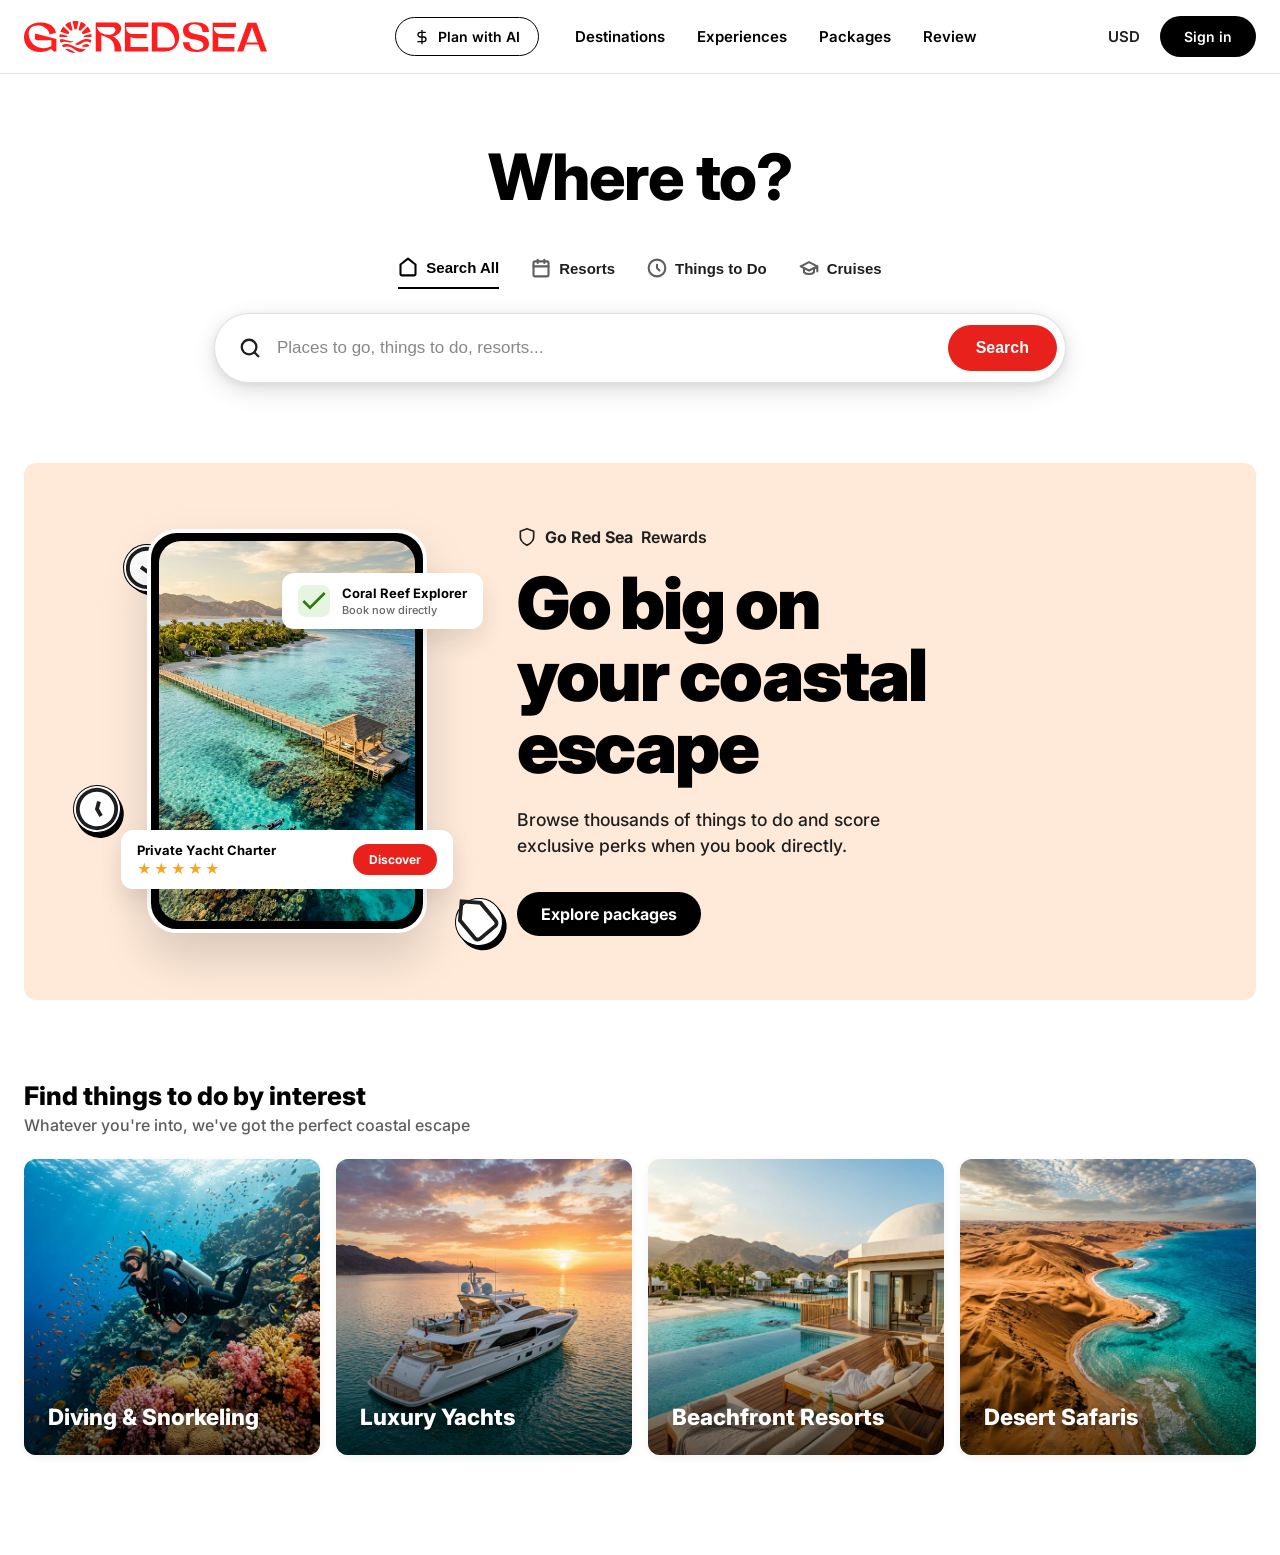
==== index-v2.html @ 3c22408e "✨ Add V2: TripAdvisor-style layout - Created index-v2.html / style-v2.css - Maintains Go Red Sea ide" ====
<!DOCTYPE html>
<html lang="en">
<head>
  <meta charset="UTF-8">
  <meta name="viewport" content="width=device-width, initial-scale=1.0">
  <title>Go Red Sea — Where to?</title>
  <link rel="preconnect" href="https://fonts.googleapis.com">
  <link rel="preconnect" href="https://fonts.gstatic.com" crossorigin>
  <link href="https://fonts.googleapis.com/css2?family=Inter:wght@400;500;600;700;800;900&display=swap" rel="stylesheet">
  <link rel="stylesheet" href="style-v2.css">
</head>
<body>

  <!-- ════════════ HEADER ════════════ -->
  <header class="header">
    <div class="header-container">
      
      <div class="header-left">
        <!-- Logo in one color (Red) -->
        <a href="index-v2.html" class="logo">
          <img src="assets/logos/logo-red.svg" alt="Go Red Sea">
        </a>
      </div>
      
      <div class="header-center">
        <!-- AI Plan Button (TripAdvisor style) -->
        <a href="#" class="btn-outline-pill feature-btn">
          <svg viewBox="0 0 24 24" fill="none" stroke="currentColor" stroke-width="2" stroke-linecap="round" stroke-linejoin="round"><path d="M12 2v20M17 5H9.5a3.5 3.5 0 0 0 0 7h5a3.5 3.5 0 0 1 0 7H6"/></svg>
          Plan with AI
        </a>
        <nav class="nav-links">
          <a href="#">Destinations</a>
          <a href="#">Experiences</a>
          <a href="#">Packages</a>
          <a href="#">Review</a>
        </nav>
      </div>

      <div class="header-right">
        <span class="currency">USD</span>
        <a href="#" class="btn-dark-pill">Sign in</a>
      </div>

    </div>
  </header>

  <!-- ════════════ MAIN SEARCH HERO ════════════ -->
  <main>
    <section class="hero-search">
      <h1 class="hero-title">Where to?</h1>

      <div class="search-tabs">
        <button class="tab-btn active">
          <svg viewBox="0 0 24 24" fill="none" stroke="currentColor" stroke-width="2.5" stroke-linecap="round" stroke-linejoin="round"><path d="M3 9l9-7 9 7v11a2 2 0 0 1-2 2H5a2 2 0 0 1-2-2z"/></svg>
          Search All
        </button>
        <button class="tab-btn">
          <svg viewBox="0 0 24 24" fill="none" stroke="currentColor" stroke-width="2.5" stroke-linecap="round" stroke-linejoin="round"><rect x="3" y="4" width="18" height="18" rx="2" ry="2"/><line x1="16" y1="2" x2="16" y2="6"/><line x1="8" y1="2" x2="8" y2="6"/><line x1="3" y1="10" x2="21" y2="10"/></svg>
          Resorts
        </button>
        <button class="tab-btn">
          <svg viewBox="0 0 24 24" fill="none" stroke="currentColor" stroke-width="2.5" stroke-linecap="round" stroke-linejoin="round"><circle cx="12" cy="12" r="10"/><path d="M12 8v4l3 3"/></svg>
          Things to Do
        </button>
        <button class="tab-btn">
          <svg viewBox="0 0 24 24" fill="none" stroke="currentColor" stroke-width="2.5" stroke-linecap="round" stroke-linejoin="round"><path d="M22 10v6M2 10l10-5 10 5-10 5z"/><path d="M6 12v5c3 3 9 3 12 0v-5"/></svg>
          Cruises
        </button>
      </div>

      <div class="search-bar-wrap">
        <div class="search-bar">
          <div class="search-icon">
            <svg viewBox="0 0 24 24" fill="none" stroke="currentColor" stroke-width="2.5" stroke-linecap="round" stroke-linejoin="round"><circle cx="11" cy="11" r="8"/><line x1="21" y1="21" x2="16.65" y2="16.65"/></svg>
          </div>
          <input type="text" placeholder="Places to go, things to do, resorts...">
          <!-- Red button to match our identity instead of green -->
          <button class="btn-primary-pill search-submit">Search</button>
        </div>
      </div>
    </section>

    <!-- ════════════ PROMO BANNER ════════════ -->
    <section class="container">
      <div class="promo-banner">
        
        <!-- Background Elements matching the TA style but with Red Sea theme -->
        <div class="promo-bg-patterns">
          <div class="floating-badge badge-1">
            <svg viewBox="0 0 24 24" fill="none" stroke="currentColor" stroke-width="2"><path d="M22 11.08V12a10 10 0 1 1-5.93-9.14"/><polyline points="22 4 12 14.01 9 11.01"/></svg>
          </div>
          <div class="floating-badge badge-2">
            <svg viewBox="0 0 24 24" fill="none" stroke="currentColor" stroke-width="2"><circle cx="12" cy="12" r="10"/><path d="M12 8v4l3 3"/></svg>
          </div>
          <div class="floating-badge badge-3">
            <svg viewBox="0 0 24 24" fill="none" stroke="currentColor" stroke-width="2"><path d="M20.59 13.41l-7.17 7.17a2 2 0 0 1-2.83 0L2 12V2h10l8.59 8.59a2 2 0 0 1 0 2.82z"/><line x1="7" y1="7" x2="7.01" y2="7"/></svg>
          </div>
        </div>

        <div class="promo-content">
          <div class="promo-branding">
            <svg width="24" height="24" viewBox="0 0 24 24" fill="none" stroke="currentColor" stroke-width="2" stroke-linecap="round" stroke-linejoin="round"><path d="M12 22s8-4 8-10V5l-8-3-8 3v7c0 6 8 10 8 10z"/></svg>
            <strong>Go Red Sea</strong> Rewards
          </div>
          
          <h2 class="promo-heading">Go big on<br>your coastal<br>escape</h2>
          
          <p class="promo-text">Browse thousands of things to do and score exclusive perks when you book directly.</p>
          
          <a href="#" class="btn-dark-pill promo-cta">Explore packages</a>
        </div>

        <div class="promo-visual">
          <div class="visual-card">
            <img src="assets/images/pkg_snorkeling.png" alt="Snorkeling Application" class="visual-img">
            <div class="visual-popup">
              <div class="popup-icon"><svg viewBox="0 0 24 24" fill="none" stroke="currentColor" stroke-width="2"><polyline points="20 6 9 17 4 12"/></svg></div>
              <div class="popup-text">
                <strong>Coral Reef Explorer</strong>
                <span>Book now directly</span>
              </div>
            </div>
            <div class="visual-popup popup-bottom">
              <div class="popup-text">
                <strong>Private Yacht Charter</strong>
                <div class="stars">★★★★★</div>
              </div>
              <div class="btn-green-sm">Discover</div>
            </div>
          </div>
        </div>

      </div>
    </section>

    <!-- ════════════ INTEREST GRID ════════════ -->
    <section class="container mt-section">
      <h3 class="section-title">Find things to do by interest</h3>
      <p class="section-subtitle">Whatever you're into, we've got the perfect coastal escape</p>

      <div class="interest-grid">
        <a href="#" class="interest-card">
          <img src="assets/images/exp_diving.png" alt="Diving & Snorkeling">
          <div class="interest-overlay">
            <span>Diving & Snorkeling</span>
          </div>
        </a>
        <a href="#" class="interest-card">
          <img src="assets/images/exp_yacht.png" alt="Luxury Yachts">
          <div class="interest-overlay">
            <span>Luxury Yachts</span>
          </div>
        </a>
        <a href="#" class="interest-card">
          <img src="assets/images/exp_resort.png" alt="Beachfront Resorts">
          <div class="interest-overlay">
            <span>Beachfront Resorts</span>
          </div>
        </a>
        <a href="#" class="interest-card">
          <img src="assets/images/pkg_desert.png" alt="Desert Safaris">
          <div class="interest-overlay">
            <span>Desert Safaris</span>
          </div>
        </a>
      </div>
    </section>

  </main>

</body>
</html>
---- style-v2.css ----
@import url('https://fonts.googleapis.com/css2?family=Inter:wght@400;500;600;700;800;900&display=swap');

:root {
  --red: #E8211D;
  --red-hover: #D01D19;
  --black: #000000;
  --text-dark: #1F1F1F;
  --text-body: #333333;
  --text-muted: #5e5e5e;
  --bg-color: #ffffff;
  --gray-border: #e0e0e0;
  
  --promo-bg: #FFEAD9; /* Soft warm peach to replace TA's lime, fits Red Sea identity */
  
  --shadow-sm: 0 2px 8px rgba(0,0,0,0.06);
  --shadow-md: 0 8px 16px rgba(0,0,0,0.1);
  --shadow-hero: 0 8px 24px rgba(0,0,0,0.12), 0 2px 8px rgba(0,0,0,0.08);
}

* { box-sizing: border-box; margin: 0; padding: 0; }
body {
  font-family: 'Inter', sans-serif;
  color: var(--text-dark);
  background: var(--bg-color);
  -webkit-font-smoothing: antialiased;
}

a { text-decoration: none; color: inherit; }

/* ════════════ BUTTONS ════════════ */
.btn-outline-pill {
  display: inline-flex;
  align-items: center;
  gap: 8px;
  border: 1.5px solid var(--black);
  border-radius: 40px;
  padding: 10px 18px;
  font-weight: 600;
  font-size: 14px;
  color: var(--black);
  background: transparent;
  transition: all 0.2s;
}
.btn-outline-pill:hover { background: #f2f2f2; }
.btn-outline-pill svg { width: 16px; height: 16px; }

.btn-dark-pill {
  display: inline-flex;
  align-items: center;
  justify-content: center;
  background: var(--black);
  color: #fff;
  border-radius: 40px;
  padding: 12px 24px;
  font-weight: 600;
  font-size: 14px;
  border: none;
  cursor: pointer;
  transition: all 0.2s;
}
.btn-dark-pill:hover { background: #333; }

.btn-primary-pill {
  display: inline-flex;
  align-items: center;
  justify-content: center;
  background: var(--red);
  color: #fff;
  border-radius: 40px;
  padding: 14px 28px;
  font-weight: 700;
  font-size: 16px;
  border: none;
  cursor: pointer;
  transition: all 0.2s;
}
.btn-primary-pill:hover { background: var(--red-hover); transform: translateY(-1px); }

/* ════════════ HEADER ════════════ */
.header {
  border-bottom: 1px solid var(--gray-border);
  position: relative;
  z-index: 100;
  background: #fff;
}
.header-container {
  display: flex;
  align-items: center;
  justify-content: space-between;
  padding: 16px 24px;
  max-width: 1400px;
  margin: 0 auto;
}
.logo img {
  height: 32px;
  display: block;
}
.header-center {
  display: flex;
  align-items: center;
  gap: 32px;
}
.nav-links {
  display: flex;
  gap: 24px;
}
.nav-links a {
  font-weight: 600;
  font-size: 15px;
  color: var(--black);
  padding: 8px 4px;
  transition: color 0.2s;
}
.nav-links a:hover { color: var(--red); }
.header-right {
  display: flex;
  align-items: center;
  gap: 20px;
  font-weight: 600;
  font-size: 15px;
}

/* ════════════ HERO SEARCH ════════════ */
.hero-search {
  text-align: center;
  max-width: 900px;
  margin: 64px auto 80px;
  padding: 0 24px;
}
.hero-title {
  font-size: clamp(2.5rem, 5vw, 4rem);
  font-weight: 800; /* Extra bold like TA */
  color: var(--black);
  margin-bottom: 32px;
  letter-spacing: -0.02em;
}

.search-tabs {
  display: flex;
  align-items: center;
  justify-content: center;
  gap: 32px;
  margin-bottom: 24px;
}
.tab-btn {
  display: flex;
  align-items: center;
  gap: 8px;
  background: transparent;
  border: none;
  font-size: 15px;
  font-weight: 600;
  color: var(--text-dark);
  cursor: pointer;
  padding: 10px 0;
  position: relative;
}
.tab-btn svg {
  width: 20px; height: 20px;
  color: var(--text-muted);
}
.tab-btn.active {
  color: var(--black);
  border-bottom: 2px solid var(--black);
}
.tab-btn.active svg { color: var(--black); }
.tab-btn:hover { color: var(--black); }
.tab-btn:hover svg { color: var(--black); }

.search-bar-wrap {
  width: 100%;
}
.search-bar {
  display: flex;
  align-items: center;
  background: #fff;
  border-radius: 60px;
  border: 1px solid var(--gray-border);
  box-shadow: var(--shadow-hero);
  padding: 8px 8px 8px 24px;
  transition: box-shadow 0.3s;
}
.search-bar:focus-within {
  box-shadow: 0 12px 32px rgba(0,0,0,0.18);
  border-color: #cdcdcd;
}
.search-icon {
  display: flex;
  align-items: center;
  color: var(--text-dark);
}
.search-icon svg { width: 22px; height: 22px; }
.search-bar input {
  flex: 1;
  border: none;
  background: transparent;
  padding: 16px;
  font-size: 17px;
  font-weight: 500;
  color: var(--black);
  outline: none;
}
.search-bar input::placeholder { color: #888; font-weight: 400; }
.search-submit { /* Uses .btn-primary-pill styles */ }

/* ════════════ PROMO BANNER ════════════ */
.container {
  max-width: 1300px;
  margin: 0 auto;
  padding: 0 24px;
}

.promo-banner {
  background-color: var(--promo-bg);
  border-radius: 12px;
  display: flex;
  align-items: stretch;
  justify-content: space-between;
  overflow: hidden;
  position: relative;
  min-height: 400px;
  margin-bottom: 64px;
}

.promo-bg-patterns {
  position: absolute;
  inset: 0;
  pointer-events: none;
  z-index: 1;
}
.floating-badge {
  position: absolute;
  background: #fff;
  border: 1.5px solid var(--black);
  border-radius: 50%;
  width: 48px; height: 48px;
  display: flex; align-items: center; justify-content: center;
  box-shadow: 4px 4px 0px rgba(0,0,0,1);
}
.floating-badge.badge-1 { top: 15%; left: 8%; transform: rotate(-10deg); }
.floating-badge.badge-2 { top: 60%; left: 4%; transform: rotate(15deg); }
.floating-badge.badge-3 { bottom: 10%; left: 35%; transform: rotate(5deg); }

.promo-content {
  position: relative;
  z-index: 2;
  flex: 1;
  padding: 64px 48px 64px 40%;
  display: flex;
  flex-direction: column;
  justify-content: center;
  align-items: flex-start;
}

.promo-branding {
  display: flex;
  align-items: center;
  gap: 8px;
  font-size: 16px;
  font-weight: 600;
  margin-bottom: 20px;
}
.promo-branding svg { width: 20px; height: 20px; }

.promo-heading {
  font-size: clamp(3rem, 6vw, 4.5rem);
  font-weight: 900;
  line-height: 1;
  color: var(--black);
  margin-bottom: 24px;
  letter-spacing: -0.03em;
}

.promo-text {
  font-size: 1.1rem;
  font-weight: 500;
  line-height: 1.5;
  color: var(--text-dark);
  margin-bottom: 32px;
  max-width: 400px;
}

.promo-cta {
  font-size: 16px;
  font-weight: 700;
}

.promo-visual {
  position: absolute;
  left: 10%;
  top: 50%;
  transform: translateY(-50%);
  z-index: 5;
  width: 280px;
}
.visual-card {
  position: relative;
  background: #000;
  border-radius: 30px;
  padding: 8px;
  box-shadow: 0 24px 48px rgba(0,0,0,0.15);
  border: 4px solid #fff;
}
.visual-img {
  width: 100%;
  height: 380px;
  object-fit: cover;
  border-radius: 22px;
  display: block;
}
.visual-popup {
  position: absolute;
  top: 40px;
  right: -60px;
  background: #fff;
  border-radius: 12px;
  padding: 12px 16px;
  display: flex;
  align-items: center;
  gap: 12px;
  box-shadow: 0 12px 24px rgba(0,0,0,0.1);
}
.visual-popup.popup-bottom {
  top: auto;
  bottom: 40px;
  right: -30px;
  left: -30px;
  justify-content: space-between;
}
.popup-icon {
  background: #e5f5df;
  color: #2b7a0b;
  width: 32px; height: 32px;
  border-radius: 8px;
  display: flex; align-items: center; justify-content: center;
}
.popup-text strong { display: block; font-size: 13px; font-weight: 700; color: #000; margin-bottom: 2px; }
.popup-text span { display: block; font-size: 11px; color: #666; font-weight: 500; }
.popup-text .stars { color: #f5a623; font-size: 14px; letter-spacing: 2px; }
.btn-green-sm {
  background: var(--red); /* Using red instead of green for identity */
  color: #fff;
  font-size: 12px; font-weight: 700;
  padding: 8px 16px;
  border-radius: 20px;
}


/* ════════════ INTEREST GRID ════════════ */
.mt-section { margin-top: 80px; margin-bottom: 100px; }

.section-title {
  font-size: 1.6rem;
  font-weight: 800;
  color: var(--black);
  margin-bottom: 4px;
}
.section-subtitle {
  font-size: 1rem;
  color: var(--text-muted);
  font-weight: 500;
  margin-bottom: 24px;
}

.interest-grid {
  display: grid;
  grid-template-columns: repeat(4, 1fr);
  gap: 16px;
}
.interest-card {
  position: relative;
  aspect-ratio: 1;
  border-radius: 12px;
  overflow: hidden;
  display: block;
  box-shadow: var(--shadow-sm);
  transition: box-shadow 0.2s, opacity 0.2s;
}
.interest-card:hover {
  box-shadow: var(--shadow-md);
  opacity: 0.95;
}
.interest-card img {
  width: 100%;
  height: 100%;
  object-fit: cover;
  transition: transform 0.5s ease;
}
.interest-card:hover img { transform: scale(1.03); }
.interest-overlay {
  position: absolute;
  inset: 0;
  background: linear-gradient(to top, rgba(0,0,0,0.6) 0%, transparent 50%);
  display: flex;
  align-items: flex-end;
  padding: 24px;
}
.interest-overlay span {
  color: #fff;
  font-size: 1.4rem;
  font-weight: 800;
  line-height: 1.2;
  text-shadow: 0 2px 8px rgba(0,0,0,0.4);
}


/* ════════════ RESPONSIVE ════════════ */
@media (max-width: 1024px) {
  .header-center { display: none; }
  .promo-content { padding-left: 35%; }
  .interest-grid { grid-template-columns: repeat(2, 1fr); }
  .interest-card { aspect-ratio: 4/3; }
}

@media (max-width: 768px) {
  .hero-search { margin: 40px auto; }
  .search-tabs { flex-wrap: wrap; gap: 16px; justify-content: center; }
  .promo-banner { flex-direction: column; min-height: auto; padding-bottom: 0; }
  .promo-visual { position: static; transform: none; width: 100%; padding: 0 40px; margin-top: 32px; margin-bottom: -40px; }
  .promo-content { padding: 40px 24px; align-items: center; text-align: center; }
  .promo-heading { font-size: 2.5rem; }
  .promo-text { margin-bottom: 24px; }
  .floating-badge { display: none; } /* Hide badges on mobile for cleaner look */
  .visual-popup { right: 0; transform: scale(0.8); }
}

@media (max-width: 480px) {
  .hero-title { font-size: 2rem; }
  .search-bar { flex-direction: column; padding: 12px; border-radius: 20px; }
  .search-icon { display: none; }
  .search-bar input { width: 100%; padding: 12px; text-align: center; }
  .search-submit { width: 100%; padding: 16px; }
  .interest-grid { grid-template-columns: 1fr; }
  .interest-card { aspect-ratio: 16/9; }
}
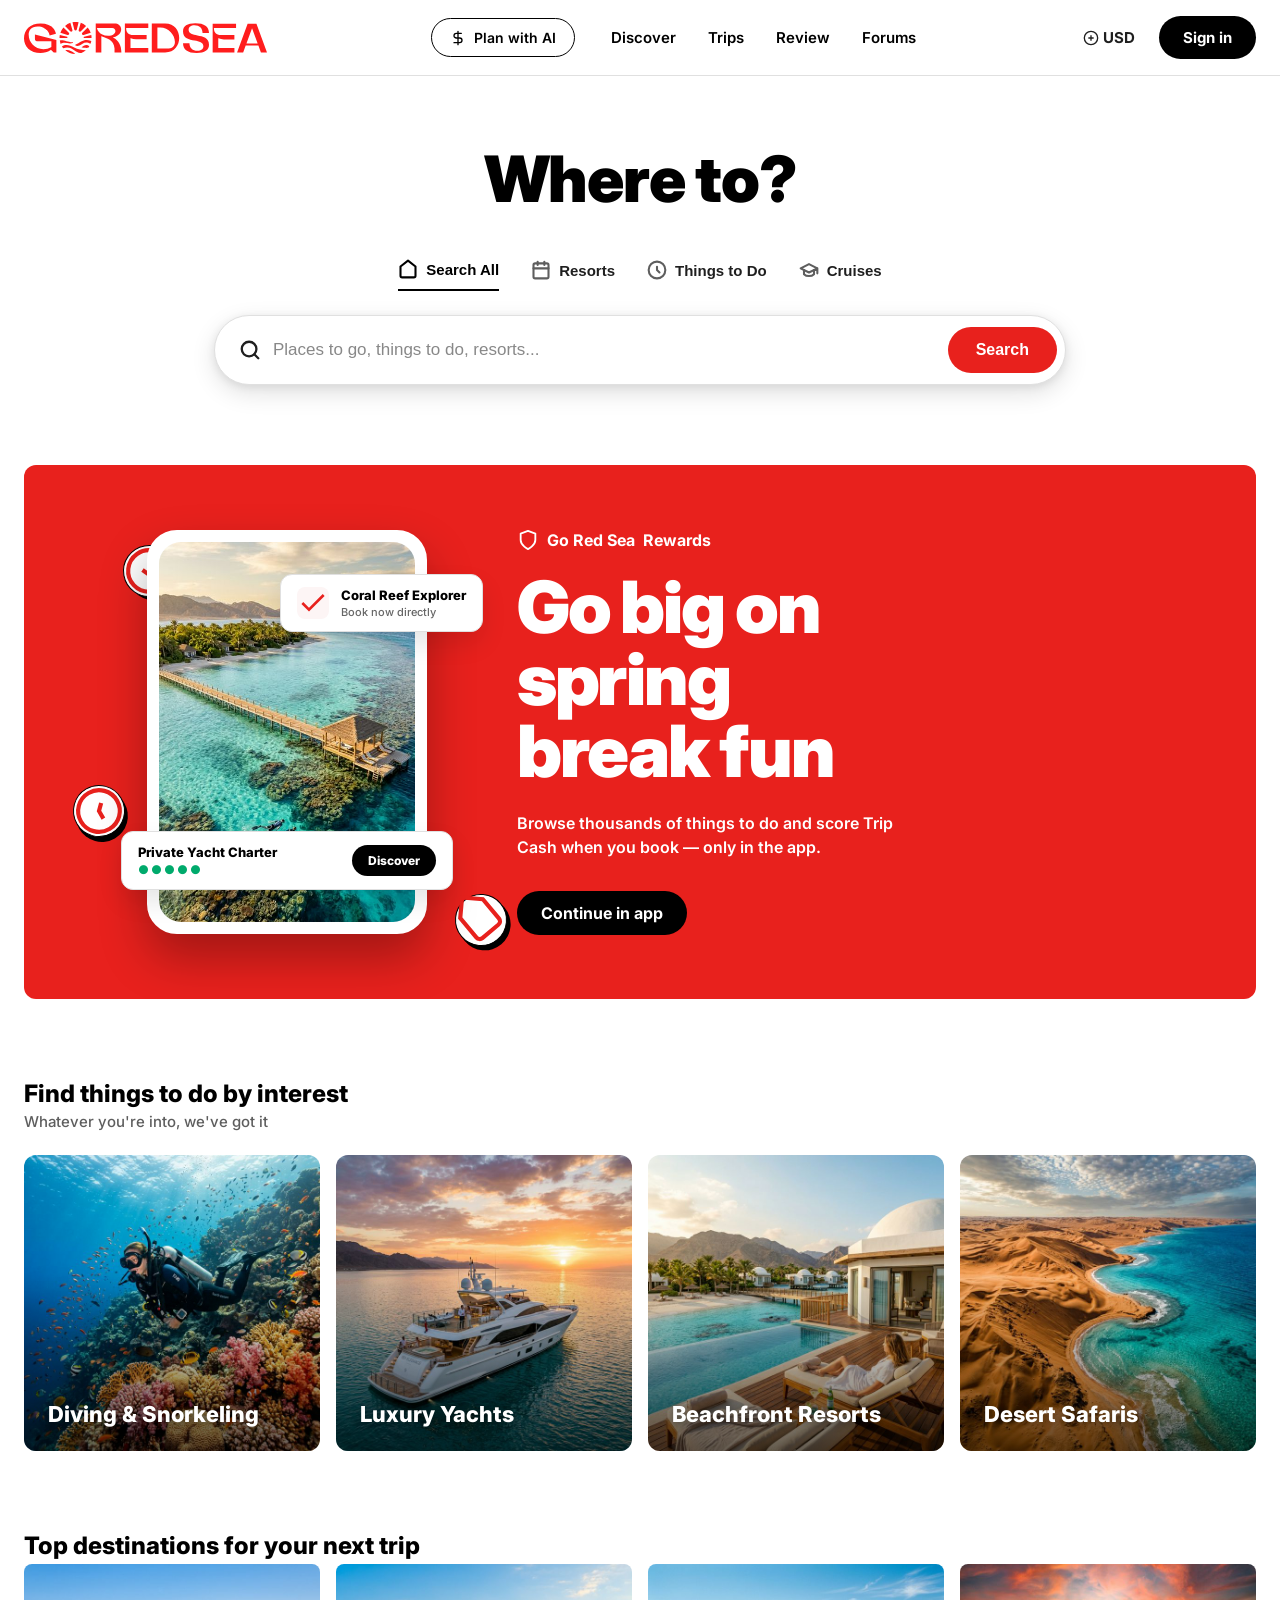
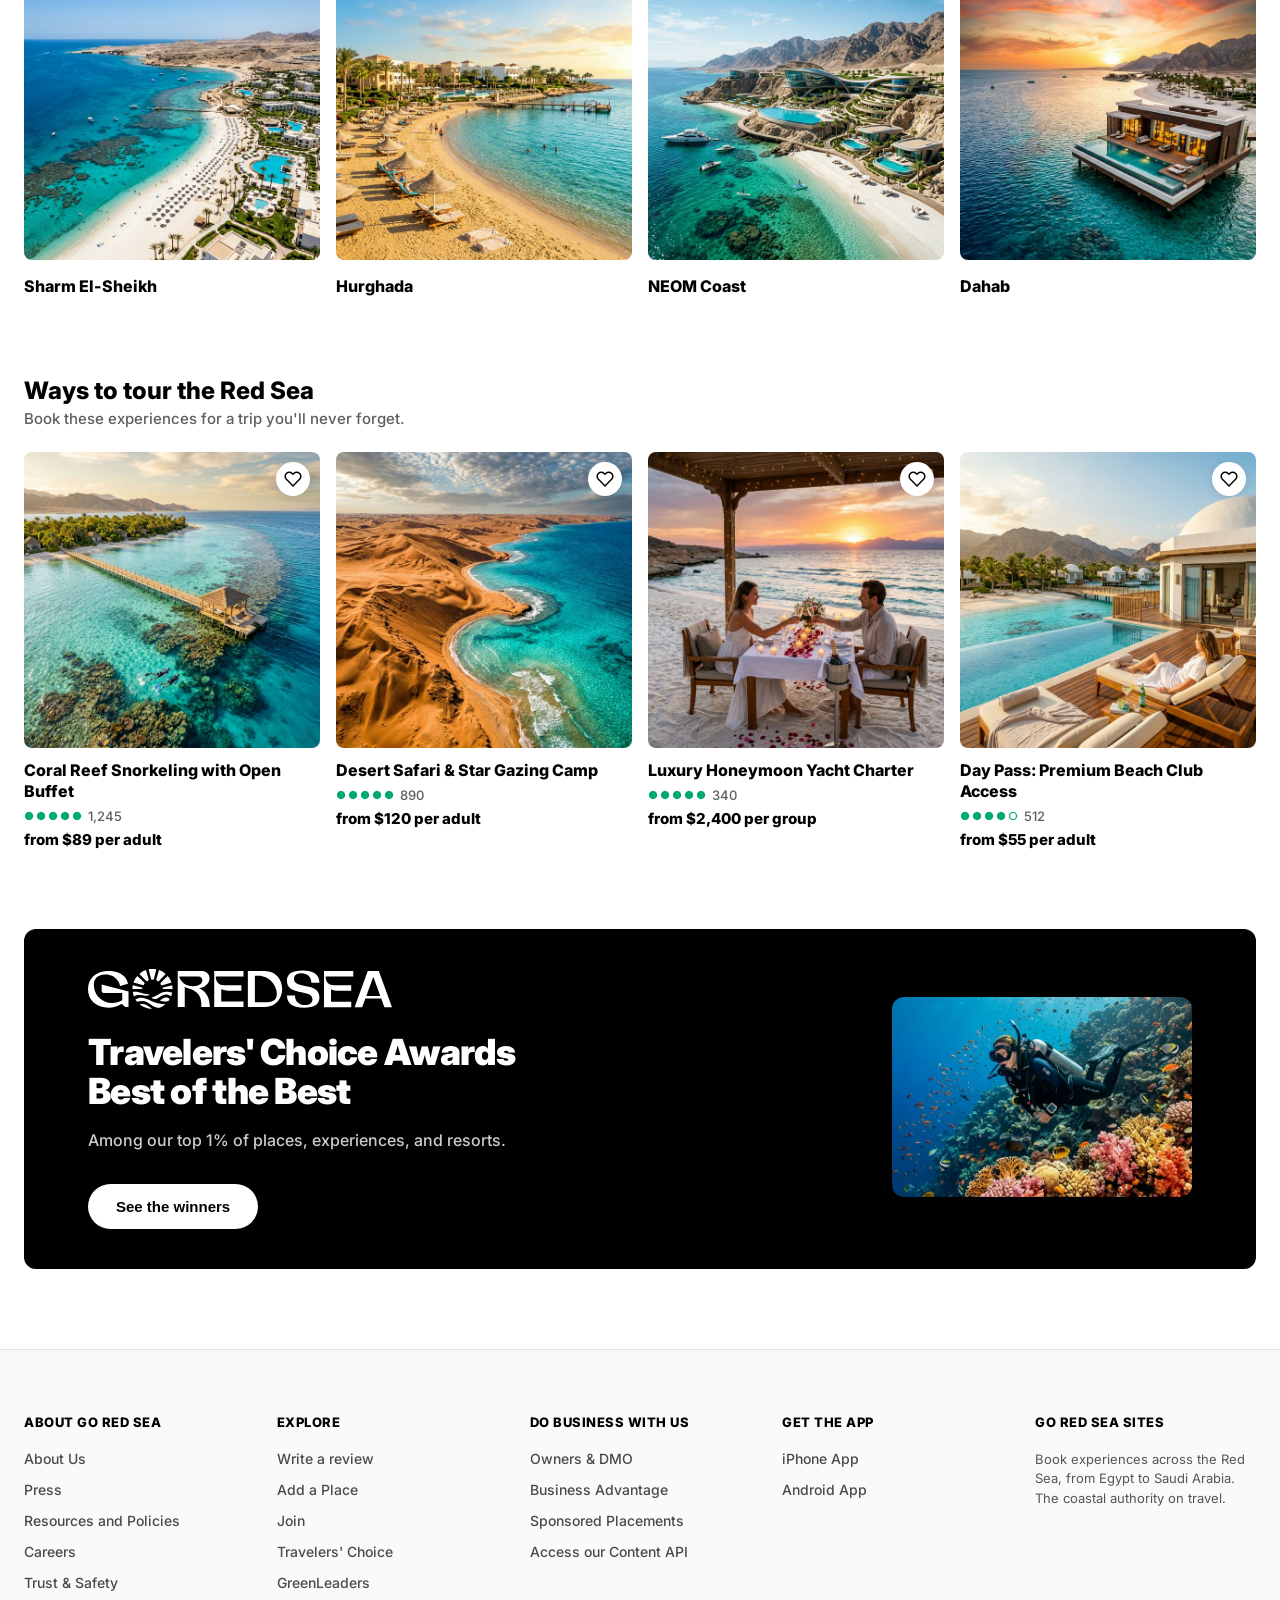
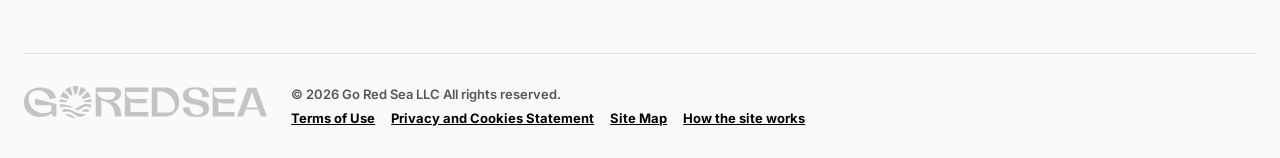
==== commit 4a116d7e: "🎨 Update V2: Saturated banner and complete TA sections - Changed promo banner background to extremel" ====
--- a/index-v2.html
+++ b/index-v2.html
@@ -16,28 +16,29 @@
     <div class="header-container">
       
       <div class="header-left">
-        <!-- Logo in one color (Red) -->
         <a href="index-v2.html" class="logo">
           <img src="assets/logos/logo-red.svg" alt="Go Red Sea">
         </a>
       </div>
       
       <div class="header-center">
-        <!-- AI Plan Button (TripAdvisor style) -->
         <a href="#" class="btn-outline-pill feature-btn">
           <svg viewBox="0 0 24 24" fill="none" stroke="currentColor" stroke-width="2" stroke-linecap="round" stroke-linejoin="round"><path d="M12 2v20M17 5H9.5a3.5 3.5 0 0 0 0 7h5a3.5 3.5 0 0 1 0 7H6"/></svg>
           Plan with AI
         </a>
         <nav class="nav-links">
-          <a href="#">Destinations</a>
-          <a href="#">Experiences</a>
-          <a href="#">Packages</a>
+          <a href="#">Discover</a>
+          <a href="#">Trips</a>
           <a href="#">Review</a>
+          <a href="#">Forums</a>
         </nav>
       </div>
 
       <div class="header-right">
-        <span class="currency">USD</span>
+        <span class="currency">
+          <svg viewBox="0 0 24 24" width="16" height="16" fill="none" stroke="currentColor" stroke-width="2"><circle cx="12" cy="12" r="10"/><path d="M12 8v8M8 12h8"/></svg> 
+          USD
+        </span>
         <a href="#" class="btn-dark-pill">Sign in</a>
       </div>
 
@@ -74,17 +75,16 @@
             <svg viewBox="0 0 24 24" fill="none" stroke="currentColor" stroke-width="2.5" stroke-linecap="round" stroke-linejoin="round"><circle cx="11" cy="11" r="8"/><line x1="21" y1="21" x2="16.65" y2="16.65"/></svg>
           </div>
           <input type="text" placeholder="Places to go, things to do, resorts...">
-          <!-- Red button to match our identity instead of green -->
+          <!-- Red button to match our identity -->
           <button class="btn-primary-pill search-submit">Search</button>
         </div>
       </div>
     </section>
 
-    <!-- ════════════ PROMO BANNER ════════════ -->
-    <section class="container">
-      <div class="promo-banner">
+    <!-- ════════════ PROMO BANNER (SATURATED RED) ════════════ -->
+    <section class="container mt-section">
+      <div class="promo-banner saturated-promo">
         
-        <!-- Background Elements matching the TA style but with Red Sea theme -->
         <div class="promo-bg-patterns">
           <div class="floating-badge badge-1">
             <svg viewBox="0 0 24 24" fill="none" stroke="currentColor" stroke-width="2"><path d="M22 11.08V12a10 10 0 1 1-5.93-9.14"/><polyline points="22 4 12 14.01 9 11.01"/></svg>
@@ -103,11 +103,12 @@
             <strong>Go Red Sea</strong> Rewards
           </div>
           
-          <h2 class="promo-heading">Go big on<br>your coastal<br>escape</h2>
+          <h2 class="promo-heading">Go big on<br>spring<br>break fun</h2>
           
-          <p class="promo-text">Browse thousands of things to do and score exclusive perks when you book directly.</p>
+          <p class="promo-text">Browse thousands of things to do and score Trip Cash when you book — only in the app.</p>
           
-          <a href="#" class="btn-dark-pill promo-cta">Explore packages</a>
+          <!-- TripAdvisor uses a dark button on the bright banner -->
+          <a href="#" class="btn-dark-pill promo-cta">Continue in app</a>
         </div>
 
         <div class="promo-visual">
@@ -123,9 +124,9 @@
             <div class="visual-popup popup-bottom">
               <div class="popup-text">
                 <strong>Private Yacht Charter</strong>
-                <div class="stars">★★★★★</div>
+                <div class="stars">●●●●●</div>
               </div>
-              <div class="btn-green-sm">Discover</div>
+              <div class="btn-green-sm" style="background:var(--black);">Discover</div>
             </div>
           </div>
         </div>
@@ -136,7 +137,7 @@
     <!-- ════════════ INTEREST GRID ════════════ -->
     <section class="container mt-section">
       <h3 class="section-title">Find things to do by interest</h3>
-      <p class="section-subtitle">Whatever you're into, we've got the perfect coastal escape</p>
+      <p class="section-subtitle">Whatever you're into, we've got it</p>
 
       <div class="interest-grid">
         <a href="#" class="interest-card">
@@ -166,7 +167,173 @@
       </div>
     </section>
 
+    <!-- ════════════ TOP DESTINATIONS ════════════ -->
+    <section class="container mt-section">
+      <h3 class="section-title">Top destinations for your next trip</h3>
+      <div class="dest-grid-ta">
+        <a href="#" class="dest-card-ta">
+          <img src="assets/images/dest_sharm.png" alt="Sharm El-Sheikh">
+          <h4>Sharm El-Sheikh</h4>
+        </a>
+        <a href="#" class="dest-card-ta">
+          <img src="assets/images/dest_hurghada.png" alt="Hurghada">
+          <h4>Hurghada</h4>
+        </a>
+        <a href="#" class="dest-card-ta">
+          <img src="assets/images/dest_neom.png" alt="NEOM Coast">
+          <h4>NEOM Coast</h4>
+        </a>
+        <a href="#" class="dest-card-ta">
+          <img src="assets/images/hero.png" alt="Dahab">
+          <h4>Dahab</h4>
+        </a>
+      </div>
+    </section>
+
+    <!-- ════════════ WAYS TO TOUR ════════════ -->
+    <section class="container mt-section">
+      <h3 class="section-title">Ways to tour the Red Sea</h3>
+      <p class="section-subtitle">Book these experiences for a trip you'll never forget.</p>
+      <div class="tour-grid-ta">
+        
+        <div class="tour-card-ta">
+          <div class="tour-img-wrap">
+            <img src="assets/images/pkg_snorkeling.png" alt="Tour">
+            <button class="heart-btn" aria-label="Save"><svg viewBox="0 0 24 24" fill="none" stroke="currentColor" stroke-width="2"><path d="M20.84 4.61a5.5 5.5 0 0 0-7.78 0L12 5.67l-1.06-1.06a5.5 5.5 0 0 0-7.78 7.78l1.06 1.06L12 21.23l7.78-7.78 1.06-1.06a5.5 5.5 0 0 0 0-7.78z"/></svg></button>
+          </div>
+          <div class="tour-info">
+            <h4>Coral Reef Snorkeling with Open Buffet</h4>
+            <div class="tour-rating">
+              <span class="circles">●●●●●</span> <span>1,245</span>
+            </div>
+            <div class="tour-price">from $89 per adult</div>
+          </div>
+        </div>
+
+        <div class="tour-card-ta">
+          <div class="tour-img-wrap">
+            <img src="assets/images/pkg_desert.png" alt="Tour">
+            <button class="heart-btn" aria-label="Save"><svg viewBox="0 0 24 24" fill="none" stroke="currentColor" stroke-width="2"><path d="M20.84 4.61a5.5 5.5 0 0 0-7.78 0L12 5.67l-1.06-1.06a5.5 5.5 0 0 0-7.78 7.78l1.06 1.06L12 21.23l7.78-7.78 1.06-1.06a5.5 5.5 0 0 0 0-7.78z"/></svg></button>
+          </div>
+          <div class="tour-info">
+            <h4>Desert Safari & Star Gazing Camp</h4>
+            <div class="tour-rating">
+              <span class="circles">●●●●●</span> <span>890</span>
+            </div>
+            <div class="tour-price">from $120 per adult</div>
+          </div>
+        </div>
+
+        <div class="tour-card-ta">
+          <div class="tour-img-wrap">
+            <img src="assets/images/pkg_honeymoon.png" alt="Tour">
+            <button class="heart-btn" aria-label="Save"><svg viewBox="0 0 24 24" fill="none" stroke="currentColor" stroke-width="2"><path d="M20.84 4.61a5.5 5.5 0 0 0-7.78 0L12 5.67l-1.06-1.06a5.5 5.5 0 0 0-7.78 7.78l1.06 1.06L12 21.23l7.78-7.78 1.06-1.06a5.5 5.5 0 0 0 0-7.78z"/></svg></button>
+          </div>
+          <div class="tour-info">
+            <h4>Luxury Honeymoon Yacht Charter</h4>
+            <div class="tour-rating">
+              <span class="circles">●●●●●</span> <span>340</span>
+            </div>
+            <div class="tour-price">from $2,400 per group</div>
+          </div>
+        </div>
+
+        <div class="tour-card-ta">
+          <div class="tour-img-wrap">
+            <img src="assets/images/exp_resort.png" alt="Tour">
+            <button class="heart-btn" aria-label="Save"><svg viewBox="0 0 24 24" fill="none" stroke="currentColor" stroke-width="2"><path d="M20.84 4.61a5.5 5.5 0 0 0-7.78 0L12 5.67l-1.06-1.06a5.5 5.5 0 0 0-7.78 7.78l1.06 1.06L12 21.23l7.78-7.78 1.06-1.06a5.5 5.5 0 0 0 0-7.78z"/></svg></button>
+          </div>
+          <div class="tour-info">
+            <h4>Day Pass: Premium Beach Club Access</h4>
+            <div class="tour-rating">
+              <span class="circles half">●●●●○</span> <span>512</span>
+            </div>
+            <div class="tour-price">from $55 per adult</div>
+          </div>
+        </div>
+
+      </div>
+    </section>
+
+    <!-- ════════════ SECONDARY PROMO AWARDS ════════════ -->
+    <section class="secondary-promo-bg mt-section">
+      <div class="container">
+        <div class="secondary-promo">
+          <div class="sp-content">
+            <img src="assets/logos/logo-red.svg" alt="Go Red Sea">
+            <h2>Travelers' Choice Awards Best of the Best</h2>
+            <p>Among our top 1% of places, experiences, and resorts.</p>
+            <button class="btn-dark-pill">See the winners</button>
+          </div>
+          <div class="sp-graphics">
+             <img src="assets/images/exp_diving.png" alt="Awards">
+          </div>
+        </div>
+      </div>
+    </section>
+
   </main>
+
+  <!-- ════════════ FOOTER TA STYLE ════════════ -->
+  <footer class="footer-ta">
+    <div class="footer-ta-inner">
+      
+      <div class="f-col">
+        <h5>About Go Red Sea</h5>
+        <a href="#">About Us</a>
+        <a href="#">Press</a>
+        <a href="#">Resources and Policies</a>
+        <a href="#">Careers</a>
+        <a href="#">Trust & Safety</a>
+      </div>
+
+      <div class="f-col">
+        <h5>Explore</h5>
+        <a href="#">Write a review</a>
+        <a href="#">Add a Place</a>
+        <a href="#">Join</a>
+        <a href="#">Travelers' Choice</a>
+        <a href="#">GreenLeaders</a>
+      </div>
+
+      <div class="f-col">
+        <h5>Do Business With Us</h5>
+        <a href="#">Owners & DMO</a>
+        <a href="#">Business Advantage</a>
+        <a href="#">Sponsored Placements</a>
+        <a href="#">Access our Content API</a>
+      </div>
+
+      <div class="f-col">
+        <h5>Get The App</h5>
+        <a href="#">iPhone App</a>
+        <a href="#">Android App</a>
+      </div>
+
+      <div class="f-col">
+        <h5>Go Red Sea Sites</h5>
+        <p style="font-size: 13px; color: #555; line-height: 1.5;">
+          Book experiences across the Red Sea, from Egypt to Saudi Arabia. The coastal authority on travel.
+        </p>
+      </div>
+
+    </div>
+    
+    <div class="footer-ta-bottom">
+      <div class="ft-logo">
+        <img src="assets/logos/logo-grey.svg" alt="Go Red Sea">
+      </div>
+      <div class="ft-legal">
+        <p>&copy; 2026 Go Red Sea LLC All rights reserved.</p>
+        <div class="ft-links">
+          <a href="#">Terms of Use</a>
+          <a href="#">Privacy and Cookies Statement</a>
+          <a href="#">Site Map</a>
+          <a href="#">How the site works</a>
+        </div>
+      </div>
+    </div>
+  </footer>
 
 </body>
 </html>
--- a/style-v2.css
+++ b/style-v2.css
@@ -10,11 +10,12 @@
   --bg-color: #ffffff;
   --gray-border: #e0e0e0;
   
-  --promo-bg: #FFEAD9; /* Soft warm peach to replace TA's lime, fits Red Sea identity */
-  
   --shadow-sm: 0 2px 8px rgba(0,0,0,0.06);
   --shadow-md: 0 8px 16px rgba(0,0,0,0.1);
   --shadow-hero: 0 8px 24px rgba(0,0,0,0.12), 0 2px 8px rgba(0,0,0,0.08);
+
+  /* Replaced soft peach with completely saturated Red to match TA lime intensity but with GRS identity */
+  --promo-bg: #E8211D; 
 }
 
 * { box-sizing: border-box; margin: 0; padding: 0; }
@@ -52,8 +53,8 @@
   color: #fff;
   border-radius: 40px;
   padding: 12px 24px;
-  font-weight: 600;
-  font-size: 14px;
+  font-weight: 700;
+  font-size: 15px;
   border: none;
   cursor: pointer;
   transition: all 0.2s;
@@ -115,10 +116,11 @@
 .header-right {
   display: flex;
   align-items: center;
-  gap: 20px;
+  gap: 24px;
   font-weight: 600;
   font-size: 15px;
 }
+.currency { display: flex; align-items: center; gap: 4px; font-weight: 700; }
 
 /* ════════════ HERO SEARCH ════════════ */
 .hero-search {
@@ -129,7 +131,7 @@
 }
 .hero-title {
   font-size: clamp(2.5rem, 5vw, 4rem);
-  font-weight: 800; /* Extra bold like TA */
+  font-weight: 900;
   color: var(--black);
   margin-bottom: 32px;
   letter-spacing: -0.02em;
@@ -149,7 +151,7 @@
   background: transparent;
   border: none;
   font-size: 15px;
-  font-weight: 600;
+  font-weight: 700;
   color: var(--text-dark);
   cursor: pointer;
   padding: 10px 0;
@@ -194,16 +196,15 @@
   flex: 1;
   border: none;
   background: transparent;
-  padding: 16px;
+  padding: 16px 16px 16px 12px;
   font-size: 17px;
   font-weight: 500;
   color: var(--black);
   outline: none;
 }
 .search-bar input::placeholder { color: #888; font-weight: 400; }
-.search-submit { /* Uses .btn-primary-pill styles */ }
-
-/* ════════════ PROMO BANNER ════════════ */
+
+/* ════════════ SATURATED PROMO BANNER ════════════ */
 .container {
   max-width: 1300px;
   margin: 0 auto;
@@ -212,6 +213,7 @@
 
 .promo-banner {
   background-color: var(--promo-bg);
+  color: #fff; /* High contrast white text on saturated red */
   border-radius: 12px;
   display: flex;
   align-items: stretch;
@@ -219,7 +221,6 @@
   overflow: hidden;
   position: relative;
   min-height: 400px;
-  margin-bottom: 64px;
 }
 
 .promo-bg-patterns {
@@ -231,11 +232,12 @@
 .floating-badge {
   position: absolute;
   background: #fff;
+  color: var(--red); /* Red icons inside white floating badges */
   border: 1.5px solid var(--black);
   border-radius: 50%;
-  width: 48px; height: 48px;
+  width: 52px; height: 52px;
   display: flex; align-items: center; justify-content: center;
-  box-shadow: 4px 4px 0px rgba(0,0,0,1);
+  box-shadow: 4px 4px 0px rgba(0,0,0,1); /* Hard shadow matching TA */
 }
 .floating-badge.badge-1 { top: 15%; left: 8%; transform: rotate(-10deg); }
 .floating-badge.badge-2 { top: 60%; left: 4%; transform: rotate(15deg); }
@@ -257,33 +259,33 @@
   align-items: center;
   gap: 8px;
   font-size: 16px;
-  font-weight: 600;
+  font-weight: 700;
   margin-bottom: 20px;
 }
-.promo-branding svg { width: 20px; height: 20px; }
+.promo-branding svg { width: 22px; height: 22px; }
 
 .promo-heading {
   font-size: clamp(3rem, 6vw, 4.5rem);
   font-weight: 900;
   line-height: 1;
-  color: var(--black);
   margin-bottom: 24px;
   letter-spacing: -0.03em;
 }
 
 .promo-text {
-  font-size: 1.1rem;
-  font-weight: 500;
+  font-size: 16px;
+  font-weight: 600;
   line-height: 1.5;
-  color: var(--text-dark);
   margin-bottom: 32px;
   max-width: 400px;
 }
 
 .promo-cta {
   font-size: 16px;
-  font-weight: 700;
-}
+  background: #000;
+  color: #fff;
+}
+.promo-cta:hover { background: #222; }
 
 .promo-visual {
   position: absolute;
@@ -295,10 +297,10 @@
 }
 .visual-card {
   position: relative;
-  background: #000;
+  background: var(--bg-color);
   border-radius: 30px;
   padding: 8px;
-  box-shadow: 0 24px 48px rgba(0,0,0,0.15);
+  box-shadow: 0 24px 48px rgba(0,0,0,0.3);
   border: 4px solid #fff;
 }
 .visual-img {
@@ -313,12 +315,14 @@
   top: 40px;
   right: -60px;
   background: #fff;
+  color: var(--black);
   border-radius: 12px;
   padding: 12px 16px;
   display: flex;
   align-items: center;
   gap: 12px;
   box-shadow: 0 12px 24px rgba(0,0,0,0.1);
+  border: 1px solid var(--gray-border);
 }
 .visual-popup.popup-bottom {
   top: auto;
@@ -328,40 +332,40 @@
   justify-content: space-between;
 }
 .popup-icon {
-  background: #e5f5df;
-  color: #2b7a0b;
+  background: #fdf5f5; /* Light red */
+  color: var(--red);
   width: 32px; height: 32px;
   border-radius: 8px;
   display: flex; align-items: center; justify-content: center;
 }
-.popup-text strong { display: block; font-size: 13px; font-weight: 700; color: #000; margin-bottom: 2px; }
+.popup-text strong { display: block; font-size: 13px; font-weight: 800; color: #000; margin-bottom: 2px; }
 .popup-text span { display: block; font-size: 11px; color: #666; font-weight: 500; }
-.popup-text .stars { color: #f5a623; font-size: 14px; letter-spacing: 2px; }
+.popup-text .stars { color: #00aa6c; font-size: 12px; letter-spacing: 2px; }
 .btn-green-sm {
-  background: var(--red); /* Using red instead of green for identity */
+  background: #000;
   color: #fff;
-  font-size: 12px; font-weight: 700;
+  font-size: 12px; font-weight: 800;
   padding: 8px 16px;
   border-radius: 20px;
 }
 
-
-/* ════════════ INTEREST GRID ════════════ */
-.mt-section { margin-top: 80px; margin-bottom: 100px; }
+/* ════════════ GRIDS & OTHERS ════════════ */
+.mt-section { margin-top: 80px; margin-bottom: 80px; }
 
 .section-title {
-  font-size: 1.6rem;
+  font-size: 24px;
   font-weight: 800;
   color: var(--black);
   margin-bottom: 4px;
 }
 .section-subtitle {
-  font-size: 1rem;
+  font-size: 15px;
   color: var(--text-muted);
   font-weight: 500;
   margin-bottom: 24px;
 }
 
+/* Interest Grid */
 .interest-grid {
   display: grid;
   grid-template-columns: repeat(4, 1fr);
@@ -373,55 +377,182 @@
   border-radius: 12px;
   overflow: hidden;
   display: block;
-  box-shadow: var(--shadow-sm);
-  transition: box-shadow 0.2s, opacity 0.2s;
-}
-.interest-card:hover {
-  box-shadow: var(--shadow-md);
-  opacity: 0.95;
 }
 .interest-card img {
-  width: 100%;
-  height: 100%;
-  object-fit: cover;
+  width: 100%; height: 100%; object-fit: cover;
   transition: transform 0.5s ease;
 }
-.interest-card:hover img { transform: scale(1.03); }
+.interest-card:hover img { transform: scale(1.05); }
 .interest-overlay {
   position: absolute;
   inset: 0;
-  background: linear-gradient(to top, rgba(0,0,0,0.6) 0%, transparent 50%);
+  background: linear-gradient(to top, rgba(0,0,0,0.6) 0%, transparent 60%);
   display: flex;
   align-items: flex-end;
   padding: 24px;
 }
 .interest-overlay span {
   color: #fff;
-  font-size: 1.4rem;
+  font-size: 22px;
   font-weight: 800;
   line-height: 1.2;
   text-shadow: 0 2px 8px rgba(0,0,0,0.4);
 }
 
+/* Destinations Square Grid */
+.dest-grid-ta {
+  display: grid;
+  grid-template-columns: repeat(4, 1fr);
+  gap: 16px;
+}
+.dest-card-ta {
+  position: relative;
+  display: block;
+}
+.dest-card-ta img {
+  width: 100%;
+  aspect-ratio: 1;
+  object-fit: cover;
+  border-radius: 8px; /* TA uses slightly rounded corners */
+}
+.dest-card-ta h4 {
+  font-size: 16px;
+  font-weight: 800;
+  color: var(--black);
+  margin-top: 12px;
+}
+.dest-card-ta:hover h4 { text-decoration: underline; }
+
+/* Ways to Tour Grid */
+.tour-grid-ta {
+  display: grid;
+  grid-template-columns: repeat(4, 1fr);
+  gap: 16px;
+}
+.tour-card-ta {
+  display: flex;
+  flex-direction: column;
+  cursor: pointer;
+}
+.tour-img-wrap {
+  position: relative;
+  width: 100%;
+  aspect-ratio: 1;
+  border-radius: 8px;
+  overflow: hidden;
+  margin-bottom: 12px;
+}
+.tour-img-wrap img { width: 100%; height: 100%; object-fit: cover; }
+.heart-btn {
+  position: absolute;
+  top: 10px; right: 10px;
+  background: #fff; border: none;
+  width: 34px; height: 34px; border-radius: 50%;
+  display: flex; align-items: center; justify-content: center;
+  box-shadow: 0 2px 8px rgba(0,0,0,0.1);
+  cursor: pointer;
+}
+.heart-btn:hover { background: #f2f2f2; }
+.heart-btn svg { width: 18px; height: 18px; color: var(--black); }
+.tour-info h4 {
+  font-size: 16px; font-weight: 800; color: var(--black);
+  line-height: 1.3; margin-bottom: 6px;
+}
+.tour-card-ta:hover h4 { text-decoration: underline; }
+.tour-rating {
+  display: flex; align-items: center; gap: 4px; font-size: 13px; color: var(--text-muted); font-weight: 500;
+  margin-bottom: 6px;
+}
+/* TA circles green */
+.tour-rating .circles { color: #00aa6c; font-size: 11px; letter-spacing: 2px; } 
+.tour-rating .circles.half { color: #00aa6c; } /* Simple mockup style */
+.tour-price {
+  font-size: 15px; font-weight: 800; color: var(--black);
+}
+
+/* Secondary Promo (Awards) */
+.secondary-promo-bg {
+  background: #fff; /* White bg wrapper */
+}
+.secondary-promo {
+  display: flex;
+  background: #000; /* Rich black for Awards */
+  color: #fff;
+  border-radius: 12px;
+  justify-content: space-between;
+  padding: 40px 64px;
+  align-items: center;
+}
+.sp-content {
+  flex: 1; max-width: 450px;
+  display: flex; flex-direction: column; align-items: flex-start;
+}
+.sp-content img { height: 40px; margin-bottom: 24px; filter: brightness(0) invert(1); }
+.sp-content h2 { font-size: 36px; font-weight: 900; margin-bottom: 16px; letter-spacing: -0.02em; line-height: 1.1; }
+.sp-content p { font-size: 16px; margin-bottom: 32px; color: #ccc; font-weight: 500; line-height: 1.5; }
+.sp-content .btn-dark-pill { background: #fff; color: #000; padding: 14px 28px; }
+.sp-content .btn-dark-pill:hover { background: #eee; }
+.sp-graphics { margin-left: 24px; }
+.sp-graphics img { width: 300px; height: 200px; border-radius: 12px; object-fit: cover; }
+
+
+/* ════════════ FOOTER TA STYLE ════════════ */
+.footer-ta {
+  background: #fafafa;
+  border-top: 1px solid var(--gray-border);
+  padding: 64px 24px 32px;
+  margin-top: 64px;
+}
+.footer-ta-inner {
+  max-width: 1300px; margin: 0 auto 48px;
+  display: grid; grid-template-columns: repeat(5, 1fr); gap: 32px;
+}
+.f-col h5 { font-size: 13px; font-weight: 800; margin-bottom: 20px; color: var(--black); text-transform: uppercase; letter-spacing: 0.5px; }
+.f-col a { display: block; font-size: 14px; font-weight: 500; color: #4a4a4a; margin-bottom: 14px; transition: 0.2s; }
+.f-col a:hover { text-decoration: underline; color: var(--black); }
+
+.footer-ta-bottom {
+  max-width: 1300px; margin: 0 auto;
+  border-top: 1px solid var(--gray-border);
+  padding-top: 32px;
+  display: flex;
+  gap: 24px;
+  align-items: flex-start;
+}
+.ft-logo img { height: 32px; }
+.ft-legal p { font-size: 13px; font-weight: 600; color: #555; margin-bottom: 8px; }
+.ft-links { display: flex; gap: 16px; flex-wrap: wrap; }
+.ft-links a { font-size: 13px; font-weight: 700; color: var(--black); text-decoration: underline; }
+.ft-links a:hover { color: var(--text-muted); }
 
 /* ════════════ RESPONSIVE ════════════ */
 @media (max-width: 1024px) {
   .header-center { display: none; }
   .promo-content { padding-left: 35%; }
-  .interest-grid { grid-template-columns: repeat(2, 1fr); }
-  .interest-card { aspect-ratio: 4/3; }
+  .interest-grid, .dest-grid-ta, .tour-grid-ta { grid-template-columns: repeat(2, 1fr); }
+  .footer-ta-inner { grid-template-columns: repeat(3, 1fr); }
 }
 
 @media (max-width: 768px) {
   .hero-search { margin: 40px auto; }
   .search-tabs { flex-wrap: wrap; gap: 16px; justify-content: center; }
+  
   .promo-banner { flex-direction: column; min-height: auto; padding-bottom: 0; }
   .promo-visual { position: static; transform: none; width: 100%; padding: 0 40px; margin-top: 32px; margin-bottom: -40px; }
   .promo-content { padding: 40px 24px; align-items: center; text-align: center; }
   .promo-heading { font-size: 2.5rem; }
   .promo-text { margin-bottom: 24px; }
-  .floating-badge { display: none; } /* Hide badges on mobile for cleaner look */
+  
+  .floating-badge { display: none; } 
   .visual-popup { right: 0; transform: scale(0.8); }
+
+  .secondary-promo { flex-direction: column; padding: 32px 24px; text-align: center; gap: 32px; }
+  .sp-content { align-items: center; }
+  .sp-graphics { margin-left: 0; }
+  .sp-graphics img { width: 100%; height: auto; }
+
+  .footer-ta-bottom { flex-direction: column; align-items: center; text-align: center; }
+  .ft-links { justify-content: center; }
 }
 
 @media (max-width: 480px) {
@@ -430,6 +561,10 @@
   .search-icon { display: none; }
   .search-bar input { width: 100%; padding: 12px; text-align: center; }
   .search-submit { width: 100%; padding: 16px; }
+  
   .interest-grid { grid-template-columns: 1fr; }
-  .interest-card { aspect-ratio: 16/9; }
-}
+  .dest-grid-ta { grid-template-columns: 1fr; }
+  .tour-grid-ta { grid-template-columns: 1fr; }
+  
+  .footer-ta-inner { grid-template-columns: 1fr; }
+}
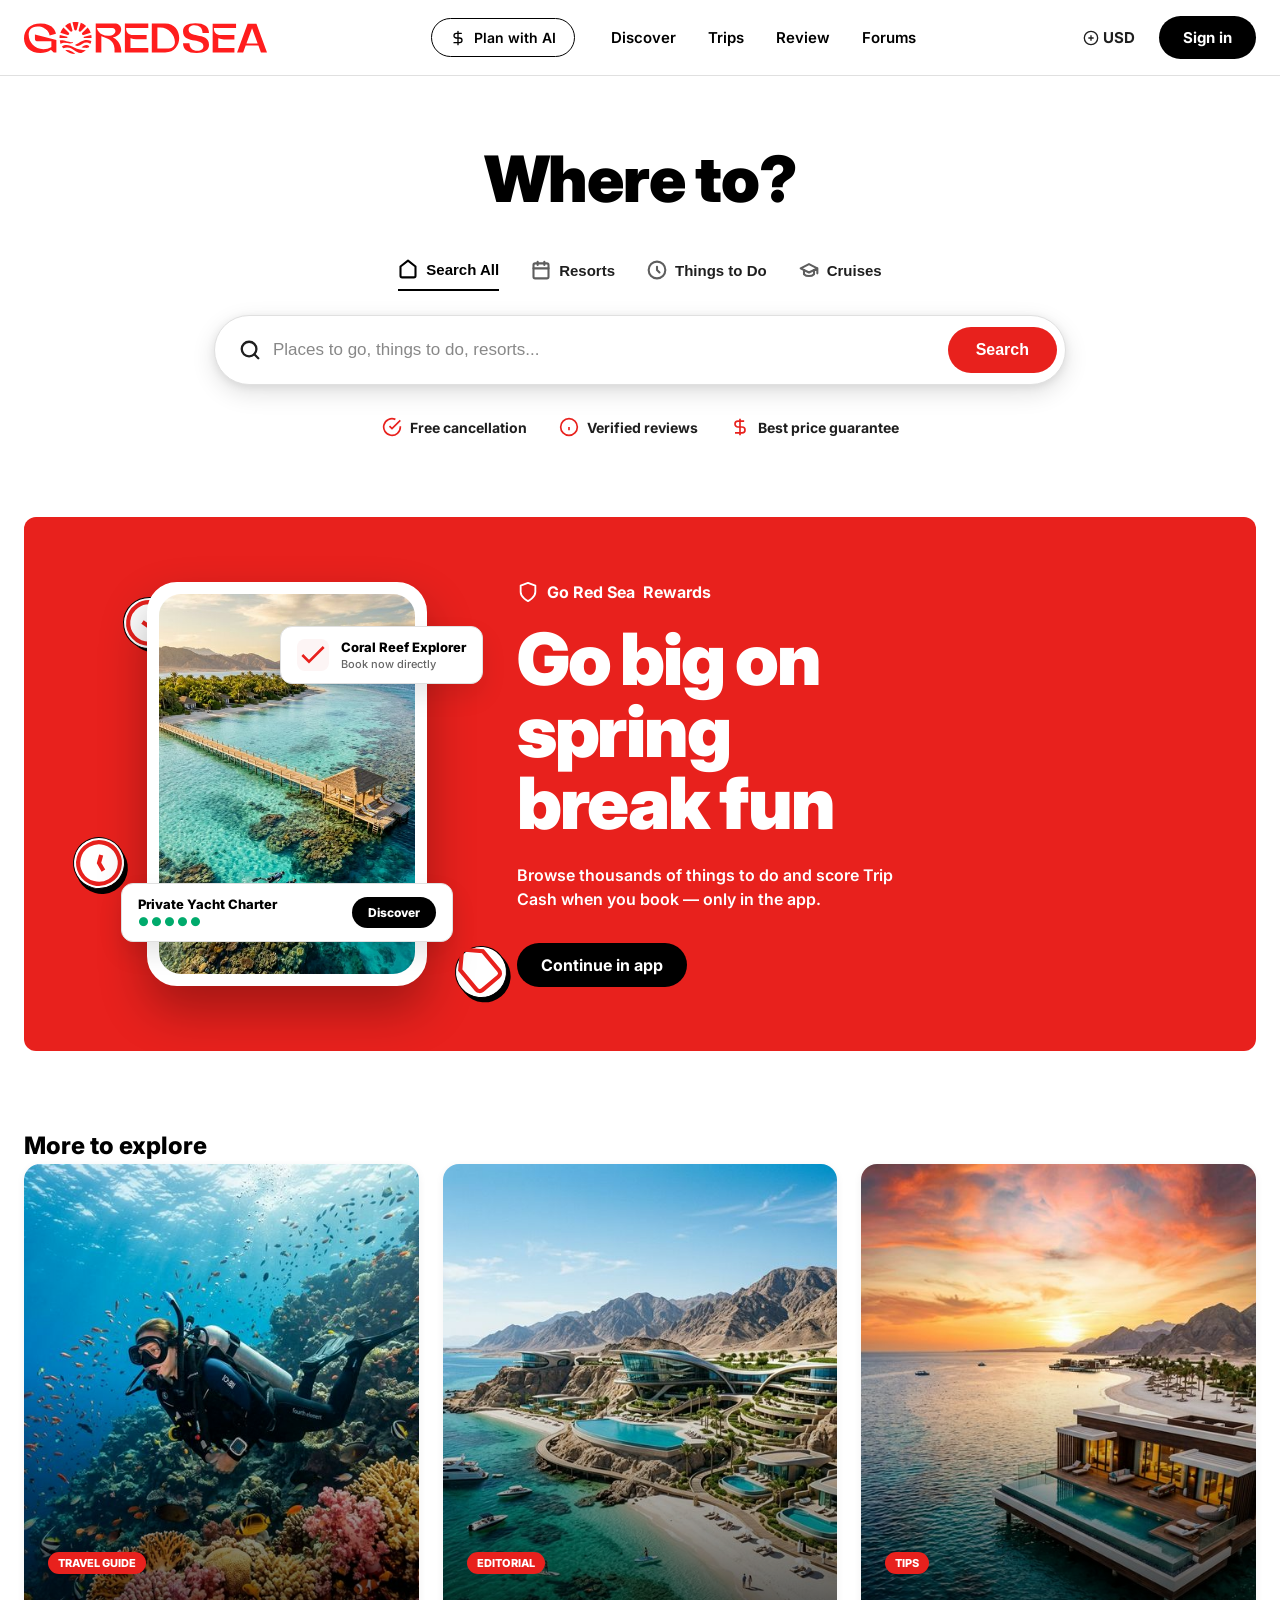
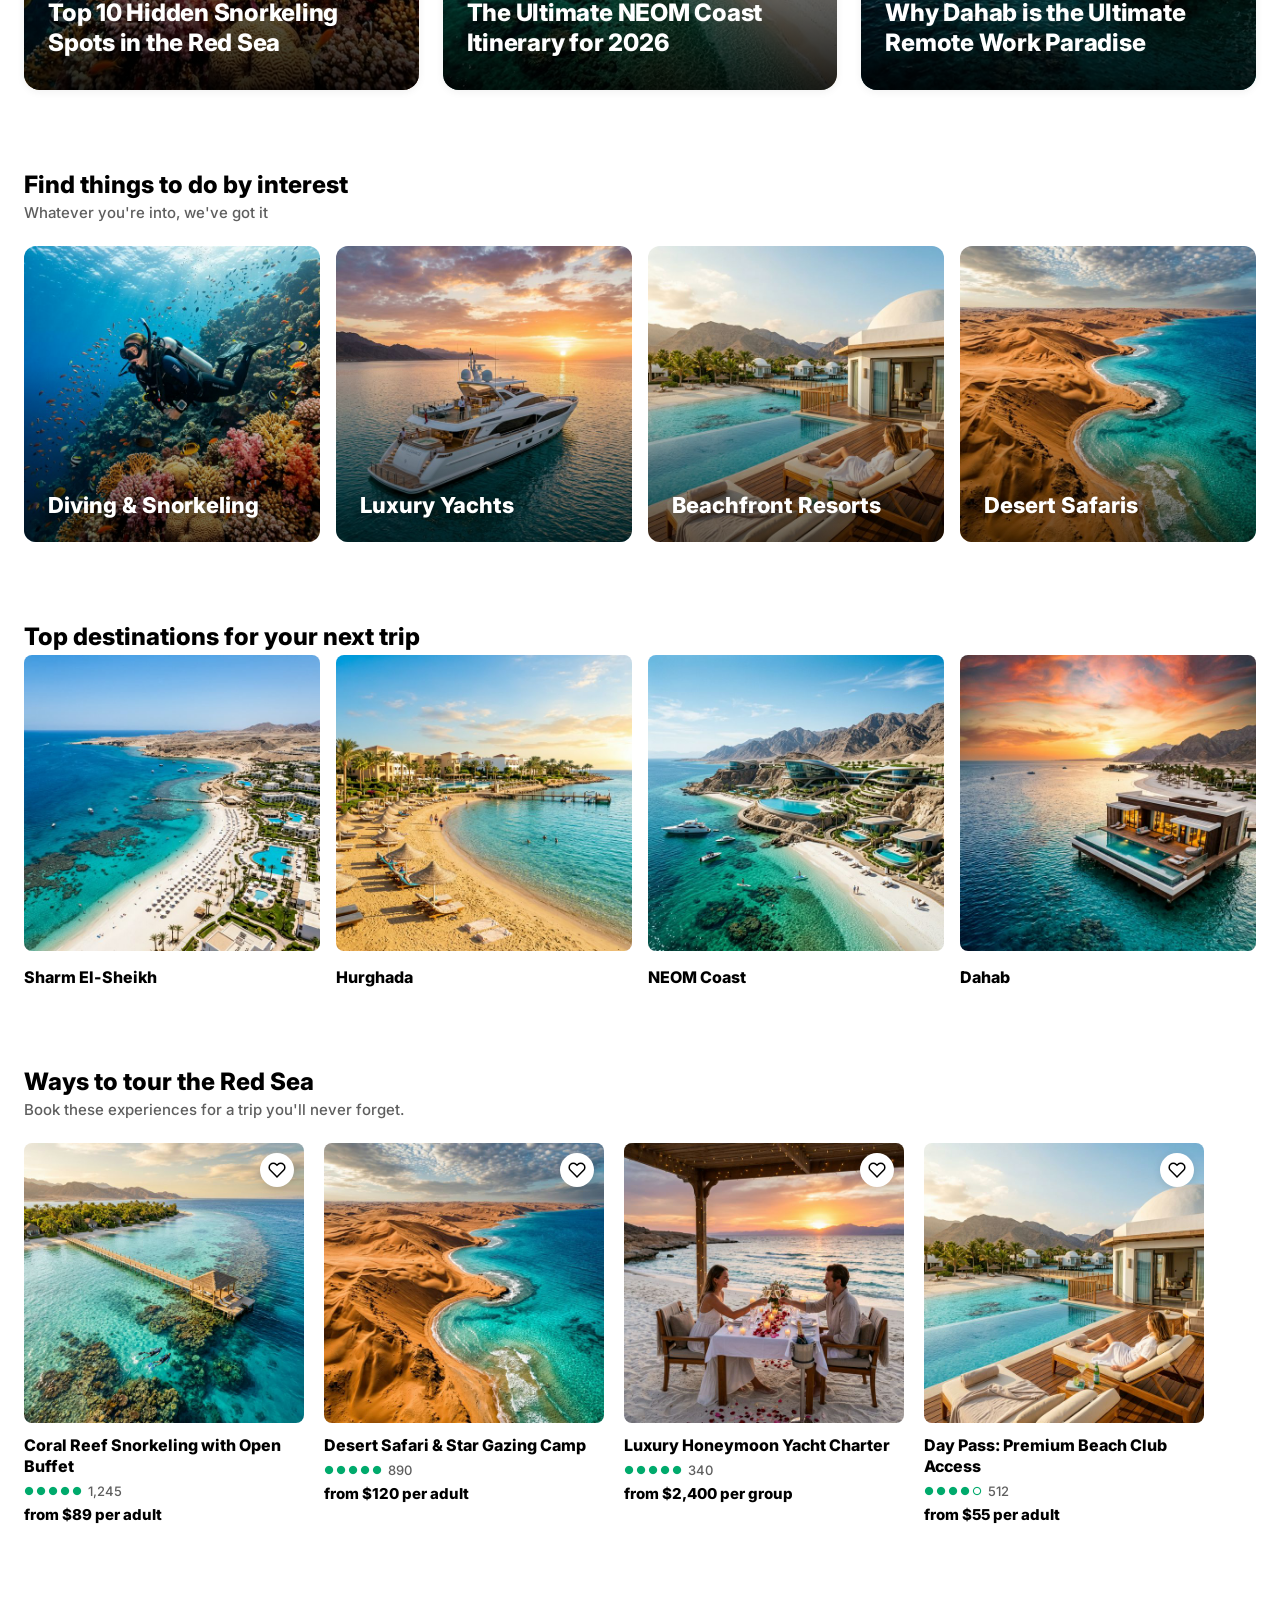
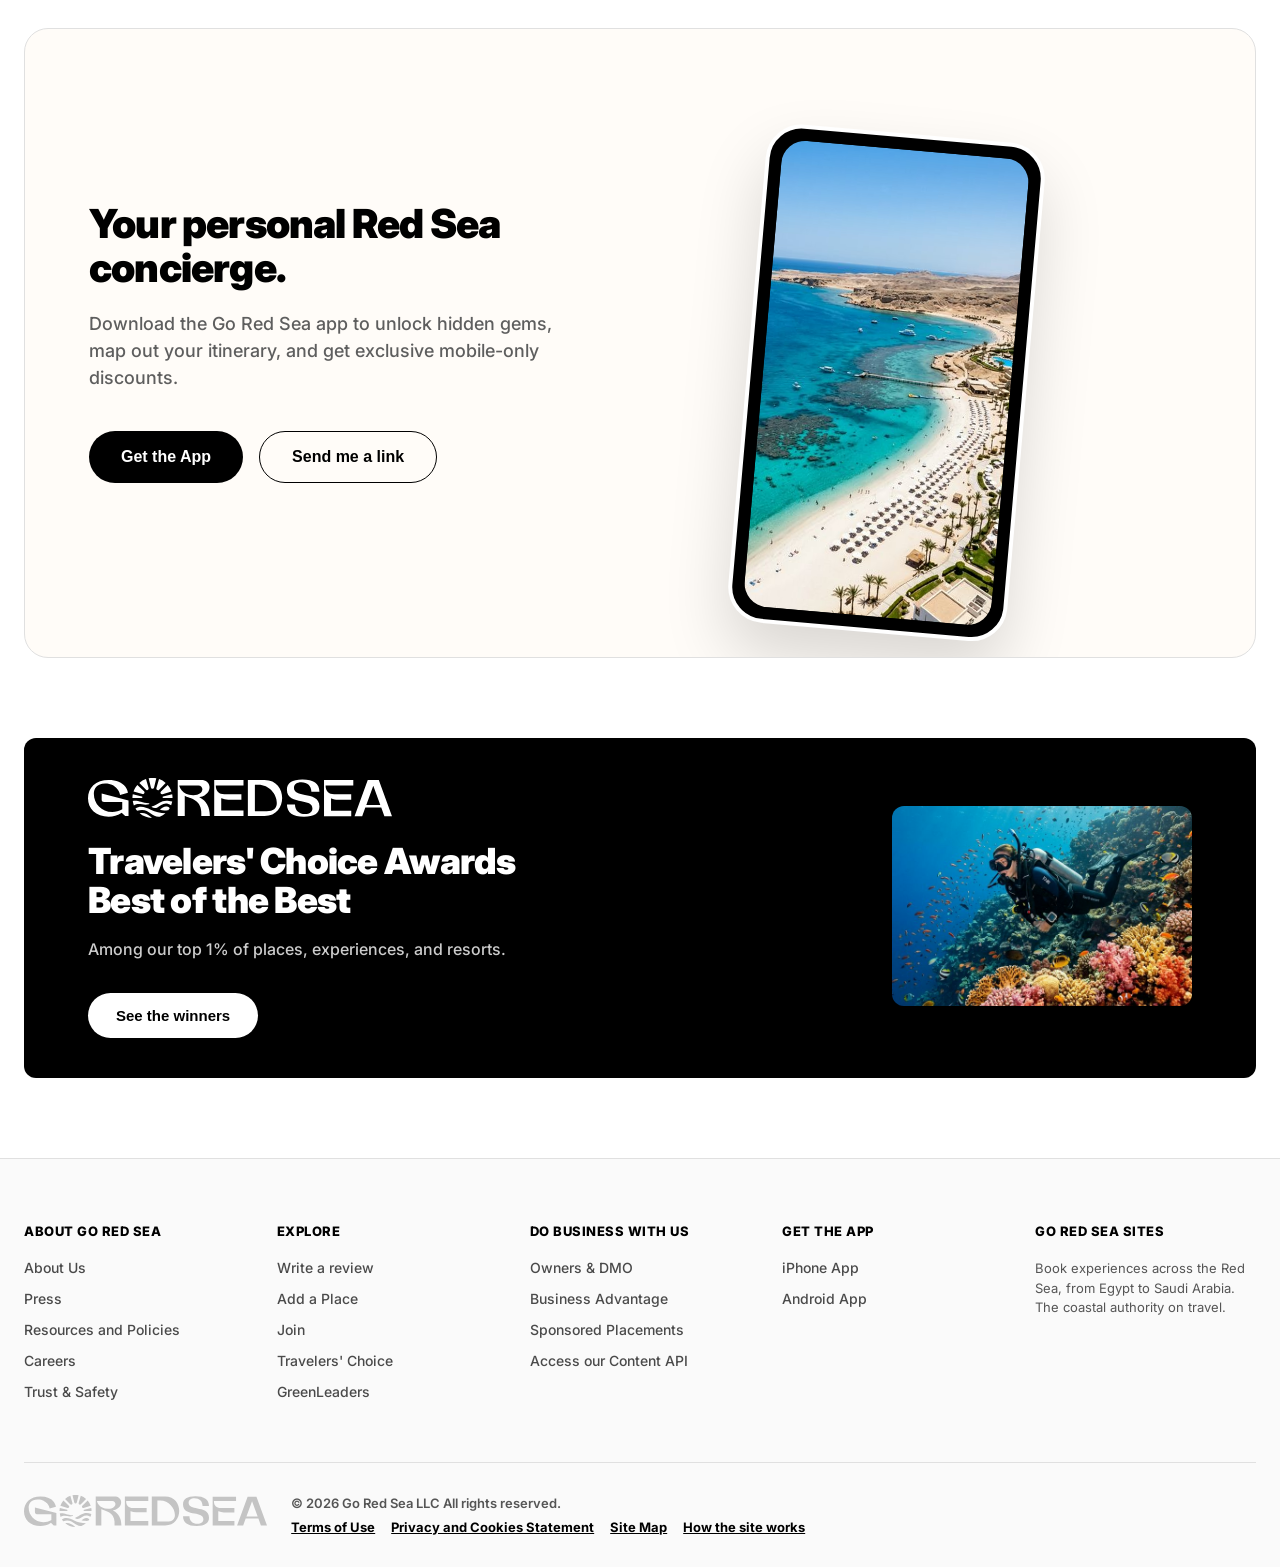
==== commit ea7ed2bb: "✨ Add premium aesthetic sections and extend V2 length - Added Trust Bar with icons under the main se" ====
--- a/index-v2.html
+++ b/index-v2.html
@@ -79,6 +79,11 @@
           <button class="btn-primary-pill search-submit">Search</button>
         </div>
       </div>
+      <div class="trust-bar">
+        <span><svg viewBox="0 0 24 24" fill="none" stroke="currentColor" stroke-width="2"><path d="M22 11.08V12a10 10 0 1 1-5.93-9.14"/><polyline points="22 4 12 14.01 9 11.01"/></svg> Free cancellation</span>
+        <span><svg viewBox="0 0 24 24" fill="none" stroke="currentColor" stroke-width="2"><circle cx="12" cy="12" r="10"/><path d="M12 16v-4"/><path d="M12 8h.01"/></svg> Verified reviews</span>
+        <span><svg viewBox="0 0 24 24" fill="none" stroke="currentColor" stroke-width="2"><path d="M12 2v20M17 5H9.5a3.5 3.5 0 0 0 0 7h5a3.5 3.5 0 0 1 0 7H6"/></svg> Best price guarantee</span>
+      </div>
     </section>
 
     <!-- ════════════ PROMO BANNER (SATURATED RED) ════════════ -->
@@ -134,6 +139,37 @@
       </div>
     </section>
 
+    <!-- ════════════ MORE TO EXPLORE (EDITORIAL) ════════════ -->
+    <section class="container mt-section">
+      <h3 class="section-title">More to explore</h3>
+      <div class="magazine-grid">
+        <a href="#" class="mag-card">
+          <img src="assets/images/exp_diving.png" alt="Guide">
+          <div class="mag-overlay"></div>
+          <div class="mag-content">
+            <span class="mag-tag">Travel Guide</span>
+            <h4>Top 10 Hidden Snorkeling Spots in the Red Sea</h4>
+          </div>
+        </a>
+        <a href="#" class="mag-card">
+          <img src="assets/images/dest_neom.png" alt="Guide">
+          <div class="mag-overlay"></div>
+          <div class="mag-content">
+            <span class="mag-tag">Editorial</span>
+            <h4>The Ultimate NEOM Coast Itinerary for 2026</h4>
+          </div>
+        </a>
+        <a href="#" class="mag-card">
+          <img src="assets/images/hero.png" alt="Guide">
+          <div class="mag-overlay"></div>
+          <div class="mag-content">
+            <span class="mag-tag">Tips</span>
+            <h4>Why Dahab is the Ultimate Remote Work Paradise</h4>
+          </div>
+        </a>
+      </div>
+    </section>
+
     <!-- ════════════ INTEREST GRID ════════════ -->
     <section class="container mt-section">
       <h3 class="section-title">Find things to do by interest</h3>
@@ -252,6 +288,25 @@
           </div>
         </div>
 
+      </div>
+    </section>
+
+    <!-- ════════════ GET THE APP ════════════ -->
+    <section class="container mt-section">
+      <div class="app-section">
+        <div class="app-content">
+          <h2>Your personal Red Sea concierge.</h2>
+          <p>Download the Go Red Sea app to unlock hidden gems, map out your itinerary, and get exclusive mobile-only discounts.</p>
+          <div class="app-buttons">
+            <button class="btn-dark-pill">Get the App</button>
+            <button class="btn-outline-pill">Send me a link</button>
+          </div>
+        </div>
+        <div class="app-visual">
+          <div class="mockup-frame">
+            <img src="assets/images/dest_sharm.png" alt="Phone App UI" class="mockup-img">
+          </div>
+        </div>
       </div>
     </section>
 
--- a/style-v2.css
+++ b/style-v2.css
@@ -349,6 +349,35 @@
   border-radius: 20px;
 }
 
+/* ════════════ NEW AESTHETIC SECTIONS ════════════ */
+
+/* Trust Bar */
+.trust-bar { display: flex; justify-content: center; gap: 32px; margin-top: 32px; flex-wrap: wrap; }
+.trust-bar span { display: flex; align-items: center; gap: 8px; font-size: 14px; font-weight: 700; color: var(--text-dark); }
+.trust-bar svg { width: 20px; height: 20px; color: var(--red); }
+
+/* Magazine Grid (Editorial) */
+.magazine-grid { display: grid; grid-template-columns: repeat(3, 1fr); gap: 24px; }
+.mag-card { position: relative; aspect-ratio: 3/4; border-radius: 16px; overflow: hidden; box-shadow: var(--shadow-sm); transition: transform 0.3s, box-shadow 0.3s; }
+.mag-card:hover { transform: translateY(-6px); box-shadow: var(--shadow-md); }
+.mag-card img { width: 100%; height: 100%; object-fit: cover; transition: transform 0.5s; }
+.mag-card:hover img { transform: scale(1.05); }
+.mag-overlay { position: absolute; inset: 0; background: linear-gradient(to top, rgba(0,0,0,0.85) 0%, transparent 60%); }
+.mag-content { position: absolute; bottom: 0; left: 0; right: 0; padding: 32px 24px; color: #fff; }
+.mag-tag { display: inline-block; background: var(--red); color: #fff; padding: 4px 10px; font-size: 11px; font-weight: 800; text-transform: uppercase; border-radius: 20px; margin-bottom: 24px; }
+.mag-content h4 { font-size: 24px; font-weight: 800; line-height: 1.25; letter-spacing: -0.01em; }
+
+/* Get the App */
+.app-section { display: flex; background: #fffcf8; border: 1px solid var(--gray-border); border-radius: 24px; padding: 64px; align-items: center; justify-content: space-between; overflow: hidden; }
+.app-content { flex: 1; max-width: 500px; }
+.app-content h2 { font-size: 40px; font-weight: 900; margin-bottom: 20px; color: var(--black); line-height: 1.1; letter-spacing: -0.02em; }
+.app-content p { font-size: 18px; color: var(--text-muted); margin-bottom: 40px; line-height: 1.5; font-weight: 500; }
+.app-buttons { display: flex; gap: 16px; flex-wrap: wrap; }
+.app-buttons .btn-dark-pill, .app-buttons .btn-outline-pill { padding: 16px 32px; font-size: 16px; font-weight: 800; }
+.app-visual { display: flex; justify-content: center; align-items: center; flex: 1; position: relative; }
+.mockup-frame { width: 280px; height: 500px; background: #000; border-radius: 36px; padding: 12px; border: 4px solid #fff; box-shadow: 0 32px 64px rgba(0,0,0,0.15); transform: rotate(5deg) translateY(40px); }
+.mockup-img { width: 100%; height: 100%; object-fit: cover; border-radius: 24px; }
+
 /* ════════════ GRIDS & OTHERS ════════════ */
 .mt-section { margin-top: 80px; margin-bottom: 80px; }
 
@@ -423,13 +452,21 @@
 }
 .dest-card-ta:hover h4 { text-decoration: underline; }
 
-/* Ways to Tour Grid */
+/* Ways to Tour Grid (Horizontal Scroll - TripAdvisor Style) */
 .tour-grid-ta {
-  display: grid;
-  grid-template-columns: repeat(4, 1fr);
-  gap: 16px;
-}
+  display: flex;
+  gap: 20px;
+  overflow-x: auto;
+  padding-bottom: 24px;
+  scroll-snap-type: x mandatory;
+}
+.tour-grid-ta::-webkit-scrollbar { height: 8px; }
+.tour-grid-ta::-webkit-scrollbar-track { background: #f0f0f0; border-radius: 4px; }
+.tour-grid-ta::-webkit-scrollbar-thumb { background: #d0d0d0; border-radius: 4px; }
+.tour-grid-ta::-webkit-scrollbar-thumb:hover { background: #999; }
 .tour-card-ta {
+  flex: 0 0 280px;
+  scroll-snap-align: start;
   display: flex;
   flex-direction: column;
   cursor: pointer;
@@ -529,8 +566,11 @@
 @media (max-width: 1024px) {
   .header-center { display: none; }
   .promo-content { padding-left: 35%; }
-  .interest-grid, .dest-grid-ta, .tour-grid-ta { grid-template-columns: repeat(2, 1fr); }
+  .interest-grid, .dest-grid-ta { grid-template-columns: repeat(2, 1fr); }
+  .magazine-grid { grid-template-columns: repeat(2, 1fr); }
+  .mag-card:last-child { display: none; }
   .footer-ta-inner { grid-template-columns: repeat(3, 1fr); }
+  .app-section { padding: 48px; }
 }
 
 @media (max-width: 768px) {
@@ -564,7 +604,12 @@
   
   .interest-grid { grid-template-columns: 1fr; }
   .dest-grid-ta { grid-template-columns: 1fr; }
-  .tour-grid-ta { grid-template-columns: 1fr; }
+  .magazine-grid { grid-template-columns: 1fr; }
+  .mag-card:last-child { display: block; }
+  .app-section { flex-direction: column; padding: 32px 24px; text-align: center; }
+  .app-content h2 { font-size: 32px; }
+  .app-buttons { justify-content: center; }
+  .mockup-frame { margin-top: 40px; transform: none; height: 400px; }
   
   .footer-ta-inner { grid-template-columns: 1fr; }
 }
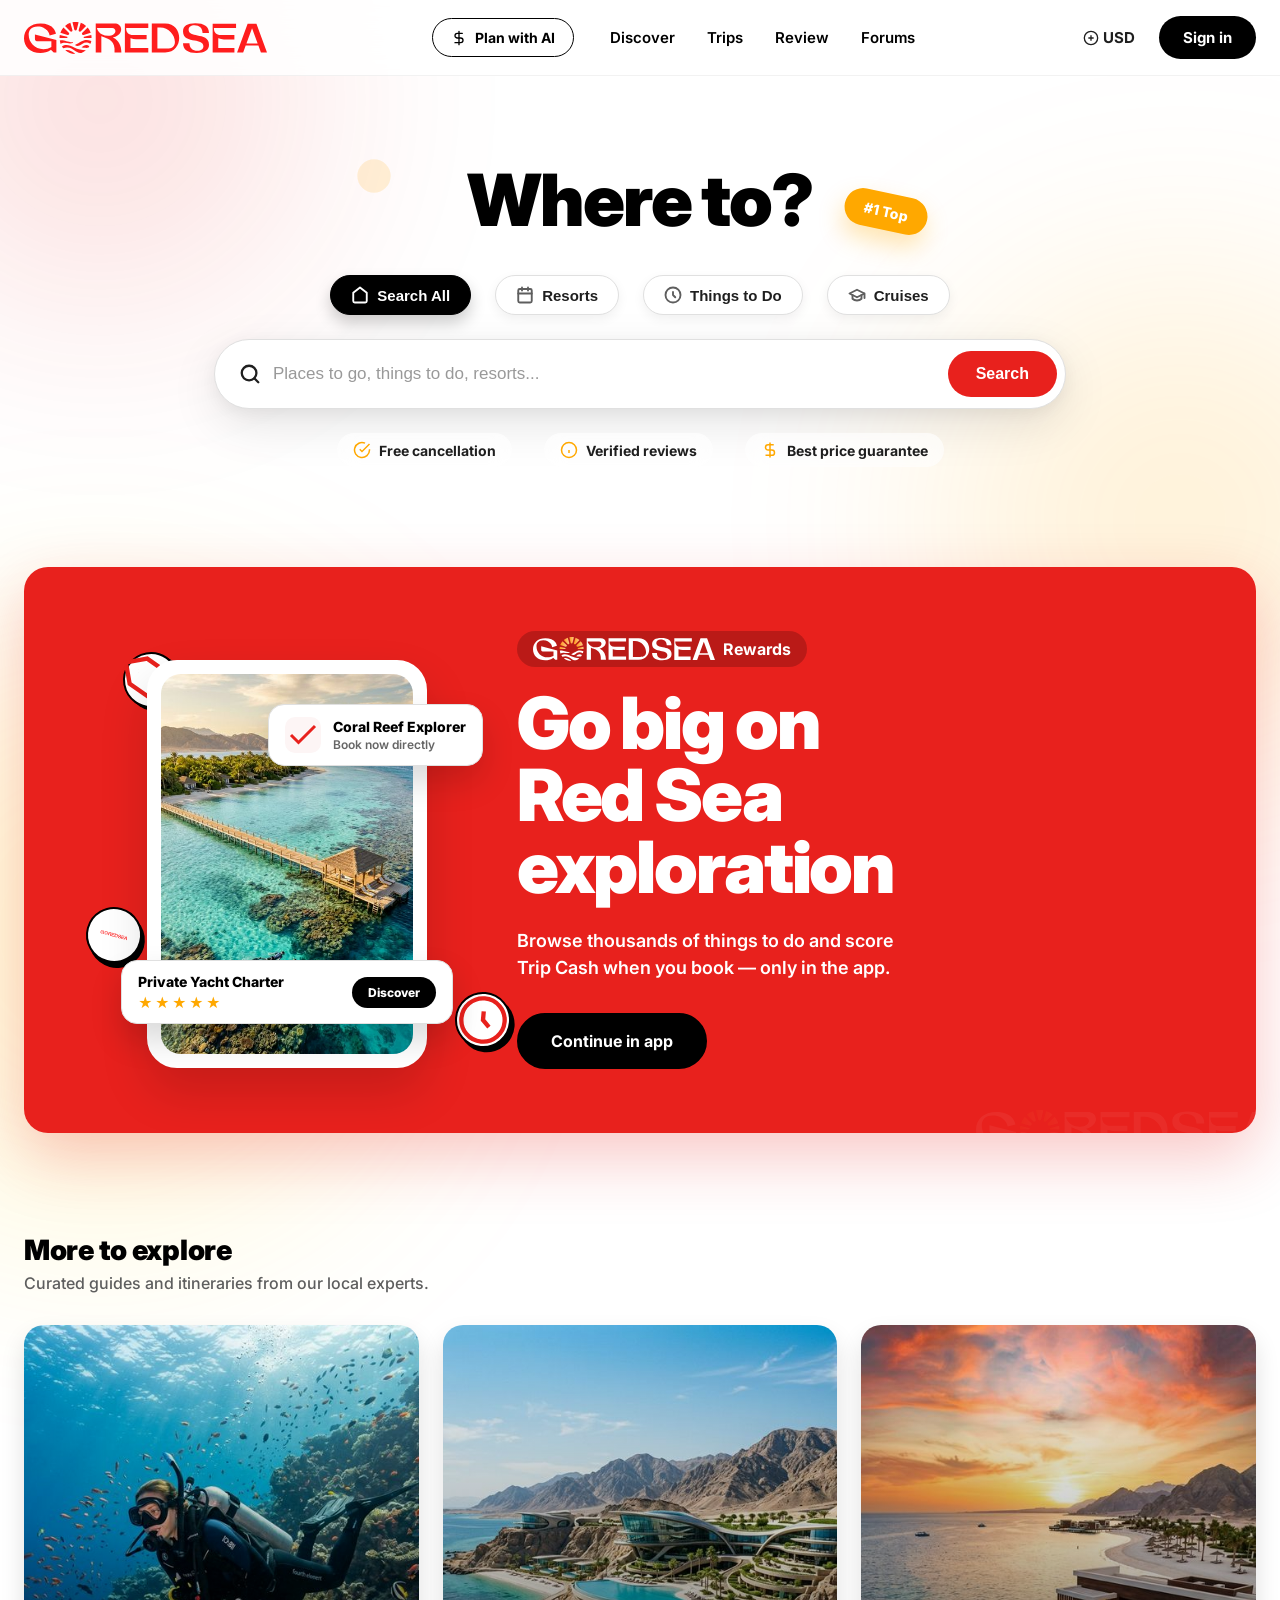
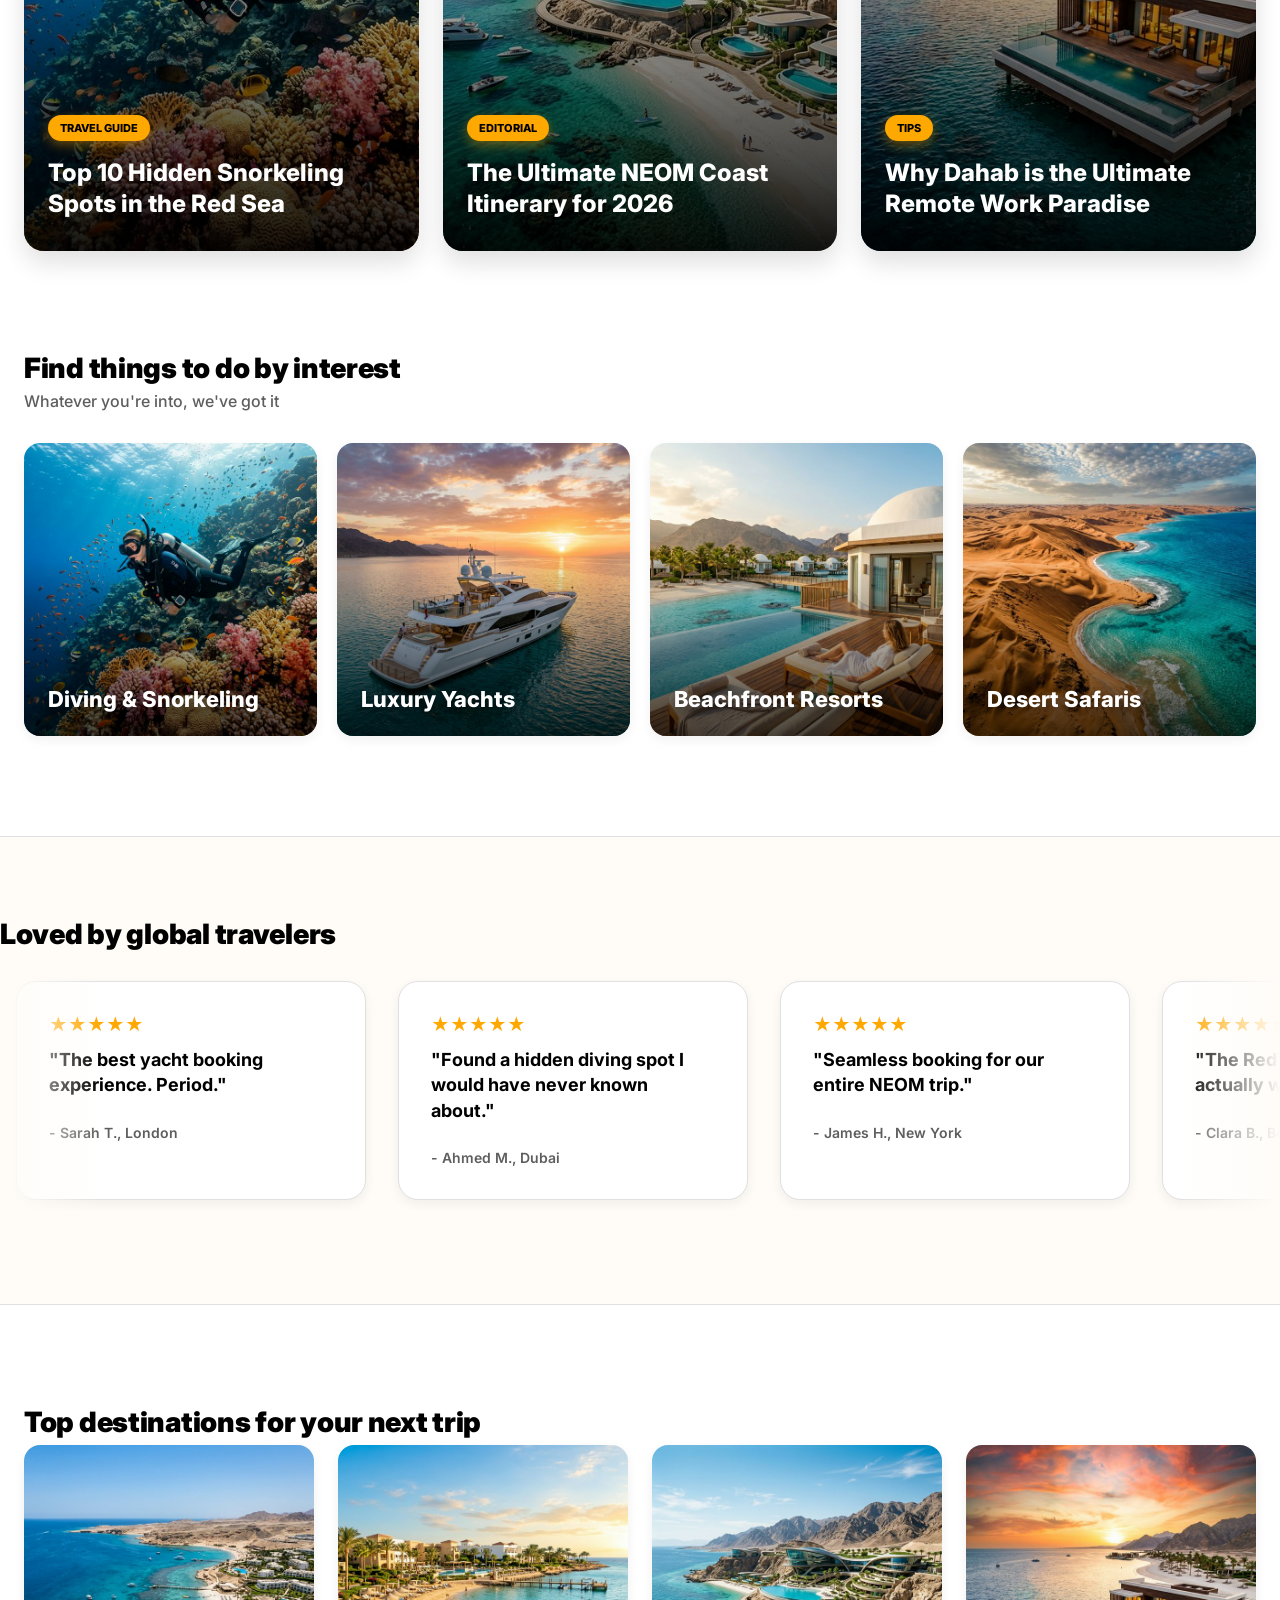
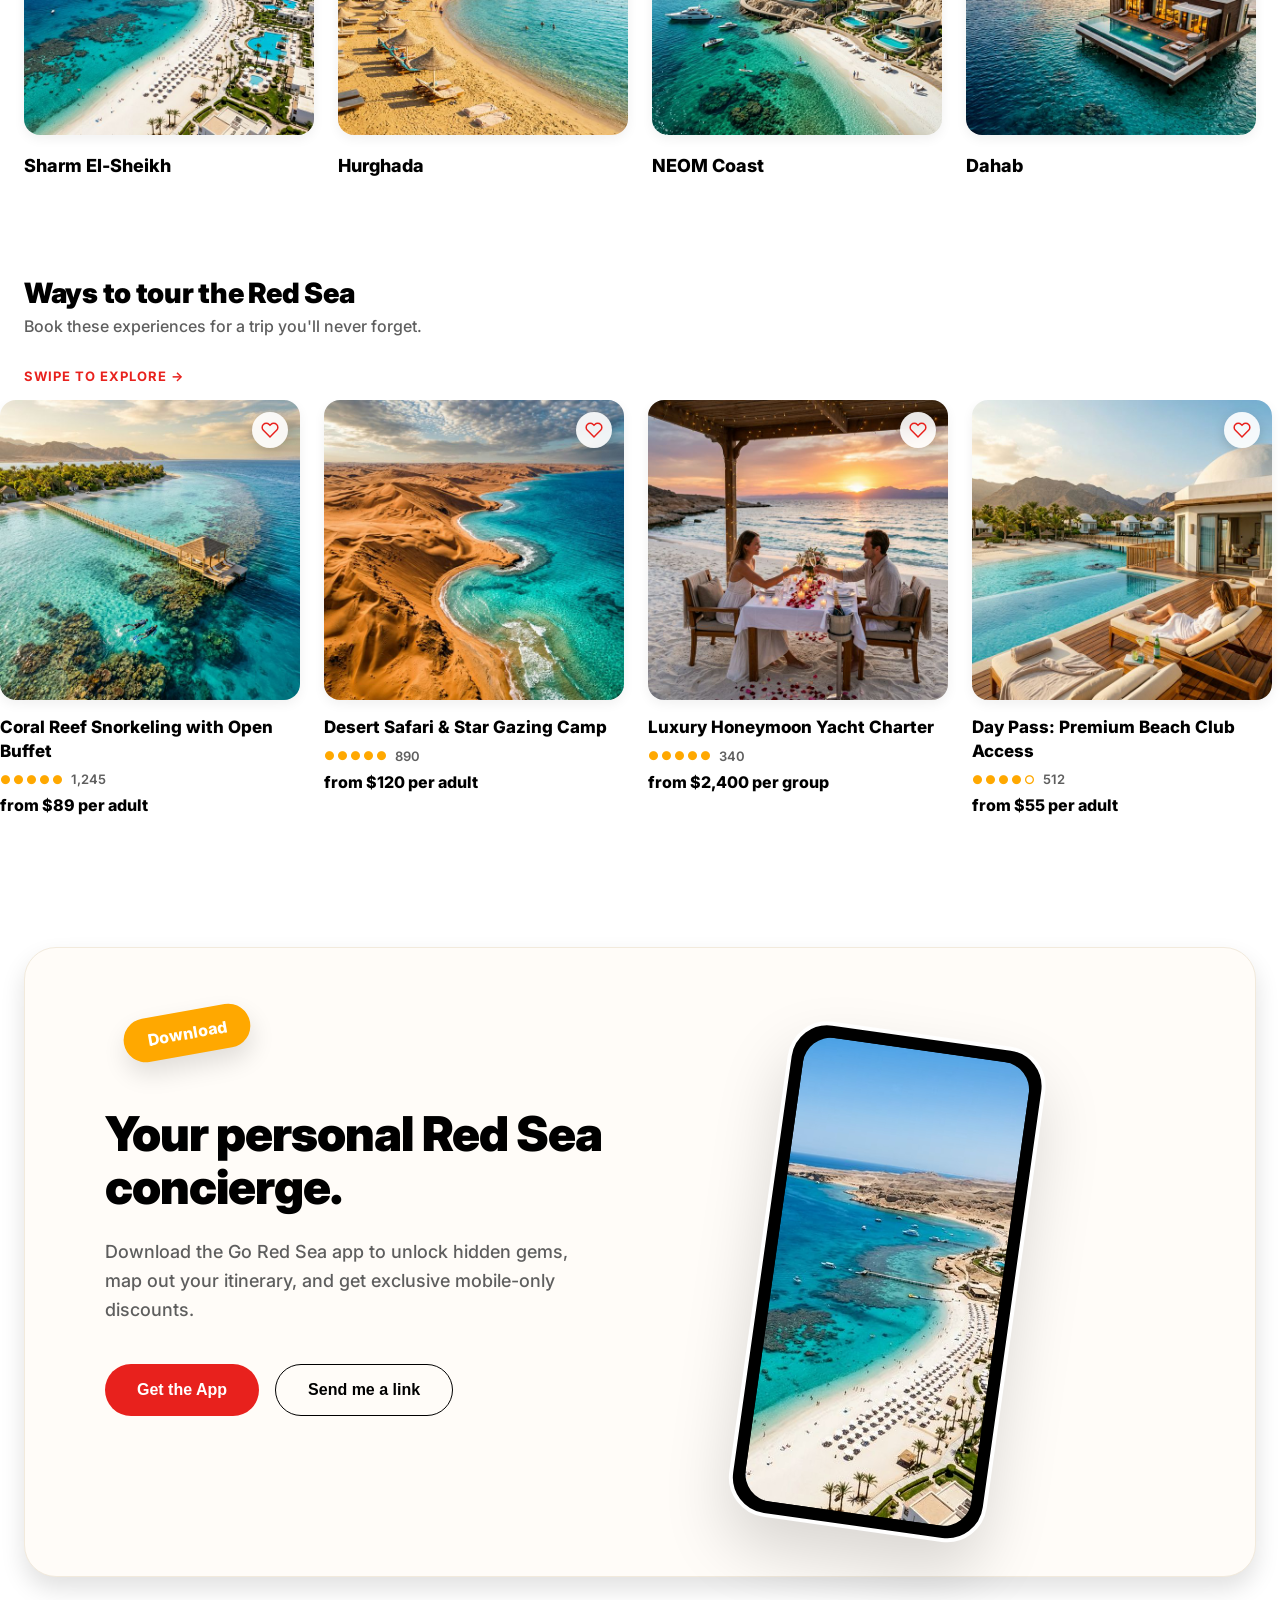
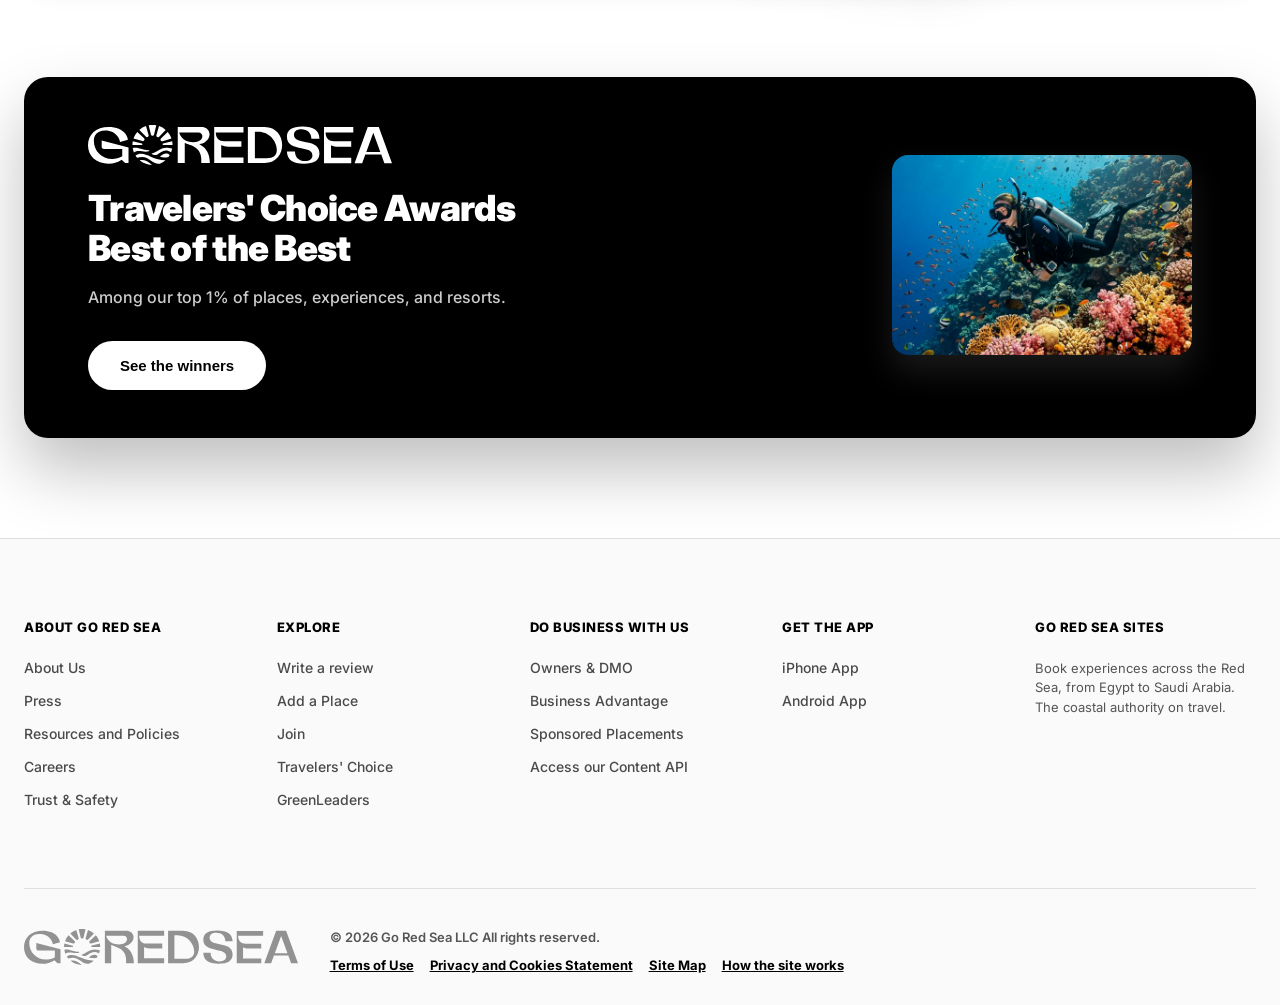
==== commit e4099ebd: "✨ Implement Dynamic Breathing Aesthetic and Extend V2 Premium Architecture - Added soft glowing back" ====
--- a/index-v2.html
+++ b/index-v2.html
@@ -11,6 +11,11 @@
 </head>
 <body>
 
+  <!-- Background Orbs for "Breathing" Dynamic Feel -->
+  <div class="bg-orb orb-1"></div>
+  <div class="bg-orb orb-2"></div>
+  <div class="bg-orb orb-3"></div>
+
   <!-- ════════════ HEADER ════════════ -->
   <header class="header">
     <div class="header-container">
@@ -22,7 +27,7 @@
       </div>
       
       <div class="header-center">
-        <a href="#" class="btn-outline-pill feature-btn">
+        <a href="#" class="btn-outline-pill feature-btn hover-float">
           <svg viewBox="0 0 24 24" fill="none" stroke="currentColor" stroke-width="2" stroke-linecap="round" stroke-linejoin="round"><path d="M12 2v20M17 5H9.5a3.5 3.5 0 0 0 0 7h5a3.5 3.5 0 0 1 0 7H6"/></svg>
           Plan with AI
         </a>
@@ -35,11 +40,11 @@
       </div>
 
       <div class="header-right">
-        <span class="currency">
+        <span class="currency hover-lift">
           <svg viewBox="0 0 24 24" width="16" height="16" fill="none" stroke="currentColor" stroke-width="2"><circle cx="12" cy="12" r="10"/><path d="M12 8v8M8 12h8"/></svg> 
           USD
         </span>
-        <a href="#" class="btn-dark-pill">Sign in</a>
+        <a href="#" class="btn-dark-pill hover-float pulse-btn">Sign in</a>
       </div>
 
     </div>
@@ -47,89 +52,102 @@
 
   <!-- ════════════ MAIN SEARCH HERO ════════════ -->
   <main>
-    <section class="hero-search">
+    <section class="hero-search reveal">
+      
+      <!-- Visual Stickers injected for dynamic feel -->
+      <div class="sticker sticker-sun float-slow">
+        <svg viewBox="0 0 24 24" fill="var(--orange)" stroke="none"><circle cx="12" cy="12" r="5"/><path d="M12 1v2M12 21v2M4.22 4.22l1.42 1.42M18.36 18.36l1.42 1.42M1 12h2M21 12h2M4.22 19.78l1.42-1.42M18.36 5.64l1.42-1.42"/></svg>
+      </div>
+      <div class="sticker sticker-badge float-fast">
+        <span>#1 Top</span>
+      </div>
+
       <h1 class="hero-title">Where to?</h1>
 
       <div class="search-tabs">
-        <button class="tab-btn active">
+        <button class="tab-btn active hover-lift">
           <svg viewBox="0 0 24 24" fill="none" stroke="currentColor" stroke-width="2.5" stroke-linecap="round" stroke-linejoin="round"><path d="M3 9l9-7 9 7v11a2 2 0 0 1-2 2H5a2 2 0 0 1-2-2z"/></svg>
           Search All
         </button>
-        <button class="tab-btn">
+        <button class="tab-btn hover-lift">
           <svg viewBox="0 0 24 24" fill="none" stroke="currentColor" stroke-width="2.5" stroke-linecap="round" stroke-linejoin="round"><rect x="3" y="4" width="18" height="18" rx="2" ry="2"/><line x1="16" y1="2" x2="16" y2="6"/><line x1="8" y1="2" x2="8" y2="6"/><line x1="3" y1="10" x2="21" y2="10"/></svg>
           Resorts
         </button>
-        <button class="tab-btn">
+        <button class="tab-btn hover-lift">
           <svg viewBox="0 0 24 24" fill="none" stroke="currentColor" stroke-width="2.5" stroke-linecap="round" stroke-linejoin="round"><circle cx="12" cy="12" r="10"/><path d="M12 8v4l3 3"/></svg>
           Things to Do
         </button>
-        <button class="tab-btn">
+        <button class="tab-btn hover-lift">
           <svg viewBox="0 0 24 24" fill="none" stroke="currentColor" stroke-width="2.5" stroke-linecap="round" stroke-linejoin="round"><path d="M22 10v6M2 10l10-5 10 5-10 5z"/><path d="M6 12v5c3 3 9 3 12 0v-5"/></svg>
           Cruises
         </button>
       </div>
 
-      <div class="search-bar-wrap">
+      <div class="search-bar-wrap hover-lift">
         <div class="search-bar">
           <div class="search-icon">
             <svg viewBox="0 0 24 24" fill="none" stroke="currentColor" stroke-width="2.5" stroke-linecap="round" stroke-linejoin="round"><circle cx="11" cy="11" r="8"/><line x1="21" y1="21" x2="16.65" y2="16.65"/></svg>
           </div>
           <input type="text" placeholder="Places to go, things to do, resorts...">
-          <!-- Red button to match our identity -->
-          <button class="btn-primary-pill search-submit">Search</button>
-        </div>
-      </div>
+          <button class="btn-primary-pill search-submit pulse-btn">Search</button>
+        </div>
+      </div>
+
       <div class="trust-bar">
-        <span><svg viewBox="0 0 24 24" fill="none" stroke="currentColor" stroke-width="2"><path d="M22 11.08V12a10 10 0 1 1-5.93-9.14"/><polyline points="22 4 12 14.01 9 11.01"/></svg> Free cancellation</span>
-        <span><svg viewBox="0 0 24 24" fill="none" stroke="currentColor" stroke-width="2"><circle cx="12" cy="12" r="10"/><path d="M12 16v-4"/><path d="M12 8h.01"/></svg> Verified reviews</span>
-        <span><svg viewBox="0 0 24 24" fill="none" stroke="currentColor" stroke-width="2"><path d="M12 2v20M17 5H9.5a3.5 3.5 0 0 0 0 7h5a3.5 3.5 0 0 1 0 7H6"/></svg> Best price guarantee</span>
-      </div>
-    </section>
-
-    <!-- ════════════ PROMO BANNER (SATURATED RED) ════════════ -->
-    <section class="container mt-section">
+        <span class="hover-lift"><svg viewBox="0 0 24 24" fill="none" stroke="currentColor" stroke-width="2"><path d="M22 11.08V12a10 10 0 1 1-5.93-9.14"/><polyline points="22 4 12 14.01 9 11.01"/></svg> Free cancellation</span>
+        <span class="hover-lift"><svg viewBox="0 0 24 24" fill="none" stroke="currentColor" stroke-width="2"><circle cx="12" cy="12" r="10"/><path d="M12 16v-4"/><path d="M12 8h.01"/></svg> Verified reviews</span>
+        <span class="hover-lift"><svg viewBox="0 0 24 24" fill="none" stroke="currentColor" stroke-width="2"><path d="M12 2v20M17 5H9.5a3.5 3.5 0 0 0 0 7h5a3.5 3.5 0 0 1 0 7H6"/></svg> Best price guarantee</span>
+      </div>
+    </section>
+
+    <!-- ════════════ PROMO BANNER (SATURATED RED + BRAND IDENTITY) ════════════ -->
+    <section class="container mt-section reveal">
       <div class="promo-banner saturated-promo">
         
-        <div class="promo-bg-patterns">
-          <div class="floating-badge badge-1">
-            <svg viewBox="0 0 24 24" fill="none" stroke="currentColor" stroke-width="2"><path d="M22 11.08V12a10 10 0 1 1-5.93-9.14"/><polyline points="22 4 12 14.01 9 11.01"/></svg>
-          </div>
-          <div class="floating-badge badge-2">
+        <div class="promo-bg-patterns pattern-breathe">
+          <div class="floating-badge badge-1 float-slow">
+            <svg viewBox="0 0 24 24" fill="none" stroke="currentColor" stroke-width="2"><path d="M20.59 13.41l-7.17 7.17a2 2 0 0 1-2.83 0L2 12V2h10l8.59 8.59a2 2 0 0 1 0 2.82z"/><line x1="7" y1="7" x2="7.01" y2="7"/></svg>
+          </div>
+          <div class="floating-badge badge-2 float-fast">
+            <img src="assets/logos/logo-red.svg" alt="Icon" style="width: 28px; height: 28px;">
+          </div>
+          <div class="floating-badge badge-3 float-slow-reverse">
             <svg viewBox="0 0 24 24" fill="none" stroke="currentColor" stroke-width="2"><circle cx="12" cy="12" r="10"/><path d="M12 8v4l3 3"/></svg>
           </div>
-          <div class="floating-badge badge-3">
-            <svg viewBox="0 0 24 24" fill="none" stroke="currentColor" stroke-width="2"><path d="M20.59 13.41l-7.17 7.17a2 2 0 0 1-2.83 0L2 12V2h10l8.59 8.59a2 2 0 0 1 0 2.82z"/><line x1="7" y1="7" x2="7.01" y2="7"/></svg>
-          </div>
-        </div>
-
-        <div class="promo-content">
+          
+          <!-- Decorative Logo Watermark Sticker -->
+          <div class="sticker-watermark">
+             <img src="assets/logos/logo-white.svg" alt="Watermark">
+          </div>
+        </div>
+
+        <div class="promo-content relative-z2">
           <div class="promo-branding">
-            <svg width="24" height="24" viewBox="0 0 24 24" fill="none" stroke="currentColor" stroke-width="2" stroke-linecap="round" stroke-linejoin="round"><path d="M12 22s8-4 8-10V5l-8-3-8 3v7c0 6 8 10 8 10z"/></svg>
-            <strong>Go Red Sea</strong> Rewards
+            <img src="assets/logos/logo-white.svg" alt="Go Red Sea" style="height: 24px;"> 
+            <strong style="margin-left:8px;">Rewards</strong>
           </div>
           
-          <h2 class="promo-heading">Go big on<br>spring<br>break fun</h2>
+          <h2 class="promo-heading text-breathe">Go big on<br>Red Sea<br>exploration</h2>
           
           <p class="promo-text">Browse thousands of things to do and score Trip Cash when you book — only in the app.</p>
           
-          <!-- TripAdvisor uses a dark button on the bright banner -->
-          <a href="#" class="btn-dark-pill promo-cta">Continue in app</a>
-        </div>
-
-        <div class="promo-visual">
+          <a href="#" class="btn-dark-pill promo-cta pulse-btn">Continue in app</a>
+        </div>
+
+        <div class="promo-visual float-slow">
           <div class="visual-card">
             <img src="assets/images/pkg_snorkeling.png" alt="Snorkeling Application" class="visual-img">
-            <div class="visual-popup">
+            <div class="visual-popup float-fast">
               <div class="popup-icon"><svg viewBox="0 0 24 24" fill="none" stroke="currentColor" stroke-width="2"><polyline points="20 6 9 17 4 12"/></svg></div>
               <div class="popup-text">
                 <strong>Coral Reef Explorer</strong>
                 <span>Book now directly</span>
               </div>
             </div>
-            <div class="visual-popup popup-bottom">
+            <div class="visual-popup popup-bottom float-slow-reverse">
               <div class="popup-text">
                 <strong>Private Yacht Charter</strong>
-                <div class="stars">●●●●●</div>
+                <div class="stars">★★★★★</div>
               </div>
               <div class="btn-green-sm" style="background:var(--black);">Discover</div>
             </div>
@@ -140,61 +158,62 @@
     </section>
 
     <!-- ════════════ MORE TO EXPLORE (EDITORIAL) ════════════ -->
-    <section class="container mt-section">
+    <section class="container mt-section reveal">
       <h3 class="section-title">More to explore</h3>
+      <p class="section-subtitle">Curated guides and itineraries from our local experts.</p>
       <div class="magazine-grid">
-        <a href="#" class="mag-card">
+        <a href="#" class="mag-card group-hover">
           <img src="assets/images/exp_diving.png" alt="Guide">
           <div class="mag-overlay"></div>
           <div class="mag-content">
-            <span class="mag-tag">Travel Guide</span>
+            <span class="mag-tag float-badge">Travel Guide</span>
             <h4>Top 10 Hidden Snorkeling Spots in the Red Sea</h4>
           </div>
         </a>
-        <a href="#" class="mag-card">
+        <a href="#" class="mag-card group-hover">
           <img src="assets/images/dest_neom.png" alt="Guide">
           <div class="mag-overlay"></div>
           <div class="mag-content">
-            <span class="mag-tag">Editorial</span>
+            <span class="mag-tag float-badge">Editorial</span>
             <h4>The Ultimate NEOM Coast Itinerary for 2026</h4>
           </div>
         </a>
-        <a href="#" class="mag-card">
+        <a href="#" class="mag-card group-hover">
           <img src="assets/images/hero.png" alt="Guide">
           <div class="mag-overlay"></div>
           <div class="mag-content">
-            <span class="mag-tag">Tips</span>
+            <span class="mag-tag float-badge">Tips</span>
             <h4>Why Dahab is the Ultimate Remote Work Paradise</h4>
           </div>
         </a>
       </div>
     </section>
 
-    <!-- ════════════ INTEREST GRID ════════════ -->
-    <section class="container mt-section">
+    <!-- ════════════ DISCOVER BY INTEREST ════════════ -->
+    <section class="container mt-section reveal">
       <h3 class="section-title">Find things to do by interest</h3>
       <p class="section-subtitle">Whatever you're into, we've got it</p>
 
       <div class="interest-grid">
-        <a href="#" class="interest-card">
+        <a href="#" class="interest-card group-hover">
           <img src="assets/images/exp_diving.png" alt="Diving & Snorkeling">
           <div class="interest-overlay">
             <span>Diving & Snorkeling</span>
           </div>
         </a>
-        <a href="#" class="interest-card">
+        <a href="#" class="interest-card group-hover">
           <img src="assets/images/exp_yacht.png" alt="Luxury Yachts">
           <div class="interest-overlay">
             <span>Luxury Yachts</span>
           </div>
         </a>
-        <a href="#" class="interest-card">
+        <a href="#" class="interest-card group-hover">
           <img src="assets/images/exp_resort.png" alt="Beachfront Resorts">
           <div class="interest-overlay">
             <span>Beachfront Resorts</span>
           </div>
         </a>
-        <a href="#" class="interest-card">
+        <a href="#" class="interest-card group-hover">
           <img src="assets/images/pkg_desert.png" alt="Desert Safaris">
           <div class="interest-overlay">
             <span>Desert Safaris</span>
@@ -203,39 +222,83 @@
       </div>
     </section>
 
+    <!-- ════════════ TESTIMONIAL MARQUEE (DYNAMIC) ════════════ -->
+    <section class="marquee-section mt-section reveal">
+      <h3 class="section-title text-center">Loved by global travelers</h3>
+      <div class="marquee-container">
+        <div class="marquee-track">
+          <div class="review-card">
+            <div class="stars">★★★★★</div>
+            <p>"The best yacht booking experience. Period."</p>
+            <span>- Sarah T., London</span>
+          </div>
+          <div class="review-card">
+            <div class="stars">★★★★★</div>
+            <p>"Found a hidden diving spot I would have never known about."</p>
+            <span>- Ahmed M., Dubai</span>
+          </div>
+          <div class="review-card">
+            <div class="stars">★★★★★</div>
+            <p>"Seamless booking for our entire NEOM trip."</p>
+            <span>- James H., New York</span>
+          </div>
+          <div class="review-card">
+            <div class="stars">★★★★★</div>
+            <p>"The Red Sea rewards are actually worth it! Super fast."</p>
+            <span>- Clara B., Berlin</span>
+          </div>
+          <!-- Duplicate for infinite scroll -->
+          <div class="review-card">
+            <div class="stars">★★★★★</div>
+            <p>"The best yacht booking experience. Period."</p>
+            <span>- Sarah T., London</span>
+          </div>
+          <div class="review-card">
+            <div class="stars">★★★★★</div>
+            <p>"Found a hidden diving spot I would have never known about."</p>
+            <span>- Ahmed M., Dubai</span>
+          </div>
+        </div>
+      </div>
+    </section>
+
     <!-- ════════════ TOP DESTINATIONS ════════════ -->
-    <section class="container mt-section">
+    <section class="container mt-section reveal">
       <h3 class="section-title">Top destinations for your next trip</h3>
       <div class="dest-grid-ta">
-        <a href="#" class="dest-card-ta">
+        <a href="#" class="dest-card-ta hover-lift">
           <img src="assets/images/dest_sharm.png" alt="Sharm El-Sheikh">
           <h4>Sharm El-Sheikh</h4>
         </a>
-        <a href="#" class="dest-card-ta">
+        <a href="#" class="dest-card-ta hover-lift">
           <img src="assets/images/dest_hurghada.png" alt="Hurghada">
           <h4>Hurghada</h4>
         </a>
-        <a href="#" class="dest-card-ta">
+        <a href="#" class="dest-card-ta hover-lift">
           <img src="assets/images/dest_neom.png" alt="NEOM Coast">
           <h4>NEOM Coast</h4>
         </a>
-        <a href="#" class="dest-card-ta">
+        <a href="#" class="dest-card-ta hover-lift">
           <img src="assets/images/hero.png" alt="Dahab">
           <h4>Dahab</h4>
         </a>
       </div>
     </section>
 
-    <!-- ════════════ WAYS TO TOUR ════════════ -->
-    <section class="container mt-section">
+    <!-- ════════════ WAYS TO TOUR (HORIZONTAL SCROLL) ════════════ -->
+    <section class="container mt-section reveal">
       <h3 class="section-title">Ways to tour the Red Sea</h3>
       <p class="section-subtitle">Book these experiences for a trip you'll never forget.</p>
+      
+      <!-- Added dynamic scroll indicator arrow -->
+      <div class="scroll-indicator fade-breathe">Swipe to explore →</div>
+      
       <div class="tour-grid-ta">
         
-        <div class="tour-card-ta">
+        <div class="tour-card-ta hover-lift">
           <div class="tour-img-wrap">
             <img src="assets/images/pkg_snorkeling.png" alt="Tour">
-            <button class="heart-btn" aria-label="Save"><svg viewBox="0 0 24 24" fill="none" stroke="currentColor" stroke-width="2"><path d="M20.84 4.61a5.5 5.5 0 0 0-7.78 0L12 5.67l-1.06-1.06a5.5 5.5 0 0 0-7.78 7.78l1.06 1.06L12 21.23l7.78-7.78 1.06-1.06a5.5 5.5 0 0 0 0-7.78z"/></svg></button>
+            <button class="heart-btn pulse-hover" aria-label="Save"><svg viewBox="0 0 24 24" fill="none" stroke="currentColor" stroke-width="2"><path d="M20.84 4.61a5.5 5.5 0 0 0-7.78 0L12 5.67l-1.06-1.06a5.5 5.5 0 0 0-7.78 7.78l1.06 1.06L12 21.23l7.78-7.78 1.06-1.06a5.5 5.5 0 0 0 0-7.78z"/></svg></button>
           </div>
           <div class="tour-info">
             <h4>Coral Reef Snorkeling with Open Buffet</h4>
@@ -246,10 +309,10 @@
           </div>
         </div>
 
-        <div class="tour-card-ta">
+        <div class="tour-card-ta hover-lift">
           <div class="tour-img-wrap">
             <img src="assets/images/pkg_desert.png" alt="Tour">
-            <button class="heart-btn" aria-label="Save"><svg viewBox="0 0 24 24" fill="none" stroke="currentColor" stroke-width="2"><path d="M20.84 4.61a5.5 5.5 0 0 0-7.78 0L12 5.67l-1.06-1.06a5.5 5.5 0 0 0-7.78 7.78l1.06 1.06L12 21.23l7.78-7.78 1.06-1.06a5.5 5.5 0 0 0 0-7.78z"/></svg></button>
+            <button class="heart-btn pulse-hover" aria-label="Save"><svg viewBox="0 0 24 24" fill="none" stroke="currentColor" stroke-width="2"><path d="M20.84 4.61a5.5 5.5 0 0 0-7.78 0L12 5.67l-1.06-1.06a5.5 5.5 0 0 0-7.78 7.78l1.06 1.06L12 21.23l7.78-7.78 1.06-1.06a5.5 5.5 0 0 0 0-7.78z"/></svg></button>
           </div>
           <div class="tour-info">
             <h4>Desert Safari & Star Gazing Camp</h4>
@@ -260,10 +323,10 @@
           </div>
         </div>
 
-        <div class="tour-card-ta">
+        <div class="tour-card-ta hover-lift">
           <div class="tour-img-wrap">
             <img src="assets/images/pkg_honeymoon.png" alt="Tour">
-            <button class="heart-btn" aria-label="Save"><svg viewBox="0 0 24 24" fill="none" stroke="currentColor" stroke-width="2"><path d="M20.84 4.61a5.5 5.5 0 0 0-7.78 0L12 5.67l-1.06-1.06a5.5 5.5 0 0 0-7.78 7.78l1.06 1.06L12 21.23l7.78-7.78 1.06-1.06a5.5 5.5 0 0 0 0-7.78z"/></svg></button>
+            <button class="heart-btn pulse-hover" aria-label="Save"><svg viewBox="0 0 24 24" fill="none" stroke="currentColor" stroke-width="2"><path d="M20.84 4.61a5.5 5.5 0 0 0-7.78 0L12 5.67l-1.06-1.06a5.5 5.5 0 0 0-7.78 7.78l1.06 1.06L12 21.23l7.78-7.78 1.06-1.06a5.5 5.5 0 0 0 0-7.78z"/></svg></button>
           </div>
           <div class="tour-info">
             <h4>Luxury Honeymoon Yacht Charter</h4>
@@ -274,10 +337,10 @@
           </div>
         </div>
 
-        <div class="tour-card-ta">
+        <div class="tour-card-ta hover-lift">
           <div class="tour-img-wrap">
             <img src="assets/images/exp_resort.png" alt="Tour">
-            <button class="heart-btn" aria-label="Save"><svg viewBox="0 0 24 24" fill="none" stroke="currentColor" stroke-width="2"><path d="M20.84 4.61a5.5 5.5 0 0 0-7.78 0L12 5.67l-1.06-1.06a5.5 5.5 0 0 0-7.78 7.78l1.06 1.06L12 21.23l7.78-7.78 1.06-1.06a5.5 5.5 0 0 0 0-7.78z"/></svg></button>
+            <button class="heart-btn pulse-hover" aria-label="Save"><svg viewBox="0 0 24 24" fill="none" stroke="currentColor" stroke-width="2"><path d="M20.84 4.61a5.5 5.5 0 0 0-7.78 0L12 5.67l-1.06-1.06a5.5 5.5 0 0 0-7.78 7.78l1.06 1.06L12 21.23l7.78-7.78 1.06-1.06a5.5 5.5 0 0 0 0-7.78z"/></svg></button>
           </div>
           <div class="tour-info">
             <h4>Day Pass: Premium Beach Club Access</h4>
@@ -292,18 +355,22 @@
     </section>
 
     <!-- ════════════ GET THE APP ════════════ -->
-    <section class="container mt-section">
+    <section class="container mt-section reveal">
       <div class="app-section">
-        <div class="app-content">
+        
+        <!-- Stickers in App Section -->
+        <div class="sticker sticker-orange float-slow">Download</div>
+        
+        <div class="app-content relative-z2">
           <h2>Your personal Red Sea concierge.</h2>
           <p>Download the Go Red Sea app to unlock hidden gems, map out your itinerary, and get exclusive mobile-only discounts.</p>
           <div class="app-buttons">
-            <button class="btn-dark-pill">Get the App</button>
-            <button class="btn-outline-pill">Send me a link</button>
+            <button class="btn-primary-pill pulse-btn">Get the App</button>
+            <button class="btn-outline-pill hover-lift">Send me a link</button>
           </div>
         </div>
         <div class="app-visual">
-          <div class="mockup-frame">
+          <div class="mockup-frame float-slow-reverse">
             <img src="assets/images/dest_sharm.png" alt="Phone App UI" class="mockup-img">
           </div>
         </div>
@@ -311,17 +378,17 @@
     </section>
 
     <!-- ════════════ SECONDARY PROMO AWARDS ════════════ -->
-    <section class="secondary-promo-bg mt-section">
+    <section class="secondary-promo-bg mt-section reveal">
       <div class="container">
-        <div class="secondary-promo">
+        <div class="secondary-promo hover-float">
           <div class="sp-content">
             <img src="assets/logos/logo-red.svg" alt="Go Red Sea">
             <h2>Travelers' Choice Awards Best of the Best</h2>
             <p>Among our top 1% of places, experiences, and resorts.</p>
-            <button class="btn-dark-pill">See the winners</button>
+            <button class="btn-dark-pill pulse-btn" style="background: #fff; color: #000;">See the winners</button>
           </div>
           <div class="sp-graphics">
-             <img src="assets/images/exp_diving.png" alt="Awards">
+             <img src="assets/images/exp_diving.png" alt="Awards" class="hover-lift">
           </div>
         </div>
       </div>
@@ -330,7 +397,7 @@
   </main>
 
   <!-- ════════════ FOOTER TA STYLE ════════════ -->
-  <footer class="footer-ta">
+  <footer class="footer-ta reveal">
     <div class="footer-ta-inner">
       
       <div class="f-col">
@@ -376,7 +443,8 @@
     
     <div class="footer-ta-bottom">
       <div class="ft-logo">
-        <img src="assets/logos/logo-grey.svg" alt="Go Red Sea">
+        <!-- The user's logo -->
+        <img src="assets/logos/logo-red.svg" alt="Go Red Sea" style="filter: grayscale(1) opacity(0.6);">
       </div>
       <div class="ft-legal">
         <p>&copy; 2026 Go Red Sea LLC All rights reserved.</p>
@@ -390,5 +458,20 @@
     </div>
   </footer>
 
+  <!-- Simple Intersection Observer for scroll reveal effect -->
+  <script>
+    const observer = new IntersectionObserver((entries) => {
+      entries.forEach((entry) => {
+        if (entry.isIntersecting) {
+          entry.target.classList.add('active');
+        }
+      });
+    }, { threshold: 0.05 });
+
+    document.querySelectorAll('.reveal').forEach((el) => {
+      observer.observe(el);
+    });
+  </script>
+
 </body>
 </html>
--- a/style-v2.css
+++ b/style-v2.css
@@ -3,6 +3,7 @@
 :root {
   --red: #E8211D;
   --red-hover: #D01D19;
+  --orange: #FFA800;
   --black: #000000;
   --text-dark: #1F1F1F;
   --text-body: #333333;
@@ -10,11 +11,11 @@
   --bg-color: #ffffff;
   --gray-border: #e0e0e0;
   
-  --shadow-sm: 0 2px 8px rgba(0,0,0,0.06);
-  --shadow-md: 0 8px 16px rgba(0,0,0,0.1);
-  --shadow-hero: 0 8px 24px rgba(0,0,0,0.12), 0 2px 8px rgba(0,0,0,0.08);
-
-  /* Replaced soft peach with completely saturated Red to match TA lime intensity but with GRS identity */
+  --shadow-sm: 0 4px 12px rgba(0,0,0,0.06);
+  --shadow-md: 0 12px 24px rgba(0,0,0,0.12);
+  --shadow-lg: 0 24px 48px rgba(0,0,0,0.15);
+  --shadow-hero: 0 16px 48px rgba(0,0,0,0.1), 0 4px 16px rgba(0,0,0,0.05);
+
   --promo-bg: #E8211D; 
 }
 
@@ -24,543 +25,256 @@
   color: var(--text-dark);
   background: var(--bg-color);
   -webkit-font-smoothing: antialiased;
-}
-
+  overflow-x: hidden;
+  position: relative;
+}
 a { text-decoration: none; color: inherit; }
 
+/* ════════════ DYNAMIC ANIMATIONS (BREATHING APP) ════════════ */
+@keyframes float {
+  0%, 100% { transform: translateY(0px) rotate(0deg); }
+  50% { transform: translateY(-16px) rotate(2deg); }
+}
+@keyframes floatReverse {
+  0%, 100% { transform: translateY(0px) rotate(0deg); }
+  50% { transform: translateY(16px) rotate(-2deg); }
+}
+@keyframes pulseColor {
+  0% { box-shadow: 0 0 0 0 rgba(232, 33, 29, 0.4); }
+  70% { box-shadow: 0 0 0 12px rgba(232, 33, 29, 0); }
+  100% { box-shadow: 0 0 0 0 rgba(232, 33, 29, 0); }
+}
+@keyframes breatheScale {
+  0%, 100% { transform: scale(1); }
+  50% { transform: scale(1.02); }
+}
+@keyframes orbMove1 {
+  0%, 100% { transform: translate(0, 0) scale(1); }
+  50% { transform: translate(40px, -40px) scale(1.1); }
+}
+@keyframes orbMove2 {
+  0%, 100% { transform: translate(0, 0) scale(1); }
+  50% { transform: translate(-60px, 40px) scale(1.2); }
+}
+
+/* Background Soft Orbs */
+.bg-orb { position: absolute; border-radius: 50%; filter: blur(120px); opacity: 0.15; z-index: -1; pointer-events: none; }
+.orb-1 { width: 400px; height: 400px; background: var(--red); top: -100px; left: -100px; animation: orbMove1 12s ease-in-out infinite; }
+.orb-2 { width: 500px; height: 500px; background: var(--orange); top: 30vh; right: -150px; animation: orbMove2 15s ease-in-out infinite; }
+.orb-3 { width: 600px; height: 600px; background: #FFD500; top: 70vh; left: -200px; animation: orbMove1 18s ease-in-out infinite; }
+
+/* Reusable Dynamic Classes */
+.float-slow { animation: float 6s ease-in-out infinite; }
+.float-fast { animation: float 4s ease-in-out infinite; }
+.float-slow-reverse { animation: floatReverse 7s ease-in-out infinite; }
+.text-breathe { animation: breatheScale 8s ease-in-out infinite; transform-origin: left; }
+.pattern-breathe { animation: breatheScale 10s ease-in-out infinite; }
+
+.hover-lift { transition: transform 0.3s ease, box-shadow 0.3s ease; }
+.hover-lift:hover { transform: translateY(-3px); box-shadow: var(--shadow-sm); }
+
+.hover-float { transition: transform 0.4s cubic-bezier(0.175, 0.885, 0.32, 1.275); }
+.hover-float:hover { transform: translateY(-4px) scale(1.02); }
+
+.pulse-btn:hover { animation: pulseColor 1.5s infinite; }
+.pulse-hover:hover { transform: scale(1.1); }
+
+.reveal { opacity: 0; transform: translateY(40px); transition: all 0.8s cubic-bezier(0.2, 0.8, 0.2, 1); }
+.reveal.active { opacity: 1; transform: translateY(0); }
+
+/* Stickers */
+.sticker { position: absolute; z-index: 10; pointer-events: none; }
+.sticker-sun { top: -20px; left: 16%; width: 80px; opacity: 0.15; }
+.sticker-badge { top: 12%; right: 18%; background: var(--orange); color: #fff; padding: 10px 20px; border-radius: 20px; font-weight: 800; font-size: 14px; box-shadow: 0 12px 24px rgba(255,168,0,0.3); transform: rotate(12deg); }
+.sticker-orange { top: 10%; left: 8%; background: var(--orange); color: #fff; padding: 12px 24px; border-radius: 24px; font-weight: 800; font-size: 16px; box-shadow: var(--shadow-md); transform: rotate(-10deg); }
+.sticker-watermark { position: absolute; bottom: -20px; right: -20px; opacity: 0.05; width: 300px; pointer-events: none; }
+.sticker-watermark img { width: 100%; }
+
 /* ════════════ BUTTONS ════════════ */
-.btn-outline-pill {
-  display: inline-flex;
-  align-items: center;
-  gap: 8px;
-  border: 1.5px solid var(--black);
-  border-radius: 40px;
-  padding: 10px 18px;
-  font-weight: 600;
-  font-size: 14px;
-  color: var(--black);
-  background: transparent;
-  transition: all 0.2s;
-}
+.btn-outline-pill { display: inline-flex; align-items: center; gap: 8px; border: 1.5px solid var(--black); border-radius: 40px; padding: 10px 18px; font-weight: 700; font-size: 14px; color: var(--black); background: transparent; transition: all 0.2s; }
 .btn-outline-pill:hover { background: #f2f2f2; }
 .btn-outline-pill svg { width: 16px; height: 16px; }
 
-.btn-dark-pill {
-  display: inline-flex;
-  align-items: center;
-  justify-content: center;
-  background: var(--black);
-  color: #fff;
-  border-radius: 40px;
-  padding: 12px 24px;
-  font-weight: 700;
-  font-size: 15px;
-  border: none;
-  cursor: pointer;
-  transition: all 0.2s;
-}
+.btn-dark-pill { display: inline-flex; align-items: center; justify-content: center; background: var(--black); color: #fff; border-radius: 40px; padding: 12px 24px; font-weight: 700; font-size: 15px; border: none; cursor: pointer; transition: all 0.2s; }
 .btn-dark-pill:hover { background: #333; }
 
-.btn-primary-pill {
-  display: inline-flex;
-  align-items: center;
-  justify-content: center;
-  background: var(--red);
-  color: #fff;
-  border-radius: 40px;
-  padding: 14px 28px;
-  font-weight: 700;
-  font-size: 16px;
-  border: none;
-  cursor: pointer;
-  transition: all 0.2s;
-}
-.btn-primary-pill:hover { background: var(--red-hover); transform: translateY(-1px); }
+.btn-primary-pill { display: inline-flex; align-items: center; justify-content: center; background: var(--red); color: #fff; border-radius: 40px; padding: 14px 28px; font-weight: 800; font-size: 16px; border: none; cursor: pointer; transition: all 0.2s; }
+.btn-primary-pill:hover { background: var(--red-hover); transform: translateY(-1px); box-shadow: 0 4px 12px rgba(232, 33, 29, 0.3); }
 
 /* ════════════ HEADER ════════════ */
-.header {
-  border-bottom: 1px solid var(--gray-border);
-  position: relative;
-  z-index: 100;
-  background: #fff;
-}
-.header-container {
-  display: flex;
-  align-items: center;
-  justify-content: space-between;
-  padding: 16px 24px;
-  max-width: 1400px;
-  margin: 0 auto;
-}
-.logo img {
-  height: 32px;
-  display: block;
-}
-.header-center {
-  display: flex;
-  align-items: center;
-  gap: 32px;
-}
-.nav-links {
-  display: flex;
-  gap: 24px;
-}
-.nav-links a {
-  font-weight: 600;
-  font-size: 15px;
-  color: var(--black);
-  padding: 8px 4px;
-  transition: color 0.2s;
-}
+.header { border-bottom: 1px solid rgba(0,0,0,0.05); position: relative; z-index: 100; background: rgba(255,255,255,0.85); backdrop-filter: blur(20px); }
+.header-container { display: flex; align-items: center; justify-content: space-between; padding: 16px 24px; max-width: 1400px; margin: 0 auto; }
+.logo img { height: 32px; display: block; transition: transform 0.3s; }
+.logo:hover img { transform: scale(1.05); }
+.header-center { display: flex; align-items: center; gap: 32px; }
+.nav-links { display: flex; gap: 24px; }
+.nav-links a { font-weight: 600; font-size: 15px; color: var(--black); padding: 8px 4px; transition: color 0.2s; }
 .nav-links a:hover { color: var(--red); }
-.header-right {
-  display: flex;
-  align-items: center;
-  gap: 24px;
-  font-weight: 600;
-  font-size: 15px;
-}
-.currency { display: flex; align-items: center; gap: 4px; font-weight: 700; }
+.header-right { display: flex; align-items: center; gap: 24px; font-weight: 600; font-size: 15px; }
+.currency { display: flex; align-items: center; gap: 4px; font-weight: 700; cursor: pointer; }
 
 /* ════════════ HERO SEARCH ════════════ */
-.hero-search {
-  text-align: center;
-  max-width: 900px;
-  margin: 64px auto 80px;
-  padding: 0 24px;
-}
-.hero-title {
-  font-size: clamp(2.5rem, 5vw, 4rem);
-  font-weight: 900;
-  color: var(--black);
-  margin-bottom: 32px;
-  letter-spacing: -0.02em;
-}
-
-.search-tabs {
-  display: flex;
-  align-items: center;
-  justify-content: center;
-  gap: 32px;
-  margin-bottom: 24px;
-}
-.tab-btn {
-  display: flex;
-  align-items: center;
-  gap: 8px;
-  background: transparent;
-  border: none;
-  font-size: 15px;
-  font-weight: 700;
-  color: var(--text-dark);
-  cursor: pointer;
-  padding: 10px 0;
-  position: relative;
-}
-.tab-btn svg {
-  width: 20px; height: 20px;
-  color: var(--text-muted);
-}
-.tab-btn.active {
-  color: var(--black);
-  border-bottom: 2px solid var(--black);
-}
-.tab-btn.active svg { color: var(--black); }
-.tab-btn:hover { color: var(--black); }
-.tab-btn:hover svg { color: var(--black); }
-
-.search-bar-wrap {
-  width: 100%;
-}
-.search-bar {
-  display: flex;
-  align-items: center;
-  background: #fff;
-  border-radius: 60px;
-  border: 1px solid var(--gray-border);
-  box-shadow: var(--shadow-hero);
-  padding: 8px 8px 8px 24px;
-  transition: box-shadow 0.3s;
-}
-.search-bar:focus-within {
-  box-shadow: 0 12px 32px rgba(0,0,0,0.18);
-  border-color: #cdcdcd;
-}
-.search-icon {
-  display: flex;
-  align-items: center;
-  color: var(--text-dark);
-}
+.hero-search { text-align: center; max-width: 900px; margin: 80px auto 40px; padding: 0 24px; position: relative; }
+.hero-title { font-size: clamp(2.5rem, 6vw, 4.5rem); font-weight: 900; color: var(--black); margin-bottom: 32px; letter-spacing: -0.03em; }
+
+.search-tabs { display: flex; align-items: center; justify-content: center; gap: 24px; margin-bottom: 24px; }
+.tab-btn { display: flex; align-items: center; gap: 8px; background: #fff; border: 1px solid var(--gray-border); border-radius: 30px; font-size: 15px; font-weight: 700; color: var(--text-dark); cursor: pointer; padding: 10px 20px; transition: all 0.3s; box-shadow: var(--shadow-sm); }
+.tab-btn svg { width: 18px; height: 18px; color: var(--text-muted); }
+.tab-btn.active { background: var(--black); color: #fff; border-color: var(--black); box-shadow: 0 8px 16px rgba(0,0,0,0.2); }
+.tab-btn.active svg { color: #fff; }
+.tab-btn:not(.active):hover { background: #fdfdfd; border-color: #ccc; }
+
+.search-bar-wrap { width: 100%; margin-bottom: 24px; }
+.search-bar { display: flex; align-items: center; background: #fff; border-radius: 60px; border: 1px solid var(--gray-border); box-shadow: var(--shadow-hero); padding: 8px 8px 8px 24px; transition: box-shadow 0.3s, border-color 0.3s; }
+.search-bar:focus-within { box-shadow: 0 16px 48px rgba(232,33,29,0.15); border-color: var(--red); }
+.search-icon { display: flex; align-items: center; color: var(--text-dark); }
 .search-icon svg { width: 22px; height: 22px; }
-.search-bar input {
-  flex: 1;
-  border: none;
-  background: transparent;
-  padding: 16px 16px 16px 12px;
-  font-size: 17px;
-  font-weight: 500;
-  color: var(--black);
-  outline: none;
-}
-.search-bar input::placeholder { color: #888; font-weight: 400; }
+.search-bar input { flex: 1; border: none; background: transparent; padding: 16px 16px 16px 12px; font-size: 17px; font-weight: 600; color: var(--black); outline: none; }
+.search-bar input::placeholder { color: #999; font-weight: 500; }
+
+.trust-bar { display: flex; justify-content: center; gap: 32px; flex-wrap: wrap; }
+.trust-bar span { display: flex; align-items: center; gap: 8px; font-size: 14px; font-weight: 700; color: var(--text-dark); background: rgba(255,255,255,0.6); padding: 8px 16px; border-radius: 20px; backdrop-filter: blur(10px); }
+.trust-bar svg { width: 18px; height: 18px; color: var(--orange); }
 
 /* ════════════ SATURATED PROMO BANNER ════════════ */
-.container {
-  max-width: 1300px;
-  margin: 0 auto;
-  padding: 0 24px;
-}
-
-.promo-banner {
-  background-color: var(--promo-bg);
-  color: #fff; /* High contrast white text on saturated red */
-  border-radius: 12px;
-  display: flex;
-  align-items: stretch;
-  justify-content: space-between;
-  overflow: hidden;
-  position: relative;
-  min-height: 400px;
-}
-
-.promo-bg-patterns {
-  position: absolute;
-  inset: 0;
-  pointer-events: none;
-  z-index: 1;
-}
-.floating-badge {
-  position: absolute;
-  background: #fff;
-  color: var(--red); /* Red icons inside white floating badges */
-  border: 1.5px solid var(--black);
-  border-radius: 50%;
-  width: 52px; height: 52px;
-  display: flex; align-items: center; justify-content: center;
-  box-shadow: 4px 4px 0px rgba(0,0,0,1); /* Hard shadow matching TA */
-}
+.container { max-width: 1300px; margin: 0 auto; padding: 0 24px; position:relative; }
+.mt-section { margin-top: 100px; margin-bottom: 100px; }
+
+.promo-banner { background-color: var(--promo-bg); color: #fff; border-radius: 24px; display: flex; align-items: stretch; justify-content: space-between; overflow: hidden; position: relative; min-height: 400px; box-shadow: 0 24px 64px rgba(232,33,29,0.25); }
+.promo-bg-patterns { position: absolute; inset: 0; pointer-events: none; z-index: 1; }
+.floating-badge { position: absolute; background: #fff; color: var(--red); border: 2px solid var(--black); border-radius: 50%; width: 56px; height: 56px; display: flex; align-items: center; justify-content: center; box-shadow: 4px 4px 0px rgba(0,0,0,1); }
 .floating-badge.badge-1 { top: 15%; left: 8%; transform: rotate(-10deg); }
-.floating-badge.badge-2 { top: 60%; left: 4%; transform: rotate(15deg); }
-.floating-badge.badge-3 { bottom: 10%; left: 35%; transform: rotate(5deg); }
-
-.promo-content {
-  position: relative;
-  z-index: 2;
-  flex: 1;
-  padding: 64px 48px 64px 40%;
-  display: flex;
-  flex-direction: column;
-  justify-content: center;
-  align-items: flex-start;
-}
-
-.promo-branding {
-  display: flex;
-  align-items: center;
-  gap: 8px;
-  font-size: 16px;
-  font-weight: 700;
-  margin-bottom: 20px;
-}
-.promo-branding svg { width: 22px; height: 22px; }
-
-.promo-heading {
-  font-size: clamp(3rem, 6vw, 4.5rem);
-  font-weight: 900;
-  line-height: 1;
-  margin-bottom: 24px;
-  letter-spacing: -0.03em;
-}
-
-.promo-text {
-  font-size: 16px;
-  font-weight: 600;
-  line-height: 1.5;
-  margin-bottom: 32px;
-  max-width: 400px;
-}
-
-.promo-cta {
-  font-size: 16px;
-  background: #000;
-  color: #fff;
-}
-.promo-cta:hover { background: #222; }
-
-.promo-visual {
-  position: absolute;
-  left: 10%;
-  top: 50%;
-  transform: translateY(-50%);
-  z-index: 5;
-  width: 280px;
-}
-.visual-card {
-  position: relative;
-  background: var(--bg-color);
-  border-radius: 30px;
-  padding: 8px;
-  box-shadow: 0 24px 48px rgba(0,0,0,0.3);
-  border: 4px solid #fff;
-}
-.visual-img {
-  width: 100%;
-  height: 380px;
-  object-fit: cover;
-  border-radius: 22px;
-  display: block;
-}
-.visual-popup {
-  position: absolute;
-  top: 40px;
-  right: -60px;
-  background: #fff;
-  color: var(--black);
-  border-radius: 12px;
-  padding: 12px 16px;
-  display: flex;
-  align-items: center;
-  gap: 12px;
-  box-shadow: 0 12px 24px rgba(0,0,0,0.1);
-  border: 1px solid var(--gray-border);
-}
-.visual-popup.popup-bottom {
-  top: auto;
-  bottom: 40px;
-  right: -30px;
-  left: -30px;
-  justify-content: space-between;
-}
-.popup-icon {
-  background: #fdf5f5; /* Light red */
-  color: var(--red);
-  width: 32px; height: 32px;
-  border-radius: 8px;
-  display: flex; align-items: center; justify-content: center;
-}
-.popup-text strong { display: block; font-size: 13px; font-weight: 800; color: #000; margin-bottom: 2px; }
-.popup-text span { display: block; font-size: 11px; color: #666; font-weight: 500; }
-.popup-text .stars { color: #00aa6c; font-size: 12px; letter-spacing: 2px; }
-.btn-green-sm {
-  background: #000;
-  color: #fff;
-  font-size: 12px; font-weight: 800;
-  padding: 8px 16px;
-  border-radius: 20px;
-}
-
-/* ════════════ NEW AESTHETIC SECTIONS ════════════ */
-
-/* Trust Bar */
-.trust-bar { display: flex; justify-content: center; gap: 32px; margin-top: 32px; flex-wrap: wrap; }
-.trust-bar span { display: flex; align-items: center; gap: 8px; font-size: 14px; font-weight: 700; color: var(--text-dark); }
-.trust-bar svg { width: 20px; height: 20px; color: var(--red); }
+.floating-badge.badge-2 { top: 60%; left: 5%; transform: rotate(15deg); }
+.floating-badge.badge-3 { bottom: 15%; left: 35%; transform: rotate(5deg); }
+
+.promo-content { position: relative; z-index: 2; flex: 1; padding: 64px 48px 64px 40%; display: flex; flex-direction: column; justify-content: center; align-items: flex-start; }
+.promo-branding { display: flex; align-items: center; font-size: 16px; font-weight: 700; margin-bottom: 20px; background: rgba(0,0,0,0.2); padding: 6px 16px; border-radius: 30px; }
+.promo-heading { font-size: clamp(3rem, 6vw, 4.5rem); font-weight: 900; line-height: 1; margin-bottom: 24px; letter-spacing: -0.03em; }
+.promo-text { font-size: 18px; font-weight: 600; line-height: 1.5; margin-bottom: 32px; max-width: 400px; }
+.promo-cta { font-size: 16px; background: #000; color: #fff; padding: 16px 32px; border: 2px solid #000; }
+.promo-cta:hover { background: #fff; color: #000; }
+
+.promo-visual { position: absolute; left: 10%; top: 50%; z-index: 5; width: 280px; margin-top: -190px; }
+.visual-card { position: relative; background: var(--bg-color); border-radius: 30px; padding: 10px; box-shadow: var(--shadow-lg); border: 4px solid #fff; }
+.visual-img { width: 100%; height: 380px; object-fit: cover; border-radius: 20px; display: block; }
+.visual-popup { position: absolute; top: 40px; right: -60px; background: #fff; color: var(--black); border-radius: 16px; padding: 12px 16px; display: flex; align-items: center; gap: 12px; box-shadow: 0 16px 32px rgba(0,0,0,0.15); border: 1px solid var(--gray-border); }
+.visual-popup.popup-bottom { top: auto; bottom: 40px; right: -30px; left: -30px; justify-content: space-between; }
+.popup-icon { background: #fdf5f5; color: var(--red); width: 36px; height: 36px; border-radius: 10px; display: flex; align-items: center; justify-content: center; }
+.popup-text strong { display: block; font-size: 14px; font-weight: 800; color: #000; margin-bottom: 2px; }
+.popup-text span { display: block; font-size: 12px; color: #666; font-weight: 600; }
+.popup-text .stars { color: var(--orange); font-size: 14px; letter-spacing: 2px; margin-top:4px; }
+.btn-green-sm { background: #000; color: #fff; font-size: 12px; font-weight: 800; padding: 8px 16px; border-radius: 20px; }
+
+/* ════════════ GRIDS & OTHERS ════════════ */
+.section-title { font-size: 28px; font-weight: 900; color: var(--black); margin-bottom: 6px; letter-spacing: -0.01em; }
+.section-subtitle { font-size: 16px; color: var(--text-muted); font-weight: 500; margin-bottom: 32px; }
 
 /* Magazine Grid (Editorial) */
 .magazine-grid { display: grid; grid-template-columns: repeat(3, 1fr); gap: 24px; }
-.mag-card { position: relative; aspect-ratio: 3/4; border-radius: 16px; overflow: hidden; box-shadow: var(--shadow-sm); transition: transform 0.3s, box-shadow 0.3s; }
-.mag-card:hover { transform: translateY(-6px); box-shadow: var(--shadow-md); }
-.mag-card img { width: 100%; height: 100%; object-fit: cover; transition: transform 0.5s; }
-.mag-card:hover img { transform: scale(1.05); }
-.mag-overlay { position: absolute; inset: 0; background: linear-gradient(to top, rgba(0,0,0,0.85) 0%, transparent 60%); }
-.mag-content { position: absolute; bottom: 0; left: 0; right: 0; padding: 32px 24px; color: #fff; }
-.mag-tag { display: inline-block; background: var(--red); color: #fff; padding: 4px 10px; font-size: 11px; font-weight: 800; text-transform: uppercase; border-radius: 20px; margin-bottom: 24px; }
-.mag-content h4 { font-size: 24px; font-weight: 800; line-height: 1.25; letter-spacing: -0.01em; }
+.mag-card { position: relative; aspect-ratio: 3/4; border-radius: 20px; overflow: hidden; box-shadow: var(--shadow-md); transition: transform 0.4s, box-shadow 0.4s; }
+.mag-card:hover { transform: translateY(-8px); box-shadow: var(--shadow-lg); }
+.mag-card img { width: 100%; height: 100%; object-fit: cover; transition: transform 0.6s cubic-bezier(0.2, 0.8, 0.2, 1); }
+.mag-card:hover img { transform: scale(1.08); }
+.mag-overlay { position: absolute; inset: 0; background: linear-gradient(to top, rgba(0,0,0,0.9) 0%, rgba(0,0,0,0.2) 60%, transparent 100%); }
+.mag-content { position: absolute; bottom: 0; left: 0; right: 0; padding: 32px 24px; color: #fff; z-index: 2;}
+.float-badge { animation: float 5s ease-in-out infinite; }
+.mag-tag { display: inline-block; background: var(--orange); color: #000; padding: 6px 12px; font-size: 11px; font-weight: 800; text-transform: uppercase; border-radius: 20px; margin-bottom: 16px; box-shadow: 0 4px 12px rgba(255,168,0,0.4); }
+.mag-card h4 { font-size: 24px; font-weight: 800; line-height: 1.3; }
+
+/* Interest Grid */
+.interest-grid { display: grid; grid-template-columns: repeat(4, 1fr); gap: 20px; }
+.interest-card { position: relative; aspect-ratio: 1; border-radius: 16px; overflow: hidden; display: block; box-shadow: var(--shadow-sm); transition: transform 0.3s; }
+.interest-card:hover { transform: translateY(-4px); box-shadow: var(--shadow-md); }
+.interest-card img { width: 100%; height: 100%; object-fit: cover; transition: transform 0.6s cubic-bezier(0.2,0.8,0.2,1); }
+.interest-card:hover img { transform: scale(1.08); }
+.interest-overlay { position: absolute; inset: 0; background: linear-gradient(to top, rgba(0,0,0,0.7) 0%, transparent 60%); display: flex; align-items: flex-end; padding: 24px; pointer-events: none; }
+.interest-overlay span { color: #fff; font-size: 22px; font-weight: 800; line-height: 1.2; text-shadow: 0 4px 12px rgba(0,0,0,0.5); }
+
+/* Marquee Testimonials */
+.marquee-section { background: #fffcf8; padding: 80px 0; border-top: 1px solid var(--gray-border); border-bottom: 1px solid var(--gray-border); overflow: hidden; }
+.marquee-container { position: relative; display: flex; overflow: hidden; max-width: 100%; }
+.marquee-container::before, .marquee-container::after { content: ""; position: absolute; top:0; bottom:0; width: 100px; z-index: 2; pointer-events: none; }
+.marquee-container::before { left: 0; background: linear-gradient(to right, #fffcf8 0%, transparent 100%); }
+.marquee-container::after { right: 0; background: linear-gradient(to left, #fffcf8 0%, transparent 100%); }
+@keyframes marqueeScroll { 0% { transform: translateX(0); } 100% { transform: translateX(-50%); } }
+.marquee-track { display: flex; gap: 32px; padding: 24px 16px; animation: marqueeScroll 30s linear infinite; width: max-content; }
+.marquee-track:hover { animation-play-state: paused; }
+.review-card { background: #fff; border: 1px solid var(--gray-border); border-radius: 20px; padding: 32px; width: 350px; flex-shrink: 0; box-shadow: var(--shadow-sm); transition: transform 0.3s, box-shadow 0.3s; }
+.review-card:hover { transform: translateY(-4px); box-shadow: var(--shadow-md); }
+.review-card .stars { color: var(--orange); font-size: 18px; margin-bottom: 12px; }
+.review-card p { font-size: 18px; font-weight: 700; color: var(--black); line-height: 1.4; margin-bottom: 24px; }
+.review-card span { font-size: 14px; font-weight: 600; color: var(--text-muted); }
+
+
+/* Destinations Square Grid */
+.dest-grid-ta { display: grid; grid-template-columns: repeat(4, 1fr); gap: 24px; }
+.dest-card-ta { position: relative; display: block; }
+.dest-card-ta img { width: 100%; aspect-ratio: 1; object-fit: cover; border-radius: 16px; box-shadow: var(--shadow-sm); transition: 0.3s; }
+.dest-card-ta:hover img { box-shadow: var(--shadow-md); }
+.dest-card-ta h4 { font-size: 18px; font-weight: 800; color: var(--black); margin-top: 16px; }
+.dest-card-ta:hover h4 { text-decoration: underline; }
+
+/* Ways to Tour Grid (Horizontal Scroll - TripAdvisor Style) */
+.scroll-indicator { font-size: 13px; font-weight: 700; color: var(--red); margin-bottom: 16px; text-transform: uppercase; letter-spacing: 1px; }
+.fade-breathe { animation: breatheScale 3s infinite; transform-origin: left; }
+.tour-grid-ta { display: flex; gap: 24px; overflow-x: auto; padding-bottom: 32px; scroll-snap-type: x mandatory; margin: 0 -24px; padding-left: 24px; padding-right: 24px; }
+.tour-grid-ta::-webkit-scrollbar { height: 8px; }
+.tour-grid-ta::-webkit-scrollbar-track { background: transparent; border-radius: 4px; }
+.tour-grid-ta::-webkit-scrollbar-thumb { background: #ddd; border-radius: 4px; }
+.tour-grid-ta::-webkit-scrollbar-thumb:hover { background: #aaa; }
+.tour-card-ta { flex: 0 0 300px; scroll-snap-align: start; display: flex; flex-direction: column; cursor: pointer; }
+.tour-img-wrap { position: relative; width: 100%; aspect-ratio: 1; border-radius: 16px; overflow: hidden; margin-bottom: 16px; box-shadow: var(--shadow-sm); }
+.tour-img-wrap img { width: 100%; height: 100%; object-fit: cover; transition: transform 0.5s; }
+.tour-card-ta:hover .tour-img-wrap img { transform: scale(1.05); }
+.heart-btn { position: absolute; top: 12px; right: 12px; background: rgba(255,255,255,0.9); backdrop-filter: blur(5px); border: none; width: 36px; height: 36px; border-radius: 50%; display: flex; align-items: center; justify-content: center; box-shadow: 0 4px 12px rgba(0,0,0,0.15); cursor: pointer; z-index: 2;}
+.heart-btn:hover { background: #fff; }
+.heart-btn svg { width: 18px; height: 18px; color: var(--red); }
+.tour-info h4 { font-size: 17px; font-weight: 800; color: var(--black); line-height: 1.4; margin-bottom: 8px; }
+.tour-card-ta:hover h4 { text-decoration: underline; }
+.tour-rating { display: flex; align-items: center; gap: 6px; font-size: 13px; color: var(--text-muted); font-weight: 600; margin-bottom: 8px; }
+.tour-rating .circles { color: var(--orange); font-size: 12px; letter-spacing: 2px; } 
+.tour-rating .circles.half { color: var(--orange); } 
+.tour-price { font-size: 16px; font-weight: 800; color: var(--black); }
+
 
 /* Get the App */
-.app-section { display: flex; background: #fffcf8; border: 1px solid var(--gray-border); border-radius: 24px; padding: 64px; align-items: center; justify-content: space-between; overflow: hidden; }
+.app-section { display: flex; background: #fffcf8; border: 1px solid #f2eadc; border-radius: 32px; padding: 64px 80px; align-items: center; justify-content: space-between; position: relative; box-shadow: var(--shadow-md); }
+.relative-z2 { position: relative; z-index: 2; }
 .app-content { flex: 1; max-width: 500px; }
-.app-content h2 { font-size: 40px; font-weight: 900; margin-bottom: 20px; color: var(--black); line-height: 1.1; letter-spacing: -0.02em; }
-.app-content p { font-size: 18px; color: var(--text-muted); margin-bottom: 40px; line-height: 1.5; font-weight: 500; }
+.app-content h2 { font-size: 48px; font-weight: 900; margin-bottom: 24px; color: var(--black); line-height: 1.1; letter-spacing: -0.02em; }
+.app-content p { font-size: 18px; color: var(--text-muted); margin-bottom: 40px; line-height: 1.6; font-weight: 500; }
 .app-buttons { display: flex; gap: 16px; flex-wrap: wrap; }
-.app-buttons .btn-dark-pill, .app-buttons .btn-outline-pill { padding: 16px 32px; font-size: 16px; font-weight: 800; }
-.app-visual { display: flex; justify-content: center; align-items: center; flex: 1; position: relative; }
-.mockup-frame { width: 280px; height: 500px; background: #000; border-radius: 36px; padding: 12px; border: 4px solid #fff; box-shadow: 0 32px 64px rgba(0,0,0,0.15); transform: rotate(5deg) translateY(40px); }
-.mockup-img { width: 100%; height: 100%; object-fit: cover; border-radius: 24px; }
-
-/* ════════════ GRIDS & OTHERS ════════════ */
-.mt-section { margin-top: 80px; margin-bottom: 80px; }
-
-.section-title {
-  font-size: 24px;
-  font-weight: 800;
-  color: var(--black);
-  margin-bottom: 4px;
-}
-.section-subtitle {
-  font-size: 15px;
-  color: var(--text-muted);
-  font-weight: 500;
-  margin-bottom: 24px;
-}
-
-/* Interest Grid */
-.interest-grid {
-  display: grid;
-  grid-template-columns: repeat(4, 1fr);
-  gap: 16px;
-}
-.interest-card {
-  position: relative;
-  aspect-ratio: 1;
-  border-radius: 12px;
-  overflow: hidden;
-  display: block;
-}
-.interest-card img {
-  width: 100%; height: 100%; object-fit: cover;
-  transition: transform 0.5s ease;
-}
-.interest-card:hover img { transform: scale(1.05); }
-.interest-overlay {
-  position: absolute;
-  inset: 0;
-  background: linear-gradient(to top, rgba(0,0,0,0.6) 0%, transparent 60%);
-  display: flex;
-  align-items: flex-end;
-  padding: 24px;
-}
-.interest-overlay span {
-  color: #fff;
-  font-size: 22px;
-  font-weight: 800;
-  line-height: 1.2;
-  text-shadow: 0 2px 8px rgba(0,0,0,0.4);
-}
-
-/* Destinations Square Grid */
-.dest-grid-ta {
-  display: grid;
-  grid-template-columns: repeat(4, 1fr);
-  gap: 16px;
-}
-.dest-card-ta {
-  position: relative;
-  display: block;
-}
-.dest-card-ta img {
-  width: 100%;
-  aspect-ratio: 1;
-  object-fit: cover;
-  border-radius: 8px; /* TA uses slightly rounded corners */
-}
-.dest-card-ta h4 {
-  font-size: 16px;
-  font-weight: 800;
-  color: var(--black);
-  margin-top: 12px;
-}
-.dest-card-ta:hover h4 { text-decoration: underline; }
-
-/* Ways to Tour Grid (Horizontal Scroll - TripAdvisor Style) */
-.tour-grid-ta {
-  display: flex;
-  gap: 20px;
-  overflow-x: auto;
-  padding-bottom: 24px;
-  scroll-snap-type: x mandatory;
-}
-.tour-grid-ta::-webkit-scrollbar { height: 8px; }
-.tour-grid-ta::-webkit-scrollbar-track { background: #f0f0f0; border-radius: 4px; }
-.tour-grid-ta::-webkit-scrollbar-thumb { background: #d0d0d0; border-radius: 4px; }
-.tour-grid-ta::-webkit-scrollbar-thumb:hover { background: #999; }
-.tour-card-ta {
-  flex: 0 0 280px;
-  scroll-snap-align: start;
-  display: flex;
-  flex-direction: column;
-  cursor: pointer;
-}
-.tour-img-wrap {
-  position: relative;
-  width: 100%;
-  aspect-ratio: 1;
-  border-radius: 8px;
-  overflow: hidden;
-  margin-bottom: 12px;
-}
-.tour-img-wrap img { width: 100%; height: 100%; object-fit: cover; }
-.heart-btn {
-  position: absolute;
-  top: 10px; right: 10px;
-  background: #fff; border: none;
-  width: 34px; height: 34px; border-radius: 50%;
-  display: flex; align-items: center; justify-content: center;
-  box-shadow: 0 2px 8px rgba(0,0,0,0.1);
-  cursor: pointer;
-}
-.heart-btn:hover { background: #f2f2f2; }
-.heart-btn svg { width: 18px; height: 18px; color: var(--black); }
-.tour-info h4 {
-  font-size: 16px; font-weight: 800; color: var(--black);
-  line-height: 1.3; margin-bottom: 6px;
-}
-.tour-card-ta:hover h4 { text-decoration: underline; }
-.tour-rating {
-  display: flex; align-items: center; gap: 4px; font-size: 13px; color: var(--text-muted); font-weight: 500;
-  margin-bottom: 6px;
-}
-/* TA circles green */
-.tour-rating .circles { color: #00aa6c; font-size: 11px; letter-spacing: 2px; } 
-.tour-rating .circles.half { color: #00aa6c; } /* Simple mockup style */
-.tour-price {
-  font-size: 15px; font-weight: 800; color: var(--black);
-}
+.app-buttons .btn-primary-pill, .app-buttons .btn-outline-pill { padding: 16px 32px; font-size: 16px; font-weight: 800; }
+.app-visual { display: flex; justify-content: center; align-items: center; flex: 1; position: relative; z-index: 2; }
+.mockup-frame { width: 260px; height: 500px; background: #000; border-radius: 40px; padding: 12px; border: 4px solid #fff; box-shadow: 0 32px 64px rgba(0,0,0,0.15); transform: rotate(8deg) translateY(20px); }
+.mockup-img { width: 100%; height: 100%; object-fit: cover; border-radius: 28px; }
 
 /* Secondary Promo (Awards) */
-.secondary-promo-bg {
-  background: #fff; /* White bg wrapper */
-}
-.secondary-promo {
-  display: flex;
-  background: #000; /* Rich black for Awards */
-  color: #fff;
-  border-radius: 12px;
-  justify-content: space-between;
-  padding: 40px 64px;
-  align-items: center;
-}
-.sp-content {
-  flex: 1; max-width: 450px;
-  display: flex; flex-direction: column; align-items: flex-start;
-}
+.secondary-promo-bg { background: #fff; }
+.secondary-promo { display: flex; background: #000; color: #fff; border-radius: 24px; justify-content: space-between; padding: 48px 64px; align-items: center; box-shadow: 0 32px 64px rgba(0,0,0,0.25); }
+.sp-content { flex: 1; max-width: 450px; display: flex; flex-direction: column; align-items: flex-start; }
 .sp-content img { height: 40px; margin-bottom: 24px; filter: brightness(0) invert(1); }
 .sp-content h2 { font-size: 36px; font-weight: 900; margin-bottom: 16px; letter-spacing: -0.02em; line-height: 1.1; }
 .sp-content p { font-size: 16px; margin-bottom: 32px; color: #ccc; font-weight: 500; line-height: 1.5; }
-.sp-content .btn-dark-pill { background: #fff; color: #000; padding: 14px 28px; }
-.sp-content .btn-dark-pill:hover { background: #eee; }
+.sp-content .btn-dark-pill { background: #fff; color: #000; padding: 16px 32px; font-weight: 800; }
+.sp-content .btn-dark-pill:hover { background: #eee; transform: scale(1.05); }
 .sp-graphics { margin-left: 24px; }
-.sp-graphics img { width: 300px; height: 200px; border-radius: 12px; object-fit: cover; }
+.sp-graphics img { width: 300px; height: 200px; border-radius: 16px; object-fit: cover; box-shadow: 0 16px 32px rgba(255,255,255,0.1); }
 
 
 /* ════════════ FOOTER TA STYLE ════════════ */
-.footer-ta {
-  background: #fafafa;
-  border-top: 1px solid var(--gray-border);
-  padding: 64px 24px 32px;
-  margin-top: 64px;
-}
-.footer-ta-inner {
-  max-width: 1300px; margin: 0 auto 48px;
-  display: grid; grid-template-columns: repeat(5, 1fr); gap: 32px;
-}
-.f-col h5 { font-size: 13px; font-weight: 800; margin-bottom: 20px; color: var(--black); text-transform: uppercase; letter-spacing: 0.5px; }
-.f-col a { display: block; font-size: 14px; font-weight: 500; color: #4a4a4a; margin-bottom: 14px; transition: 0.2s; }
-.f-col a:hover { text-decoration: underline; color: var(--black); }
-
-.footer-ta-bottom {
-  max-width: 1300px; margin: 0 auto;
-  border-top: 1px solid var(--gray-border);
-  padding-top: 32px;
-  display: flex;
-  gap: 24px;
-  align-items: flex-start;
-}
-.ft-logo img { height: 32px; }
-.ft-legal p { font-size: 13px; font-weight: 600; color: #555; margin-bottom: 8px; }
+.footer-ta { background: #fafafa; border-top: 1px solid var(--gray-border); padding: 80px 24px 32px; margin-top: 80px; }
+.footer-ta-inner { max-width: 1300px; margin: 0 auto 64px; display: grid; grid-template-columns: repeat(5, 1fr); gap: 32px; }
+.f-col h5 { font-size: 13px; font-weight: 800; margin-bottom: 24px; color: var(--black); text-transform: uppercase; letter-spacing: 0.5px; }
+.f-col a { display: block; font-size: 14px; font-weight: 500; color: #4a4a4a; margin-bottom: 16px; transition: 0.2s; }
+.f-col a:hover { text-decoration: underline; color: var(--red); }
+
+.footer-ta-bottom { max-width: 1300px; margin: 0 auto; border-top: 1px solid var(--gray-border); padding-top: 40px; display: flex; gap: 32px; align-items: flex-start; }
+.ft-logo img { height: 36px; }
+.ft-legal p { font-size: 13px; font-weight: 600; color: #555; margin-bottom: 12px; }
 .ft-links { display: flex; gap: 16px; flex-wrap: wrap; }
 .ft-links a { font-size: 13px; font-weight: 700; color: var(--black); text-decoration: underline; }
-.ft-links a:hover { color: var(--text-muted); }
+.ft-links a:hover { color: var(--red); }
 
 /* ════════════ RESPONSIVE ════════════ */
 @media (max-width: 1024px) {
@@ -576,6 +290,7 @@
 @media (max-width: 768px) {
   .hero-search { margin: 40px auto; }
   .search-tabs { flex-wrap: wrap; gap: 16px; justify-content: center; }
+  .search-tabs .tab-btn { padding: 8px 16px; font-size: 14px; }
   
   .promo-banner { flex-direction: column; min-height: auto; padding-bottom: 0; }
   .promo-visual { position: static; transform: none; width: 100%; padding: 0 40px; margin-top: 32px; margin-bottom: -40px; }
@@ -586,7 +301,7 @@
   .floating-badge { display: none; } 
   .visual-popup { right: 0; transform: scale(0.8); }
 
-  .secondary-promo { flex-direction: column; padding: 32px 24px; text-align: center; gap: 32px; }
+  .secondary-promo { flex-direction: column; padding: 40px 24px; text-align: center; gap: 32px; }
   .sp-content { align-items: center; }
   .sp-graphics { margin-left: 0; }
   .sp-graphics img { width: 100%; height: auto; }
@@ -596,7 +311,7 @@
 }
 
 @media (max-width: 480px) {
-  .hero-title { font-size: 2rem; }
+  .hero-title { font-size: 2.2rem; }
   .search-bar { flex-direction: column; padding: 12px; border-radius: 20px; }
   .search-icon { display: none; }
   .search-bar input { width: 100%; padding: 12px; text-align: center; }
@@ -606,10 +321,12 @@
   .dest-grid-ta { grid-template-columns: 1fr; }
   .magazine-grid { grid-template-columns: 1fr; }
   .mag-card:last-child { display: block; }
+  
   .app-section { flex-direction: column; padding: 32px 24px; text-align: center; }
   .app-content h2 { font-size: 32px; }
-  .app-buttons { justify-content: center; }
-  .mockup-frame { margin-top: 40px; transform: none; height: 400px; }
+  .app-buttons { justify-content: center; width: 100%; }
+  .app-buttons button { width: 100%; }
+  .mockup-frame { margin-top: 40px; transform: none; height: 400px; width: 100%; max-width: 250px; }
   
   .footer-ta-inner { grid-template-columns: 1fr; }
 }
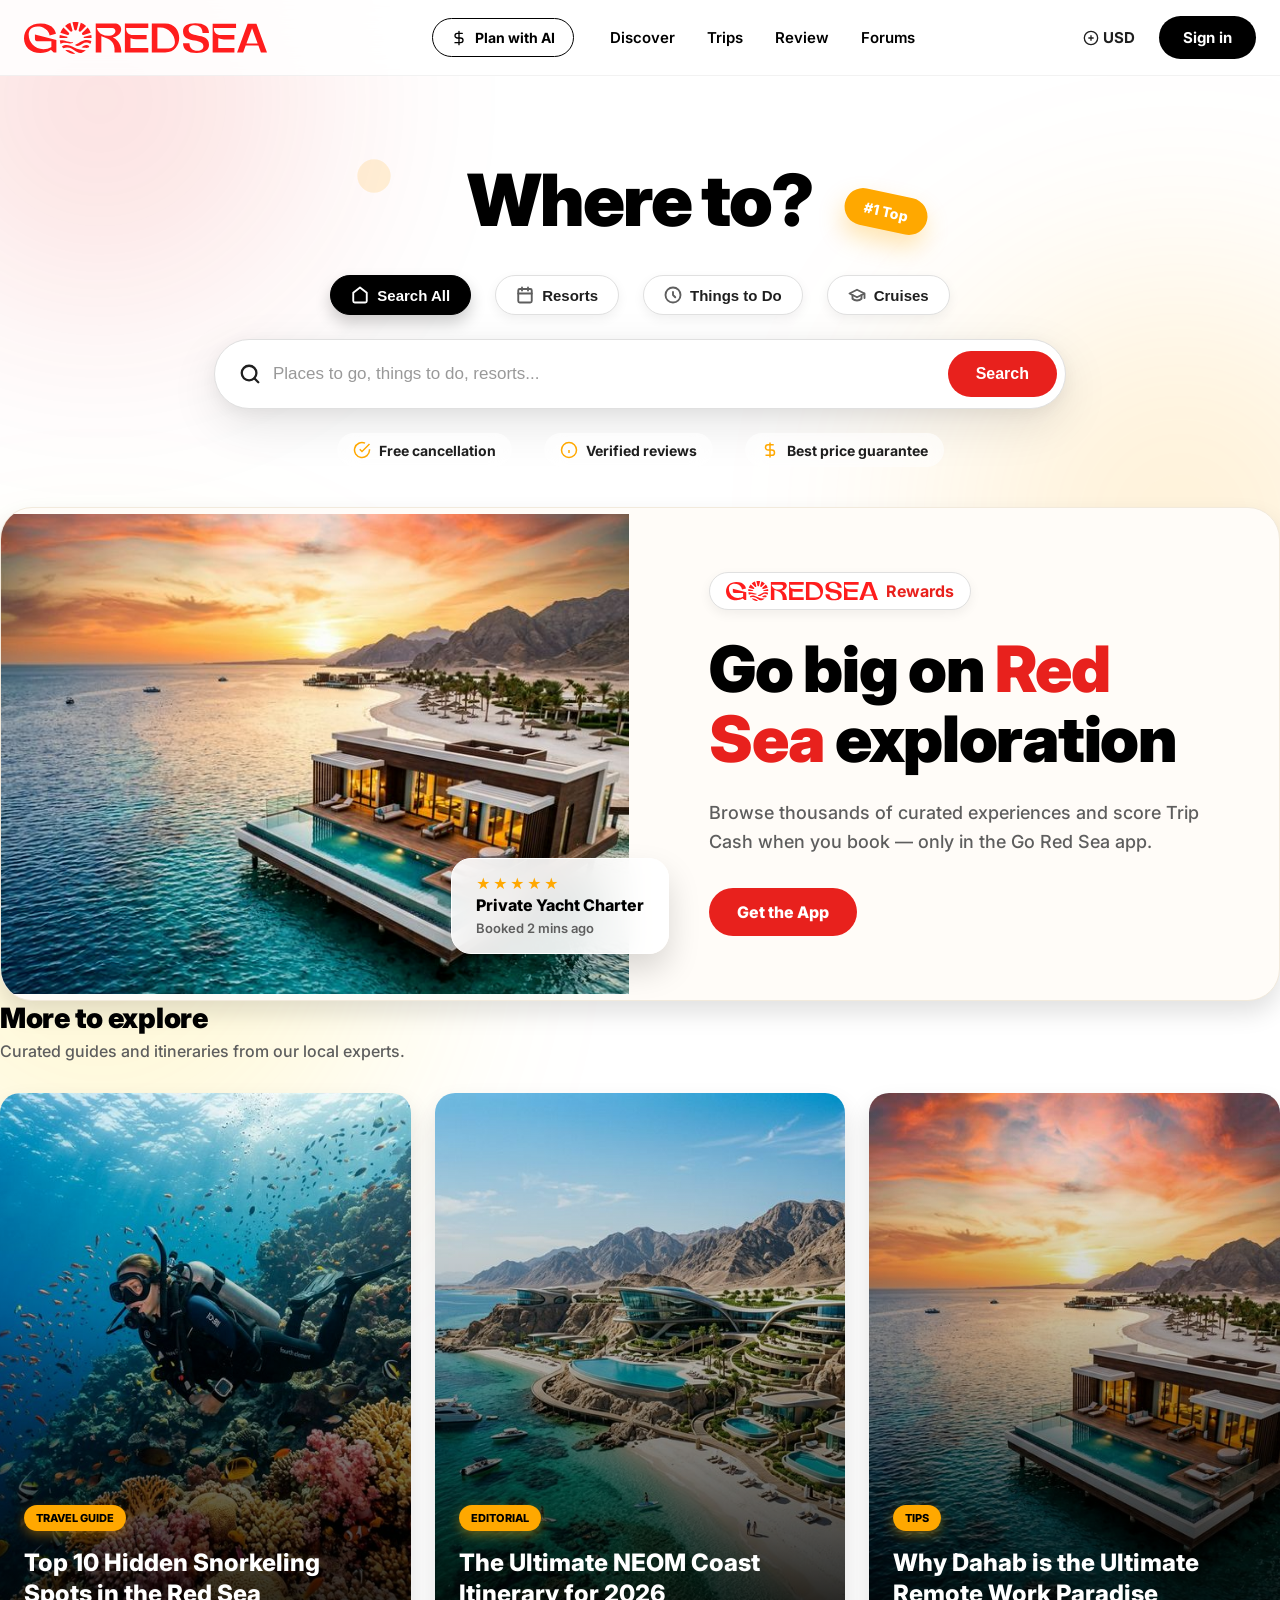
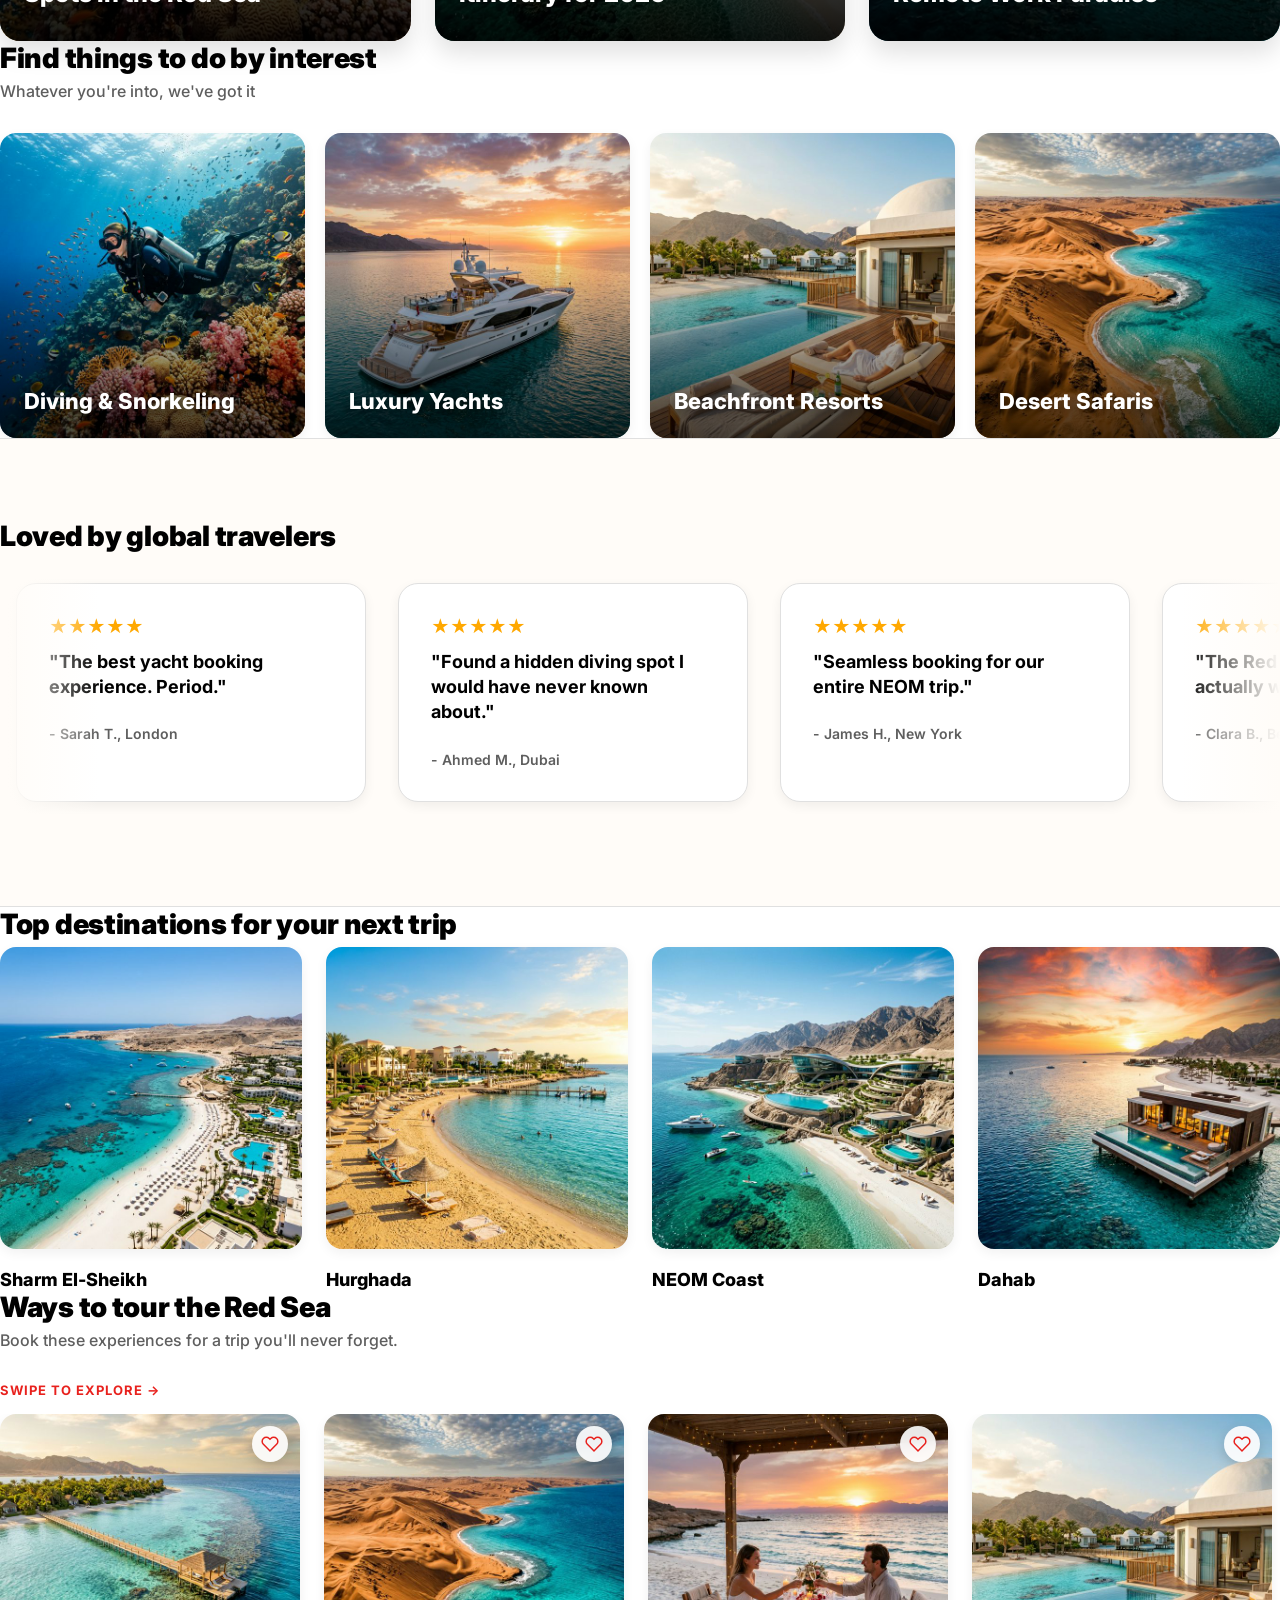
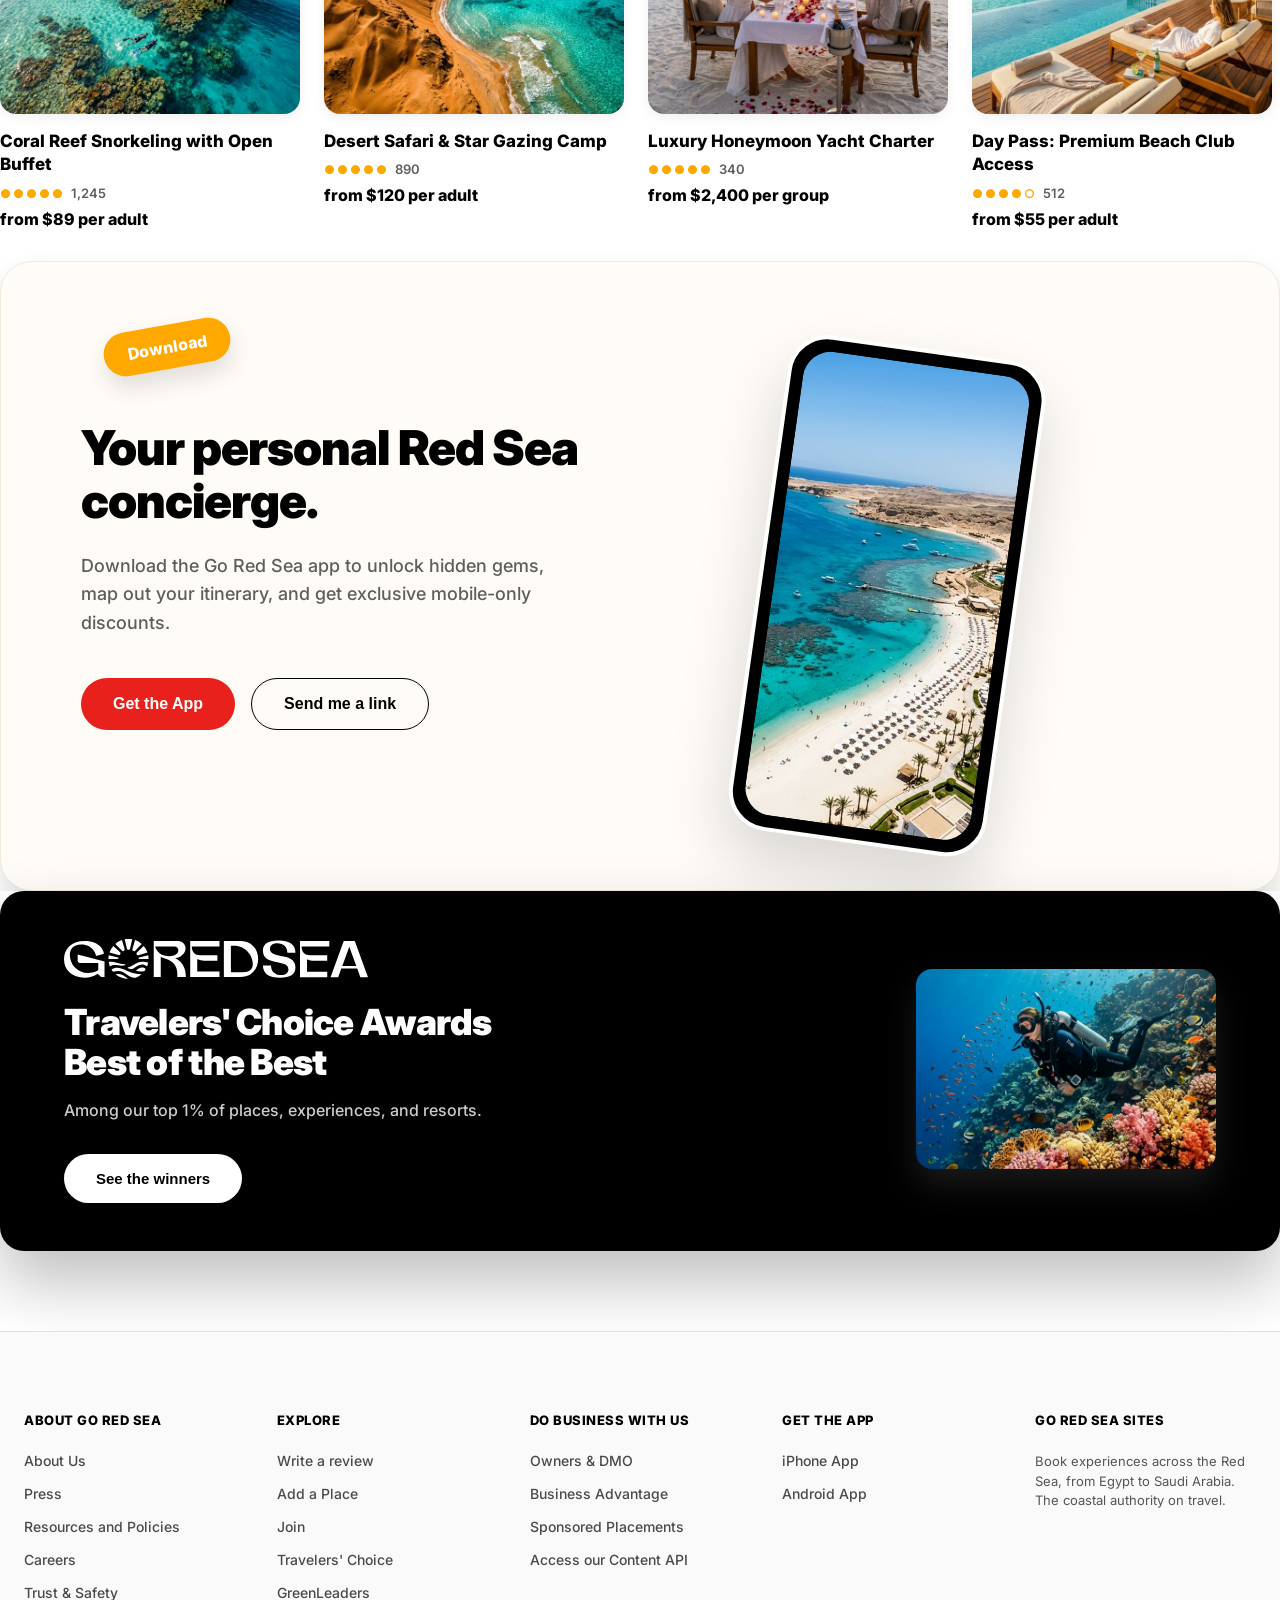
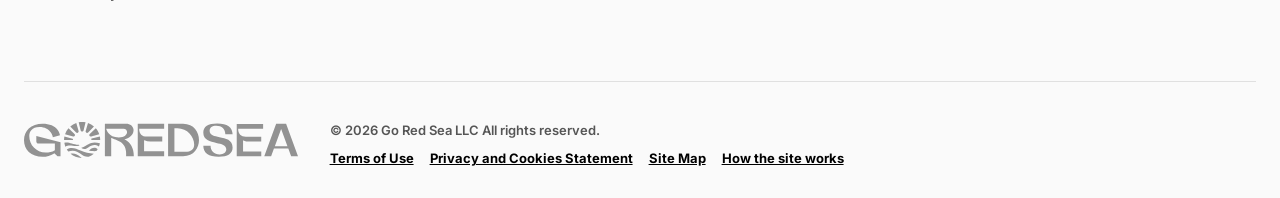
==== commit 10a09a5d: "✨ Transforms Rewards section into luxurious split-card layout - Removed the dense saturated red prom" ====
--- a/index-v2.html
+++ b/index-v2.html
@@ -100,60 +100,28 @@
       </div>
     </section>
 
-    <!-- ════════════ PROMO BANNER (SATURATED RED + BRAND IDENTITY) ════════════ -->
-    <section class="container mt-section reveal">
-      <div class="promo-banner saturated-promo">
-        
-        <div class="promo-bg-patterns pattern-breathe">
-          <div class="floating-badge badge-1 float-slow">
-            <svg viewBox="0 0 24 24" fill="none" stroke="currentColor" stroke-width="2"><path d="M20.59 13.41l-7.17 7.17a2 2 0 0 1-2.83 0L2 12V2h10l8.59 8.59a2 2 0 0 1 0 2.82z"/><line x1="7" y1="7" x2="7.01" y2="7"/></svg>
-          </div>
-          <div class="floating-badge badge-2 float-fast">
-            <img src="assets/logos/logo-red.svg" alt="Icon" style="width: 28px; height: 28px;">
-          </div>
-          <div class="floating-badge badge-3 float-slow-reverse">
-            <svg viewBox="0 0 24 24" fill="none" stroke="currentColor" stroke-width="2"><circle cx="12" cy="12" r="10"/><path d="M12 8v4l3 3"/></svg>
-          </div>
-          
-          <!-- Decorative Logo Watermark Sticker -->
-          <div class="sticker-watermark">
-             <img src="assets/logos/logo-white.svg" alt="Watermark">
-          </div>
-        </div>
-
-        <div class="promo-content relative-z2">
-          <div class="promo-branding">
-            <img src="assets/logos/logo-white.svg" alt="Go Red Sea" style="height: 24px;"> 
-            <strong style="margin-left:8px;">Rewards</strong>
-          </div>
-          
-          <h2 class="promo-heading text-breathe">Go big on<br>Red Sea<br>exploration</h2>
-          
-          <p class="promo-text">Browse thousands of things to do and score Trip Cash when you book — only in the app.</p>
-          
-          <a href="#" class="btn-dark-pill promo-cta pulse-btn">Continue in app</a>
-        </div>
-
-        <div class="promo-visual float-slow">
-          <div class="visual-card">
-            <img src="assets/images/pkg_snorkeling.png" alt="Snorkeling Application" class="visual-img">
-            <div class="visual-popup float-fast">
-              <div class="popup-icon"><svg viewBox="0 0 24 24" fill="none" stroke="currentColor" stroke-width="2"><polyline points="20 6 9 17 4 12"/></svg></div>
-              <div class="popup-text">
-                <strong>Coral Reef Explorer</strong>
-                <span>Book now directly</span>
-              </div>
-            </div>
-            <div class="visual-popup popup-bottom float-slow-reverse">
-              <div class="popup-text">
-                <strong>Private Yacht Charter</strong>
-                <div class="stars">★★★★★</div>
-              </div>
-              <div class="btn-green-sm" style="background:var(--black);">Discover</div>
-            </div>
-          </div>
-        </div>
-
+    <!-- ════════════ PROMO BANNER (ELEGANT REDESIGN) ════════════ -->
+    <section class="container mt-section reveal">
+      <div class="elegant-promo-banner hover-lift">
+        <div class="epb-image">
+          <img src="assets/images/hero.png" alt="Red Sea Yacht">
+          <div class="epb-glass-card float-slow">
+            <div class="epb-stars">★★★★★</div>
+            <strong>Private Yacht Charter</strong>
+            <span>Booked 2 mins ago</span>
+          </div>
+        </div>
+        <div class="epb-content">
+          <div class="promo-branding-light">
+            <img src="assets/logos/logo-red.svg" alt="Go Red Sea" style="height: 20px;"> 
+            <strong style="margin-left:8px; color: var(--red);">Rewards</strong>
+          </div>
+          <h2 class="promo-heading-light text-breathe">Go big on <span style="color:var(--red);">Red Sea</span> exploration</h2>
+          <p class="promo-text-light">Browse thousands of curated experiences and score Trip Cash when you book — only in the Go Red Sea app.</p>
+          <div style="display:flex; gap: 16px;">
+            <a href="#" class="btn-primary-pill pulse-btn">Get the App</a>
+          </div>
+        </div>
       </div>
     </section>
 
--- a/style-v2.css
+++ b/style-v2.css
@@ -136,34 +136,75 @@
 .trust-bar span { display: flex; align-items: center; gap: 8px; font-size: 14px; font-weight: 700; color: var(--text-dark); background: rgba(255,255,255,0.6); padding: 8px 16px; border-radius: 20px; backdrop-filter: blur(10px); }
 .trust-bar svg { width: 18px; height: 18px; color: var(--orange); }
 
-/* ════════════ SATURATED PROMO BANNER ════════════ */
-.container { max-width: 1300px; margin: 0 auto; padding: 0 24px; position:relative; }
-.mt-section { margin-top: 100px; margin-bottom: 100px; }
-
-.promo-banner { background-color: var(--promo-bg); color: #fff; border-radius: 24px; display: flex; align-items: stretch; justify-content: space-between; overflow: hidden; position: relative; min-height: 400px; box-shadow: 0 24px 64px rgba(232,33,29,0.25); }
-.promo-bg-patterns { position: absolute; inset: 0; pointer-events: none; z-index: 1; }
-.floating-badge { position: absolute; background: #fff; color: var(--red); border: 2px solid var(--black); border-radius: 50%; width: 56px; height: 56px; display: flex; align-items: center; justify-content: center; box-shadow: 4px 4px 0px rgba(0,0,0,1); }
-.floating-badge.badge-1 { top: 15%; left: 8%; transform: rotate(-10deg); }
-.floating-badge.badge-2 { top: 60%; left: 5%; transform: rotate(15deg); }
-.floating-badge.badge-3 { bottom: 15%; left: 35%; transform: rotate(5deg); }
-
-.promo-content { position: relative; z-index: 2; flex: 1; padding: 64px 48px 64px 40%; display: flex; flex-direction: column; justify-content: center; align-items: flex-start; }
-.promo-branding { display: flex; align-items: center; font-size: 16px; font-weight: 700; margin-bottom: 20px; background: rgba(0,0,0,0.2); padding: 6px 16px; border-radius: 30px; }
-.promo-heading { font-size: clamp(3rem, 6vw, 4.5rem); font-weight: 900; line-height: 1; margin-bottom: 24px; letter-spacing: -0.03em; }
-.promo-text { font-size: 18px; font-weight: 600; line-height: 1.5; margin-bottom: 32px; max-width: 400px; }
-.promo-cta { font-size: 16px; background: #000; color: #fff; padding: 16px 32px; border: 2px solid #000; }
-.promo-cta:hover { background: #fff; color: #000; }
-
-.promo-visual { position: absolute; left: 10%; top: 50%; z-index: 5; width: 280px; margin-top: -190px; }
-.visual-card { position: relative; background: var(--bg-color); border-radius: 30px; padding: 10px; box-shadow: var(--shadow-lg); border: 4px solid #fff; }
-.visual-img { width: 100%; height: 380px; object-fit: cover; border-radius: 20px; display: block; }
-.visual-popup { position: absolute; top: 40px; right: -60px; background: #fff; color: var(--black); border-radius: 16px; padding: 12px 16px; display: flex; align-items: center; gap: 12px; box-shadow: 0 16px 32px rgba(0,0,0,0.15); border: 1px solid var(--gray-border); }
-.visual-popup.popup-bottom { top: auto; bottom: 40px; right: -30px; left: -30px; justify-content: space-between; }
-.popup-icon { background: #fdf5f5; color: var(--red); width: 36px; height: 36px; border-radius: 10px; display: flex; align-items: center; justify-content: center; }
-.popup-text strong { display: block; font-size: 14px; font-weight: 800; color: #000; margin-bottom: 2px; }
-.popup-text span { display: block; font-size: 12px; color: #666; font-weight: 600; }
-.popup-text .stars { color: var(--orange); font-size: 14px; letter-spacing: 2px; margin-top:4px; }
-.btn-green-sm { background: #000; color: #fff; font-size: 12px; font-weight: 800; padding: 8px 16px; border-radius: 20px; }
+/* ════════════ ELEGANT PROMO BANNER ════════════ */
+.elegant-promo-banner { 
+  display: flex; 
+  align-items: center; 
+  background: #fffcf8; 
+  border-radius: 32px; 
+  overflow: hidden; 
+  box-shadow: var(--shadow-md); 
+  border: 1px solid #f2eadc;
+  transition: transform 0.3s, box-shadow 0.3s;
+}
+.epb-image {
+  flex: 1;
+  position: relative;
+  min-height: 480px;
+}
+.epb-image > img {
+  position: absolute;
+  inset: 0;
+  width: 100%;
+  height: 100%;
+  object-fit: cover;
+}
+.epb-glass-card {
+  position: absolute;
+  bottom: 40px;
+  right: -40px;
+  background: rgba(255,255,255,0.9);
+  backdrop-filter: blur(12px);
+  padding: 16px 24px;
+  border-radius: 20px;
+  box-shadow: 0 16px 32px rgba(0,0,0,0.15);
+  border: 1px solid rgba(255,255,255,1);
+  z-index: 2;
+}
+.epb-stars { color: var(--orange); font-size: 14px; letter-spacing: 2px; margin-bottom: 4px; }
+.epb-glass-card strong { display: block; font-size: 16px; font-weight: 800; color: var(--black); line-height: 1.2; margin-bottom:2px;}
+.epb-glass-card span { font-size: 13px; font-weight: 600; color: var(--text-muted); }
+
+.epb-content {
+  flex: 1;
+  padding: 64px 80px;
+  max-width: 650px;
+}
+.promo-branding-light {
+  display: inline-flex;
+  align-items: center;
+  background: #fff;
+  border: 1px solid var(--gray-border);
+  padding: 8px 16px;
+  border-radius: 30px;
+  box-shadow: var(--shadow-sm);
+  margin-bottom: 24px;
+}
+.promo-heading-light {
+  font-size: clamp(2.5rem, 5vw, 4rem);
+  font-weight: 900;
+  line-height: 1.1;
+  color: var(--black);
+  margin-bottom: 24px;
+  letter-spacing: -0.02em;
+}
+.promo-text-light {
+  font-size: 18px;
+  color: var(--text-muted);
+  font-weight: 500;
+  line-height: 1.6;
+  margin-bottom: 32px;
+}
 
 /* ════════════ GRIDS & OTHERS ════════════ */
 .section-title { font-size: 28px; font-weight: 900; color: var(--black); margin-bottom: 6px; letter-spacing: -0.01em; }
@@ -288,18 +329,21 @@
 }
 
 @media (max-width: 768px) {
+  .mt-section { margin-top: 64px; margin-bottom: 64px; }
+  
   .hero-search { margin: 40px auto; }
-  .search-tabs { flex-wrap: wrap; gap: 16px; justify-content: center; }
+  .search-tabs { flex-wrap: wrap; gap: 12px; justify-content: center; }
   .search-tabs .tab-btn { padding: 8px 16px; font-size: 14px; }
   
-  .promo-banner { flex-direction: column; min-height: auto; padding-bottom: 0; }
-  .promo-visual { position: static; transform: none; width: 100%; padding: 0 40px; margin-top: 32px; margin-bottom: -40px; }
-  .promo-content { padding: 40px 24px; align-items: center; text-align: center; }
-  .promo-heading { font-size: 2.5rem; }
-  .promo-text { margin-bottom: 24px; }
-  
+  .sticker-badge { right: 5%; transform: scale(0.8) rotate(12deg); }
+  .sticker-sun { left: 5%; transform: scale(0.8); }
+  
+  .elegant-promo-banner { flex-direction: column; }
+  .epb-image { min-height: 350px; width: 100%; }
+  .epb-glass-card { right: 24px; bottom: -20px; }
+  .epb-content { padding: 48px 24px; text-align: center; }
+  .promo-branding-light { margin: 0 auto 24px; }
   .floating-badge { display: none; } 
-  .visual-popup { right: 0; transform: scale(0.8); }
 
   .secondary-promo { flex-direction: column; padding: 40px 24px; text-align: center; gap: 32px; }
   .sp-content { align-items: center; }
@@ -311,22 +355,54 @@
 }
 
 @media (max-width: 480px) {
-  .hero-title { font-size: 2.2rem; }
-  .search-bar { flex-direction: column; padding: 12px; border-radius: 20px; }
+  .header-container { padding: 16px 20px; }
+  .logo img { height: 26px; }
+  .header-right { gap: 16px; font-size: 14px; font-weight: 700; }
+  .btn-dark-pill { padding: 12px 20px; font-size: 15px; white-space: nowrap; border-radius: 30px; }
+  
+  .hero-title { font-size: 2.5rem; margin-bottom: 24px; }
+  .search-tabs { gap: 8px; margin-bottom: 24px; }
+  .tab-btn { font-size: 14px !important; padding: 10px 18px !important; }
+  
+  .search-bar-wrap { margin-bottom: 24px; padding: 0 16px; }
+  .search-bar { flex-direction: column; padding: 16px; border-radius: 24px; background: #fff; box-shadow: 0 12px 32px rgba(0,0,0,0.08); border: none; }
   .search-icon { display: none; }
-  .search-bar input { width: 100%; padding: 12px; text-align: center; }
-  .search-submit { width: 100%; padding: 16px; }
-  
-  .interest-grid { grid-template-columns: 1fr; }
-  .dest-grid-ta { grid-template-columns: 1fr; }
-  .magazine-grid { grid-template-columns: 1fr; }
+  .search-bar input { width: 100%; padding: 8px 8px 16px 8px; text-align: left; font-size: 16px; }
+  .search-submit { width: 100%; padding: 16px; border-radius: 100px; font-size: 18px; font-weight: 800; background: var(--red); color: #fff; border: none; }
+  
+  .trust-bar { gap: 12px; margin-bottom: 40px; }
+  .trust-bar span { font-size: 13px; padding: 10px 20px; background: #fff; box-shadow: 0 4px 12px rgba(0,0,0,0.06); border-radius: 30px; }
+  
+  .epb-glass-card { right: 0; transform: scale(0.85); transform-origin: bottom right;}
+  .promo-heading-light { font-size: 2.2rem; }
+  .promo-text-light { font-size: 16px; }
+  
+  /* Convert block grids to horizontal mobile carousels */
+  .magazine-grid, .interest-grid, .dest-grid-ta {
+    display: flex;
+    flex-wrap: nowrap;
+    overflow-x: auto;
+    scroll-snap-type: x mandatory;
+    gap: 16px;
+    padding-bottom: 16px;
+    margin: 0 -24px;
+    padding-left: 24px;
+    padding-right: 24px;
+  }
+  .magazine-grid::-webkit-scrollbar, .interest-grid::-webkit-scrollbar, .dest-grid-ta::-webkit-scrollbar { display: none; }
+  
   .mag-card:last-child { display: block; }
-  
-  .app-section { flex-direction: column; padding: 32px 24px; text-align: center; }
+  .mag-card { flex: 0 0 260px; scroll-snap-align: center; }
+  .interest-card { flex: 0 0 240px; scroll-snap-align: center; }
+  .dest-card-ta { flex: 0 0 200px; scroll-snap-align: center; }
+  
+  .app-section { flex-direction: column; padding: 32px 24px; text-align: center; border-radius: 20px; }
   .app-content h2 { font-size: 32px; }
-  .app-buttons { justify-content: center; width: 100%; }
+  .app-buttons { justify-content: center; width: 100%; flex-direction: column; gap: 12px;}
   .app-buttons button { width: 100%; }
-  .mockup-frame { margin-top: 40px; transform: none; height: 400px; width: 100%; max-width: 250px; }
-  
-  .footer-ta-inner { grid-template-columns: 1fr; }
-}
+  
+  .mockup-frame { margin-top: 40px; transform: none; height: 350px; width: 100%; max-width: 220px; padding: 8px;}
+  .mockup-img { border-radius: 20px; }
+  
+  .footer-ta-inner { grid-template-columns: 1fr; gap: 40px; }
+}
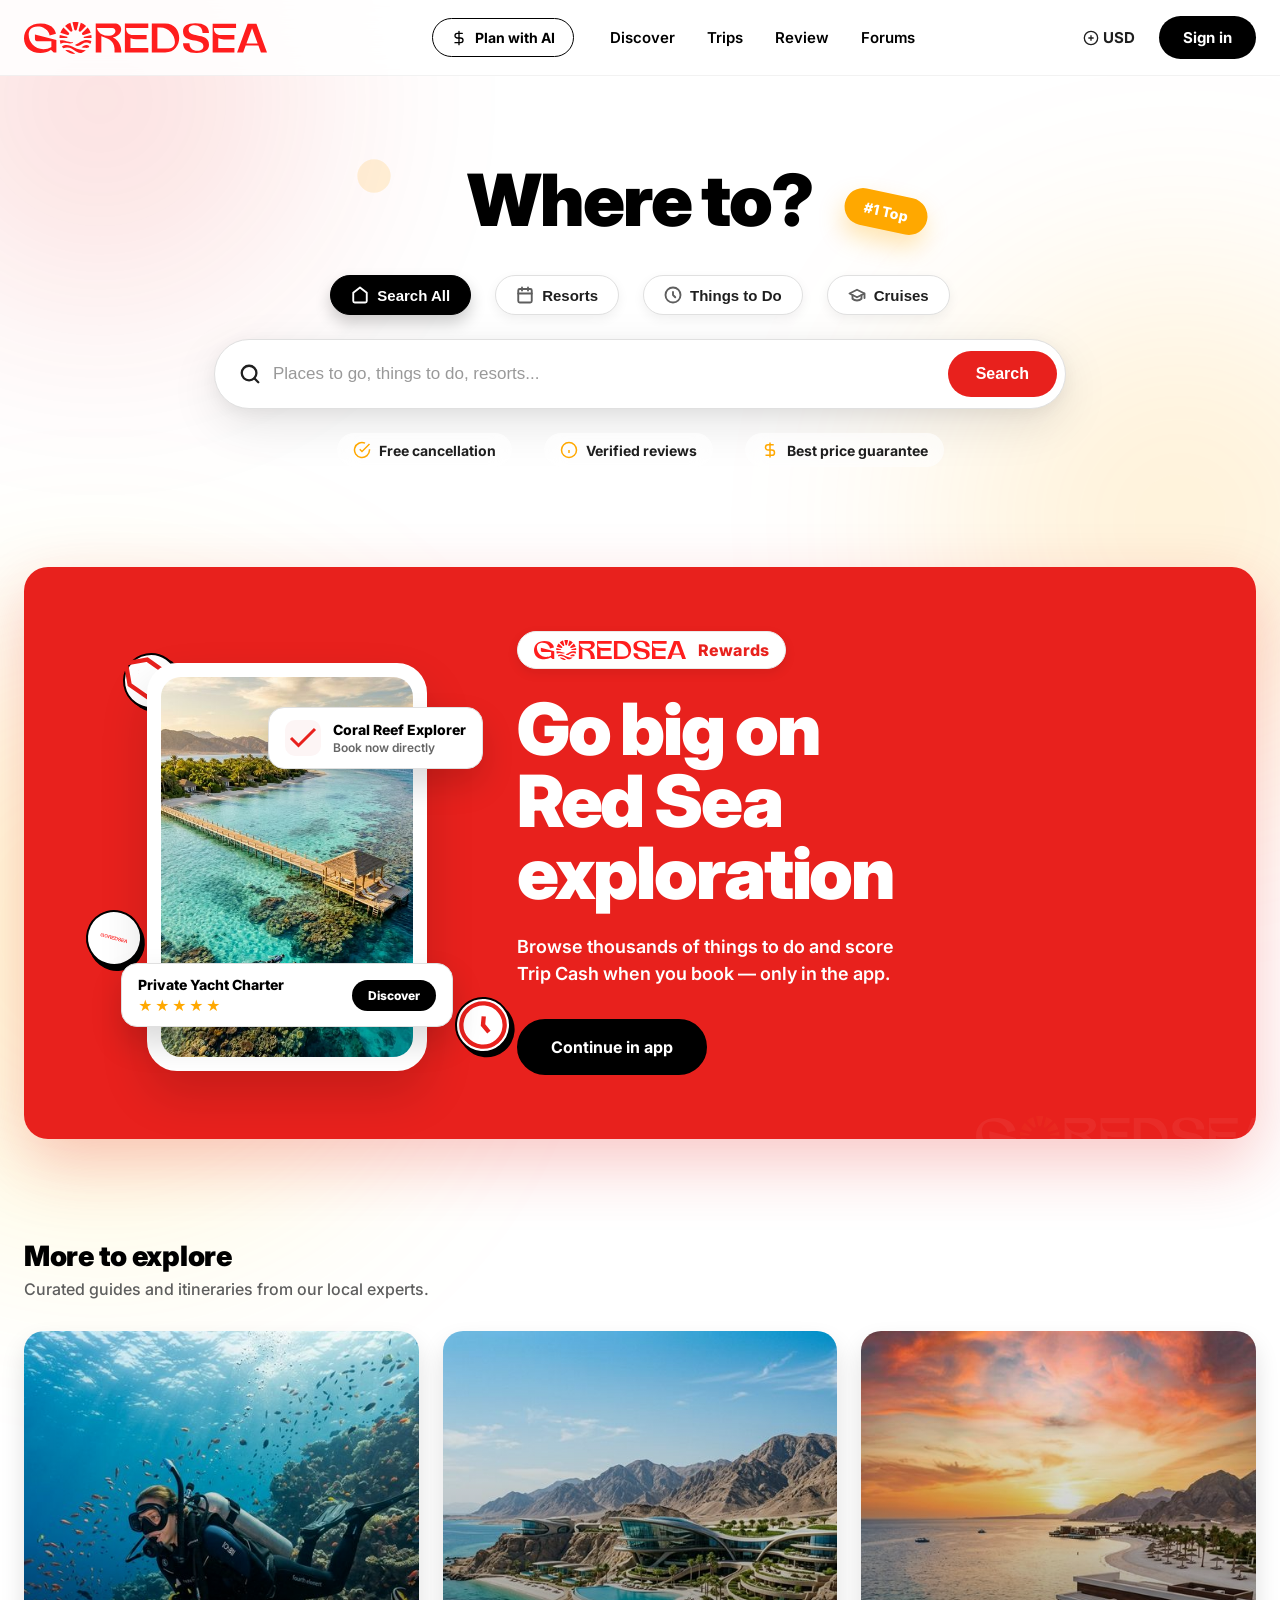
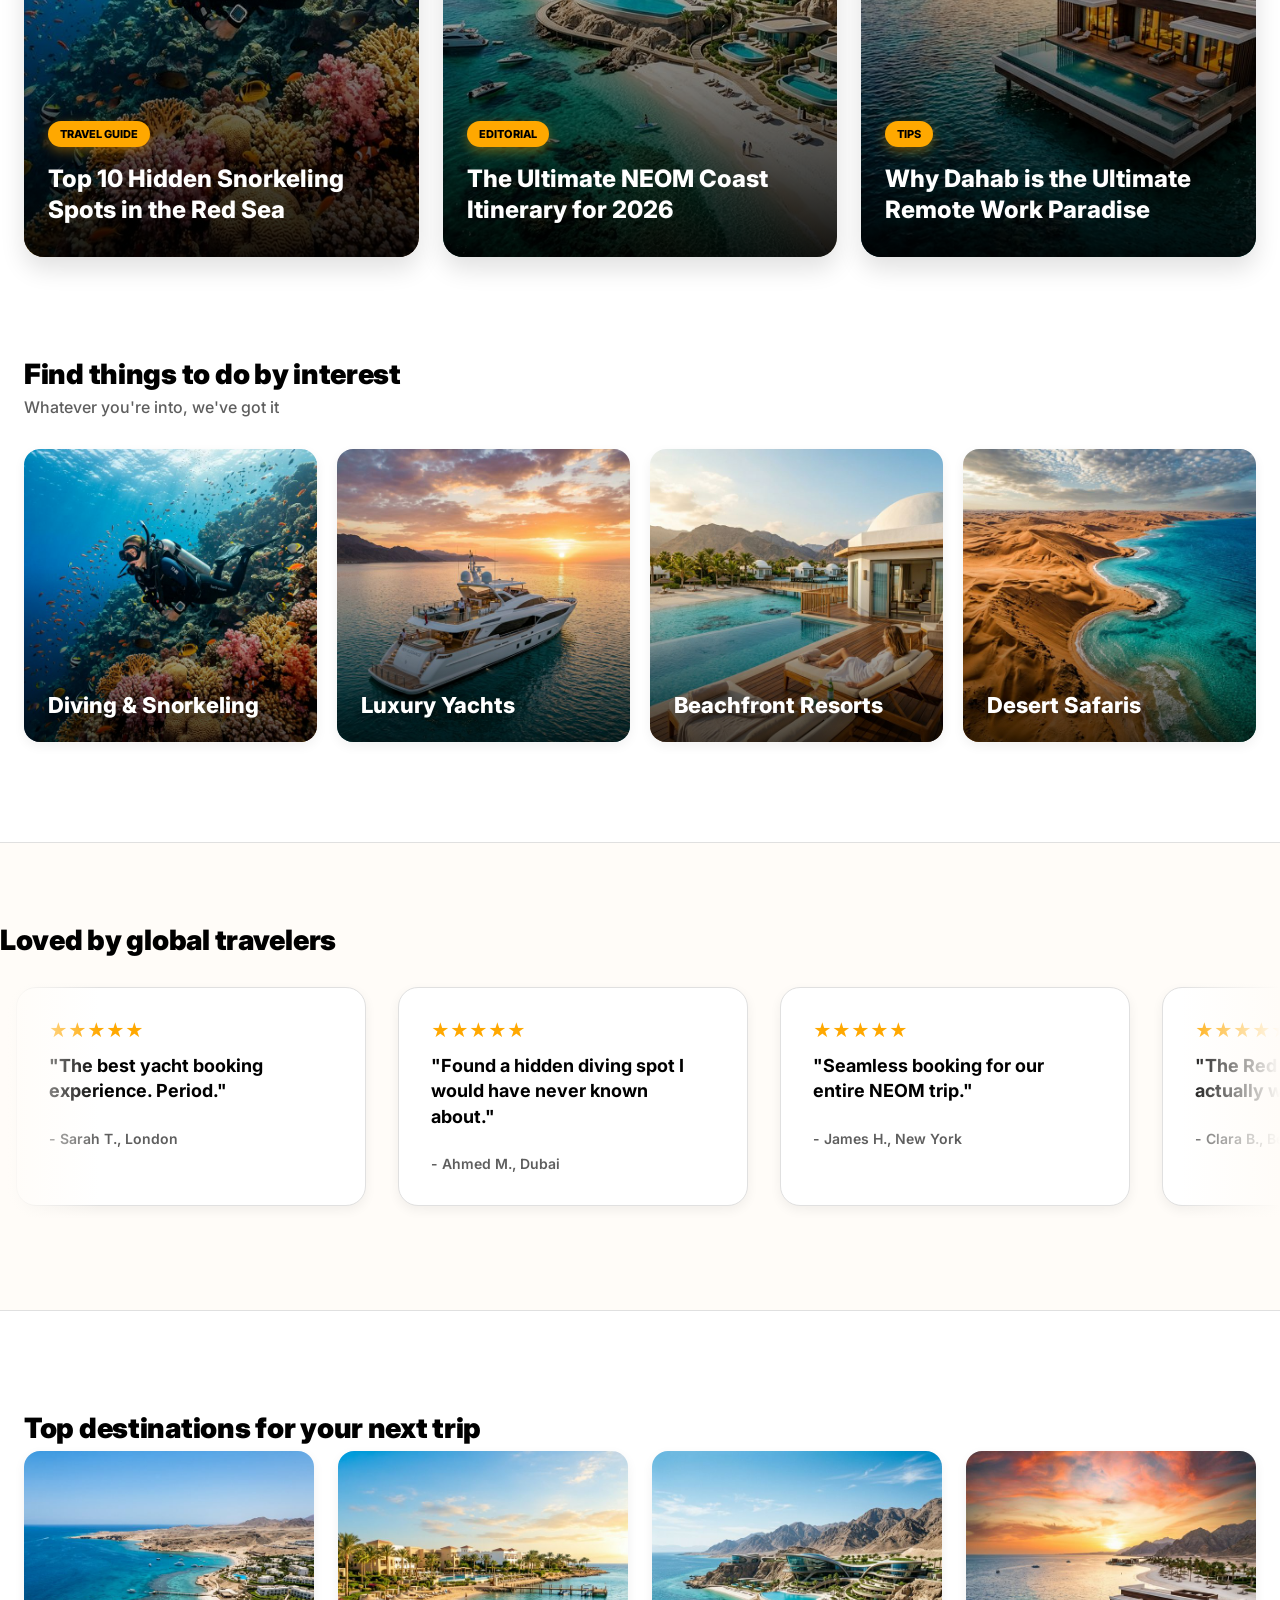
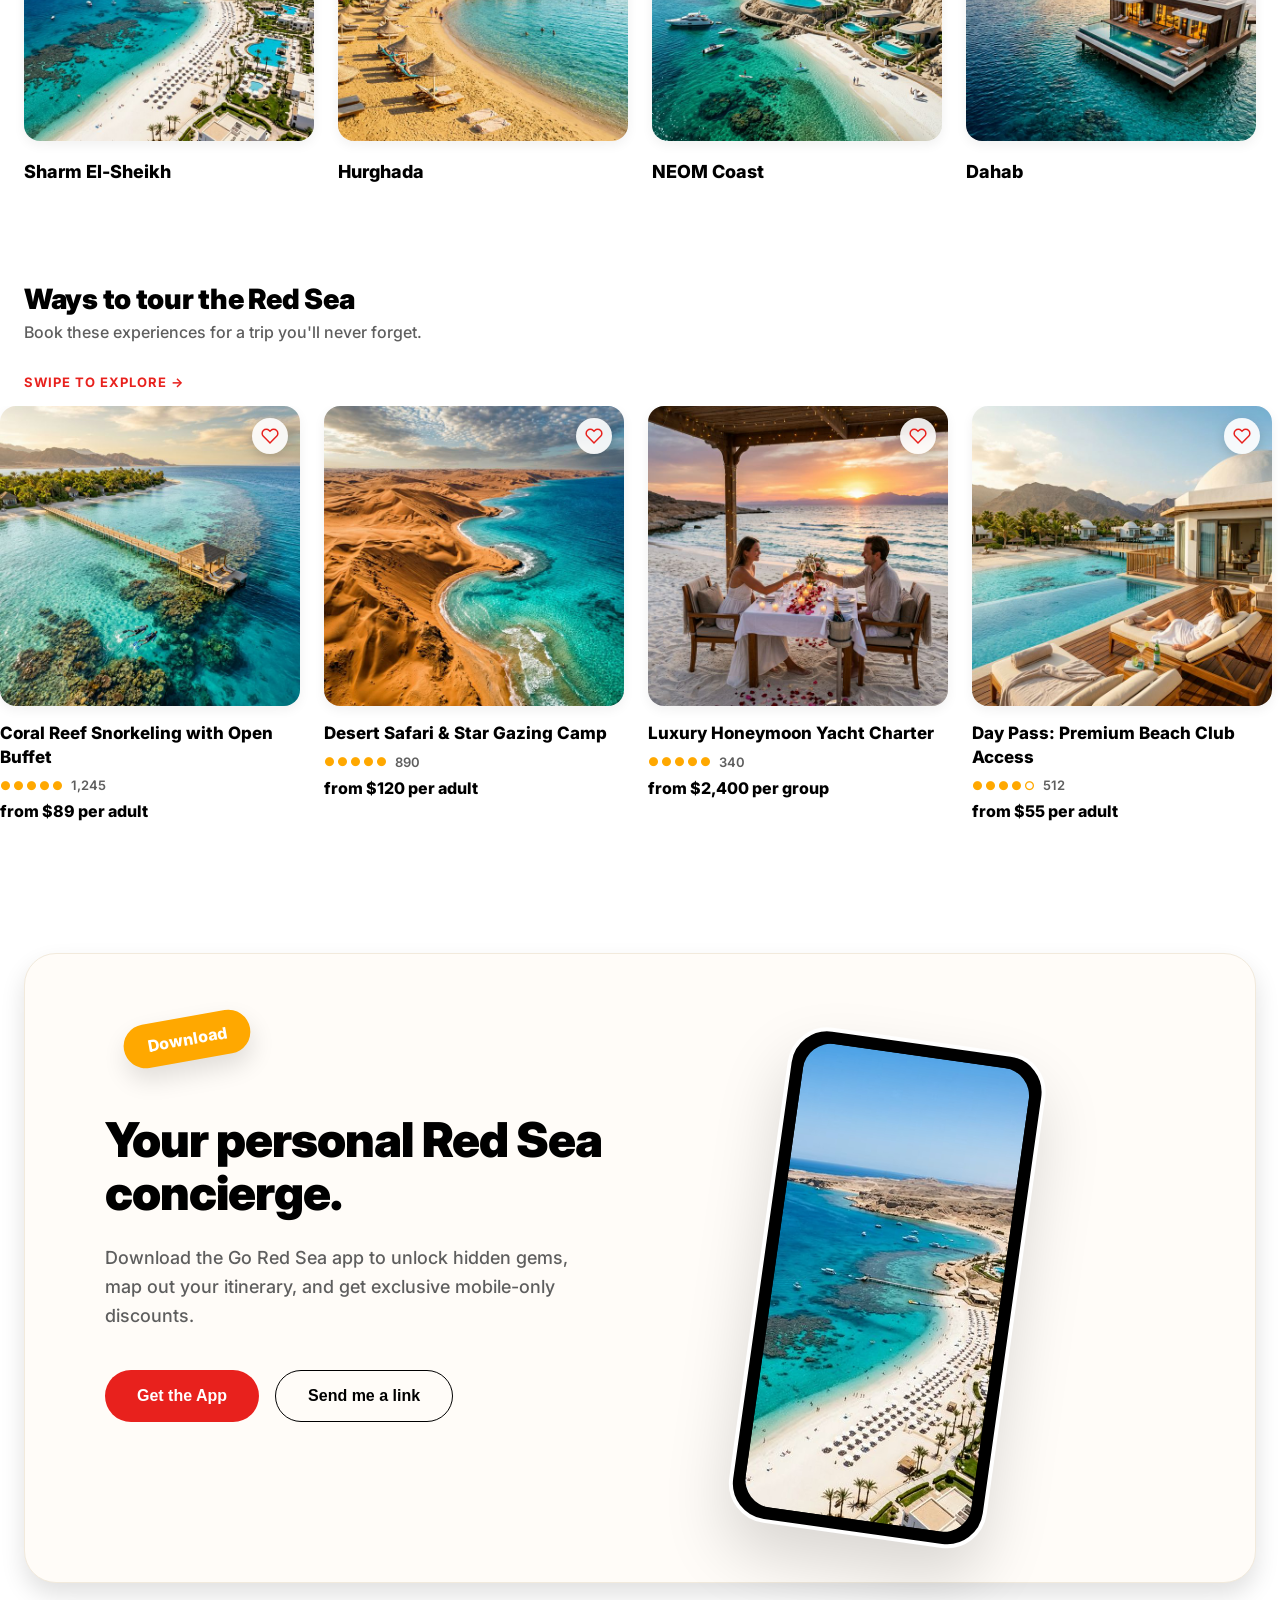
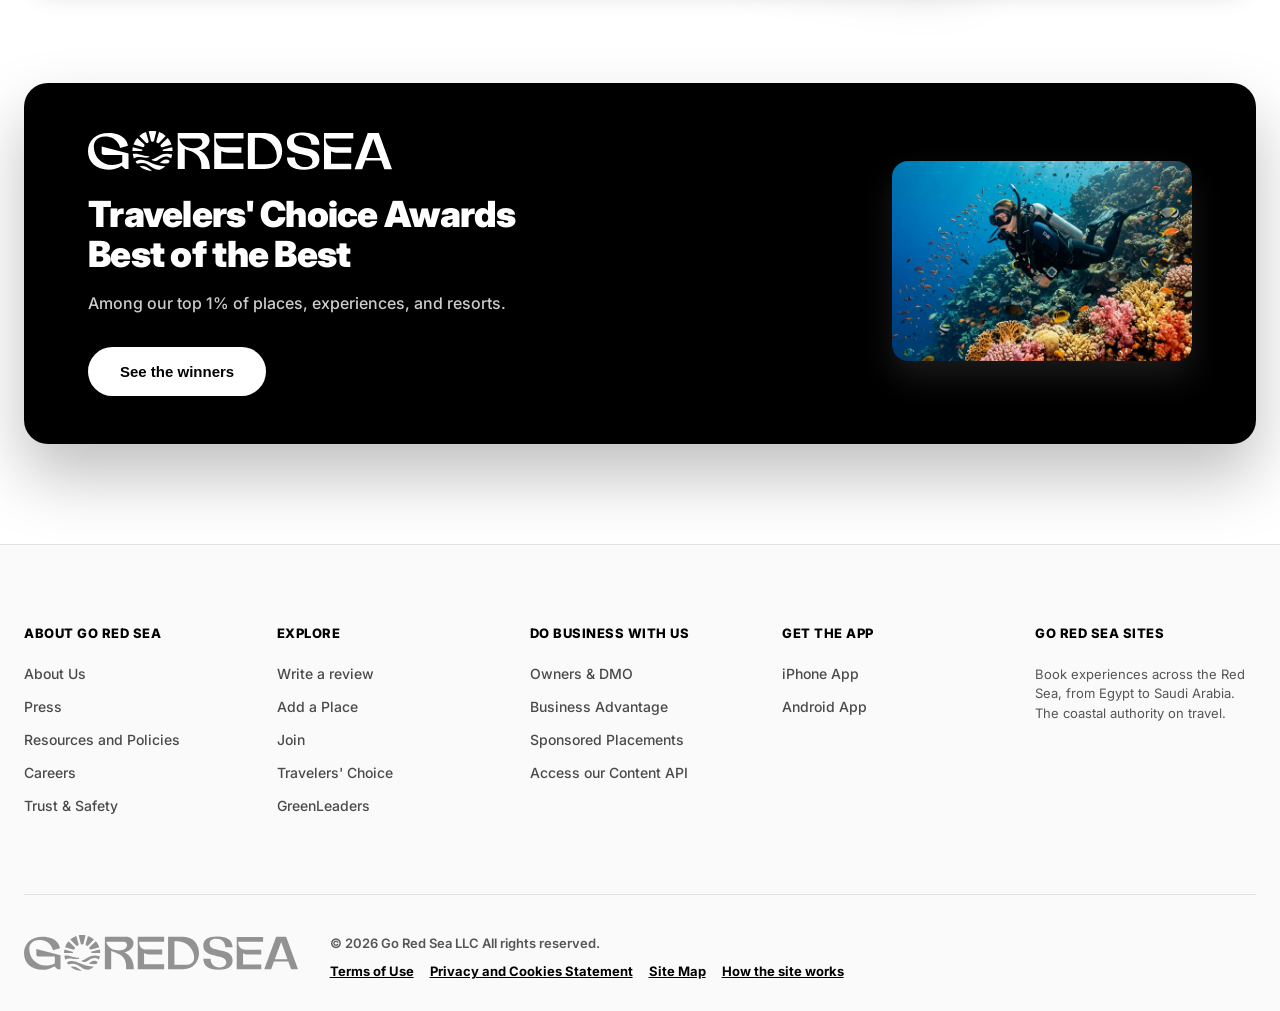
==== commit 74008216: "✨ Revert to Saturated Promo Banner and accurately style Rewards pill badge - Restored the thick red " ====
--- a/index-v2.html
+++ b/index-v2.html
@@ -100,28 +100,59 @@
       </div>
     </section>
 
-    <!-- ════════════ PROMO BANNER (ELEGANT REDESIGN) ════════════ -->
-    <section class="container mt-section reveal">
-      <div class="elegant-promo-banner hover-lift">
-        <div class="epb-image">
-          <img src="assets/images/hero.png" alt="Red Sea Yacht">
-          <div class="epb-glass-card float-slow">
-            <div class="epb-stars">★★★★★</div>
-            <strong>Private Yacht Charter</strong>
-            <span>Booked 2 mins ago</span>
-          </div>
-        </div>
-        <div class="epb-content">
-          <div class="promo-branding-light">
+    <!-- ════════════ PROMO BANNER (SATURATED RED) ════════════ -->
+    <section class="container mt-section reveal">
+      <div class="promo-banner saturated-promo">
+        
+        <div class="promo-bg-patterns pattern-breathe">
+          <div class="floating-badge badge-1 float-slow">
+            <svg viewBox="0 0 24 24" fill="none" stroke="currentColor" stroke-width="2"><path d="M20.59 13.41l-7.17 7.17a2 2 0 0 1-2.83 0L2 12V2h10l8.59 8.59a2 2 0 0 1 0 2.82z"/><line x1="7" y1="7" x2="7.01" y2="7"/></svg>
+          </div>
+          <div class="floating-badge badge-2 float-fast">
+            <img src="assets/logos/logo-red.svg" alt="Icon" style="width: 28px; height: 28px;">
+          </div>
+          <div class="floating-badge badge-3 float-slow-reverse">
+            <svg viewBox="0 0 24 24" fill="none" stroke="currentColor" stroke-width="2"><circle cx="12" cy="12" r="10"/><path d="M12 8v4l3 3"/></svg>
+          </div>
+          
+          <div class="sticker-watermark">
+             <img src="assets/logos/logo-white.svg" alt="Watermark">
+          </div>
+        </div>
+
+        <div class="promo-content relative-z2">
+          <div class="promo-branding">
             <img src="assets/logos/logo-red.svg" alt="Go Red Sea" style="height: 20px;"> 
-            <strong style="margin-left:8px; color: var(--red);">Rewards</strong>
-          </div>
-          <h2 class="promo-heading-light text-breathe">Go big on <span style="color:var(--red);">Red Sea</span> exploration</h2>
-          <p class="promo-text-light">Browse thousands of curated experiences and score Trip Cash when you book — only in the Go Red Sea app.</p>
-          <div style="display:flex; gap: 16px;">
-            <a href="#" class="btn-primary-pill pulse-btn">Get the App</a>
-          </div>
-        </div>
+            <strong style="margin-left:6px; color: var(--red);">Rewards</strong>
+          </div>
+          
+          <h2 class="promo-heading text-breathe">Go big on<br>Red Sea<br>exploration</h2>
+          
+          <p class="promo-text">Browse thousands of things to do and score Trip Cash when you book — only in the app.</p>
+          
+          <a href="#" class="btn-dark-pill promo-cta pulse-btn">Continue in app</a>
+        </div>
+
+        <div class="promo-visual float-slow">
+          <div class="visual-card">
+            <img src="assets/images/pkg_snorkeling.png" alt="Snorkeling Application" class="visual-img">
+            <div class="visual-popup float-fast">
+              <div class="popup-icon"><svg viewBox="0 0 24 24" fill="none" stroke="currentColor" stroke-width="2"><polyline points="20 6 9 17 4 12"/></svg></div>
+              <div class="popup-text">
+                <strong>Coral Reef Explorer</strong>
+                <span>Book now directly</span>
+              </div>
+            </div>
+            <div class="visual-popup popup-bottom float-slow-reverse">
+              <div class="popup-text">
+                <strong>Private Yacht Charter</strong>
+                <div class="stars">★★★★★</div>
+              </div>
+              <div class="btn-green-sm" style="background:var(--black);">Discover</div>
+            </div>
+          </div>
+        </div>
+
       </div>
     </section>
 
--- a/style-v2.css
+++ b/style-v2.css
@@ -136,75 +136,46 @@
 .trust-bar span { display: flex; align-items: center; gap: 8px; font-size: 14px; font-weight: 700; color: var(--text-dark); background: rgba(255,255,255,0.6); padding: 8px 16px; border-radius: 20px; backdrop-filter: blur(10px); }
 .trust-bar svg { width: 18px; height: 18px; color: var(--orange); }
 
-/* ════════════ ELEGANT PROMO BANNER ════════════ */
-.elegant-promo-banner { 
-  display: flex; 
-  align-items: center; 
-  background: #fffcf8; 
-  border-radius: 32px; 
-  overflow: hidden; 
-  box-shadow: var(--shadow-md); 
-  border: 1px solid #f2eadc;
-  transition: transform 0.3s, box-shadow 0.3s;
-}
-.epb-image {
-  flex: 1;
-  position: relative;
-  min-height: 480px;
-}
-.epb-image > img {
-  position: absolute;
-  inset: 0;
-  width: 100%;
-  height: 100%;
-  object-fit: cover;
-}
-.epb-glass-card {
-  position: absolute;
-  bottom: 40px;
-  right: -40px;
-  background: rgba(255,255,255,0.9);
-  backdrop-filter: blur(12px);
-  padding: 16px 24px;
-  border-radius: 20px;
-  box-shadow: 0 16px 32px rgba(0,0,0,0.15);
-  border: 1px solid rgba(255,255,255,1);
-  z-index: 2;
-}
-.epb-stars { color: var(--orange); font-size: 14px; letter-spacing: 2px; margin-bottom: 4px; }
-.epb-glass-card strong { display: block; font-size: 16px; font-weight: 800; color: var(--black); line-height: 1.2; margin-bottom:2px;}
-.epb-glass-card span { font-size: 13px; font-weight: 600; color: var(--text-muted); }
-
-.epb-content {
-  flex: 1;
-  padding: 64px 80px;
-  max-width: 650px;
-}
-.promo-branding-light {
+/* ════════════ SATURATED PROMO BANNER ════════════ */
+.container { max-width: 1300px; margin: 0 auto; padding: 0 24px; position:relative; }
+.mt-section { margin-top: 100px; margin-bottom: 100px; }
+
+.promo-banner { background-color: var(--promo-bg); color: #fff; border-radius: 24px; display: flex; align-items: stretch; justify-content: space-between; overflow: hidden; position: relative; min-height: 400px; box-shadow: 0 24px 64px rgba(232,33,29,0.25); }
+.promo-bg-patterns { position: absolute; inset: 0; pointer-events: none; z-index: 1; }
+.floating-badge { position: absolute; background: #fff; color: var(--red); border: 2px solid var(--black); border-radius: 50%; width: 56px; height: 56px; display: flex; align-items: center; justify-content: center; box-shadow: 4px 4px 0px rgba(0,0,0,1); }
+.floating-badge.badge-1 { top: 15%; left: 8%; transform: rotate(-10deg); }
+.floating-badge.badge-2 { top: 60%; left: 5%; transform: rotate(15deg); }
+.floating-badge.badge-3 { bottom: 15%; left: 35%; transform: rotate(5deg); }
+
+.promo-content { position: relative; z-index: 2; flex: 1; padding: 64px 48px 64px 40%; display: flex; flex-direction: column; justify-content: center; align-items: flex-start; }
+.promo-branding {
   display: inline-flex;
   align-items: center;
   background: #fff;
-  border: 1px solid var(--gray-border);
+  border: 1px solid #eaeaea;
   padding: 8px 16px;
-  border-radius: 30px;
-  box-shadow: var(--shadow-sm);
+  border-radius: 40px;
+  box-shadow: 0 4px 12px rgba(0,0,0,0.08);
   margin-bottom: 24px;
 }
-.promo-heading-light {
-  font-size: clamp(2.5rem, 5vw, 4rem);
-  font-weight: 900;
-  line-height: 1.1;
-  color: var(--black);
-  margin-bottom: 24px;
-  letter-spacing: -0.02em;
-}
-.promo-text-light {
-  font-size: 18px;
-  color: var(--text-muted);
-  font-weight: 500;
-  line-height: 1.6;
-  margin-bottom: 32px;
-}
+.promo-branding img { height: 18px; margin-right: 6px; }
+.promo-branding strong { color: var(--red); font-size: 16px; font-weight: 800; letter-spacing: 0.2px; }
+
+.promo-heading { font-size: clamp(3rem, 6vw, 4.5rem); font-weight: 900; line-height: 1; margin-bottom: 24px; letter-spacing: -0.03em; }
+.promo-text { font-size: 18px; font-weight: 600; line-height: 1.5; margin-bottom: 32px; max-width: 400px; }
+.promo-cta { font-size: 16px; background: #000; color: #fff; padding: 16px 32px; border: 2px solid #000; }
+.promo-cta:hover { background: #fff; color: #000; }
+
+.promo-visual { position: absolute; left: 10%; top: 50%; z-index: 5; width: 280px; margin-top: -190px; }
+.visual-card { position: relative; background: var(--bg-color); border-radius: 30px; padding: 10px; box-shadow: var(--shadow-lg); border: 4px solid #fff; }
+.visual-img { width: 100%; height: 380px; object-fit: cover; border-radius: 20px; display: block; }
+.visual-popup { position: absolute; top: 40px; right: -60px; background: #fff; color: var(--black); border-radius: 16px; padding: 12px 16px; display: flex; align-items: center; gap: 12px; box-shadow: 0 16px 32px rgba(0,0,0,0.15); border: 1px solid var(--gray-border); }
+.visual-popup.popup-bottom { top: auto; bottom: 40px; right: -30px; left: -30px; justify-content: space-between; }
+.popup-icon { background: #fdf5f5; color: var(--red); width: 36px; height: 36px; border-radius: 10px; display: flex; align-items: center; justify-content: center; }
+.popup-text strong { display: block; font-size: 14px; font-weight: 800; color: #000; margin-bottom: 2px; }
+.popup-text span { display: block; font-size: 12px; color: #666; font-weight: 600; }
+.popup-text .stars { color: var(--orange); font-size: 14px; letter-spacing: 2px; margin-top:4px; }
+.btn-green-sm { background: #000; color: #fff; font-size: 12px; font-weight: 800; padding: 8px 16px; border-radius: 20px; }
 
 /* ════════════ GRIDS & OTHERS ════════════ */
 .section-title { font-size: 28px; font-weight: 900; color: var(--black); margin-bottom: 6px; letter-spacing: -0.01em; }
@@ -338,12 +309,17 @@
   .sticker-badge { right: 5%; transform: scale(0.8) rotate(12deg); }
   .sticker-sun { left: 5%; transform: scale(0.8); }
   
-  .elegant-promo-banner { flex-direction: column; }
-  .epb-image { min-height: 350px; width: 100%; }
-  .epb-glass-card { right: 24px; bottom: -20px; }
-  .epb-content { padding: 48px 24px; text-align: center; }
-  .promo-branding-light { margin: 0 auto 24px; }
-  .floating-badge { display: none; } 
+  .promo-banner { flex-direction: column; min-height: auto; padding-bottom: 0; border-radius: 20px; }
+  .promo-visual { position: static; transform: none; width: 100%; padding: 0 24px; margin-top: 32px; margin-bottom: -32px; }
+  .visual-card { border-radius: 20px; padding: 6px; }
+  .visual-img { height: 280px; }
+  .visual-popup { right: 0; transform: scale(0.8); transform-origin: right center; }
+  .visual-popup.popup-bottom { right: auto; left: 0; transform-origin: left center;}
+  
+  .promo-content { padding: 40px 24px; align-items: center; text-align: center; }
+  .promo-heading { font-size: 2.8rem; }
+  .promo-text { margin-bottom: 24px; font-size: 16px; }
+  .floating-badge { display: none; }
 
   .secondary-promo { flex-direction: column; padding: 40px 24px; text-align: center; gap: 32px; }
   .sp-content { align-items: center; }
@@ -373,10 +349,7 @@
   .trust-bar { gap: 12px; margin-bottom: 40px; }
   .trust-bar span { font-size: 13px; padding: 10px 20px; background: #fff; box-shadow: 0 4px 12px rgba(0,0,0,0.06); border-radius: 30px; }
   
-  .epb-glass-card { right: 0; transform: scale(0.85); transform-origin: bottom right;}
-  .promo-heading-light { font-size: 2.2rem; }
-  .promo-text-light { font-size: 16px; }
-  
+
   /* Convert block grids to horizontal mobile carousels */
   .magazine-grid, .interest-grid, .dest-grid-ta {
     display: flex;
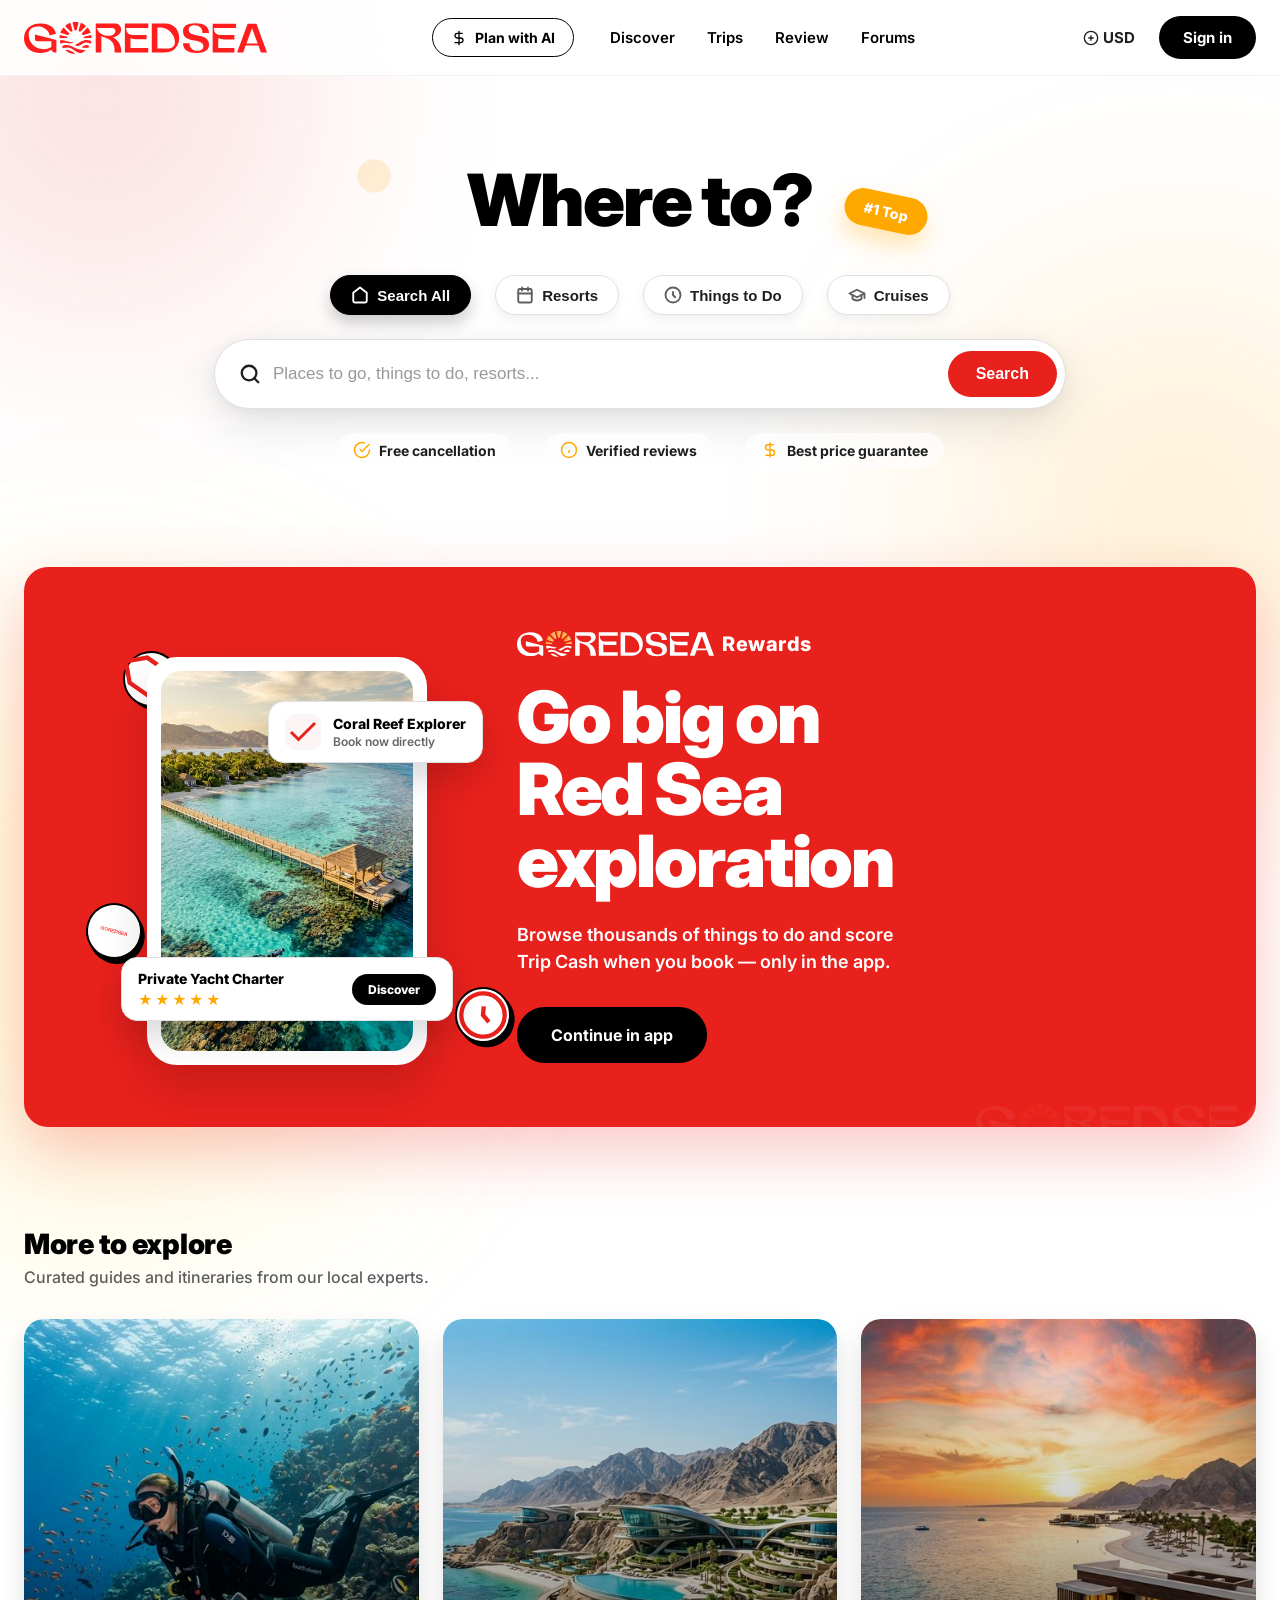
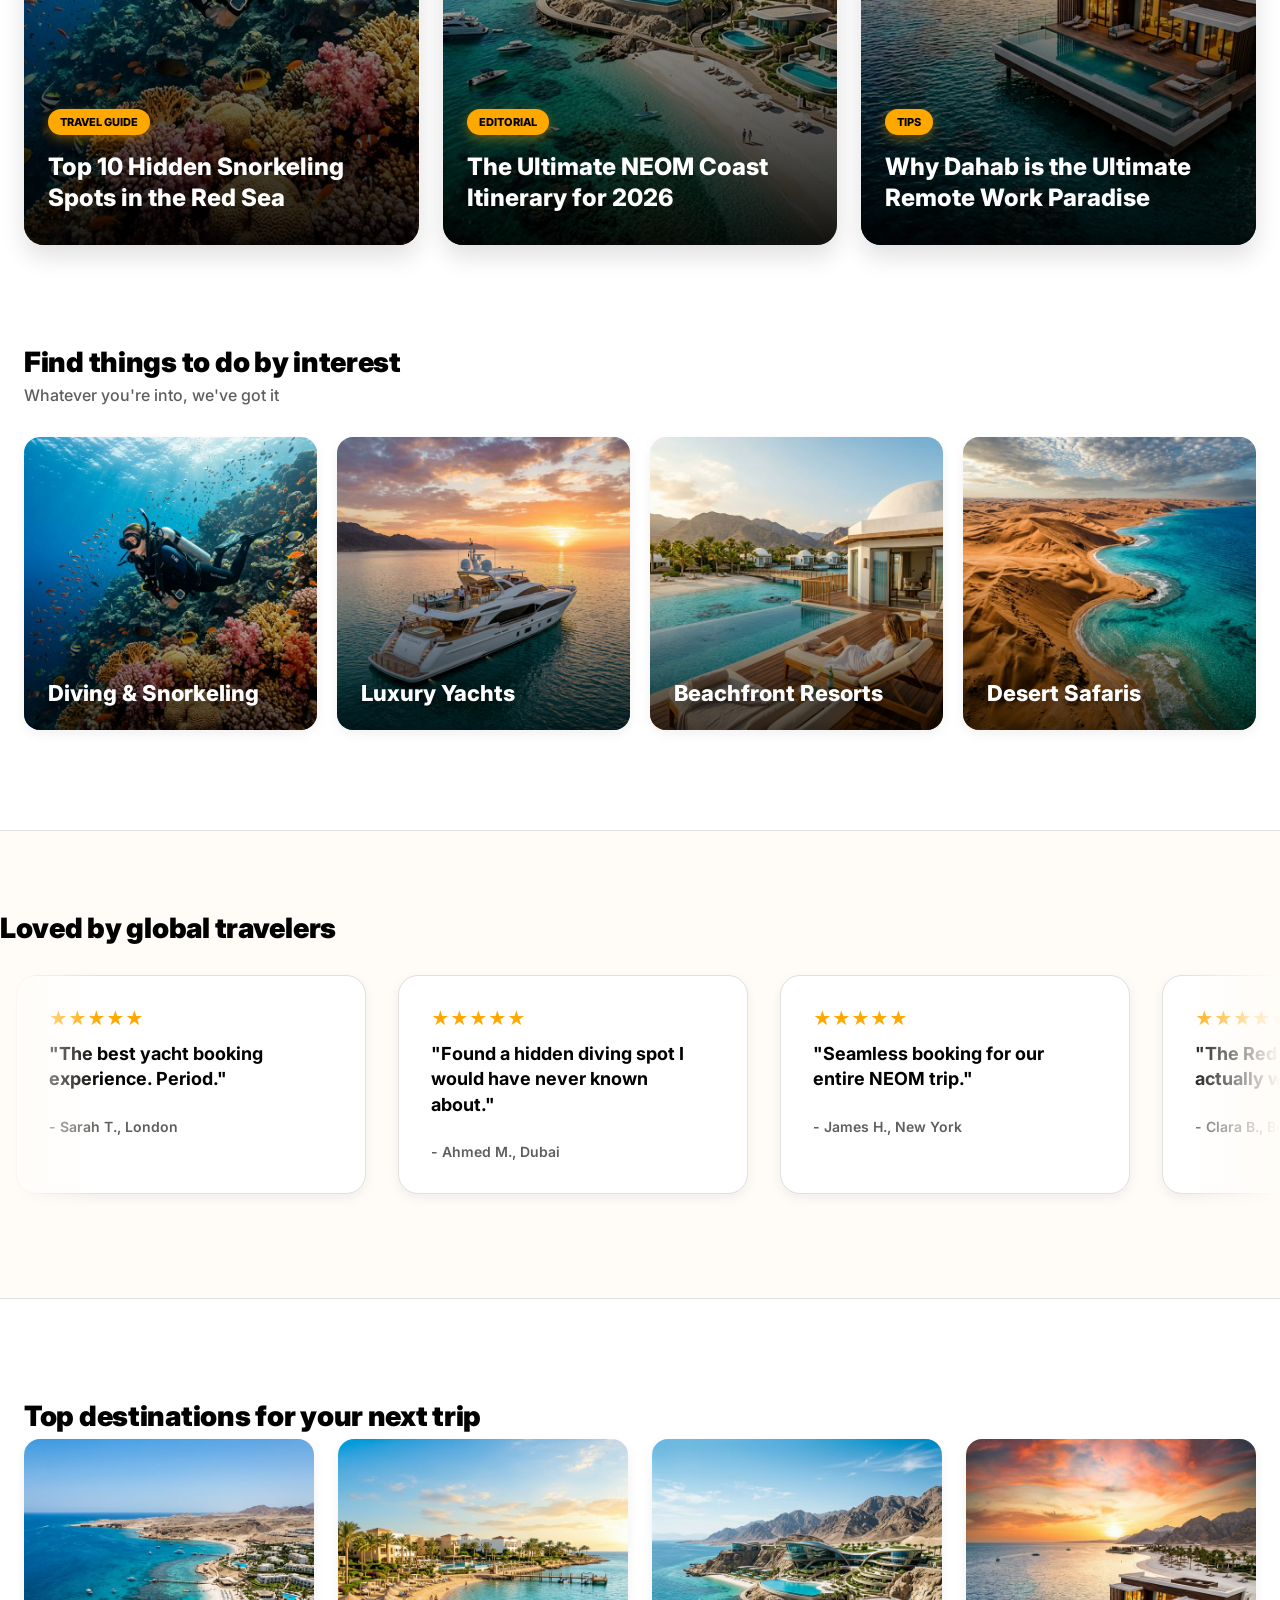
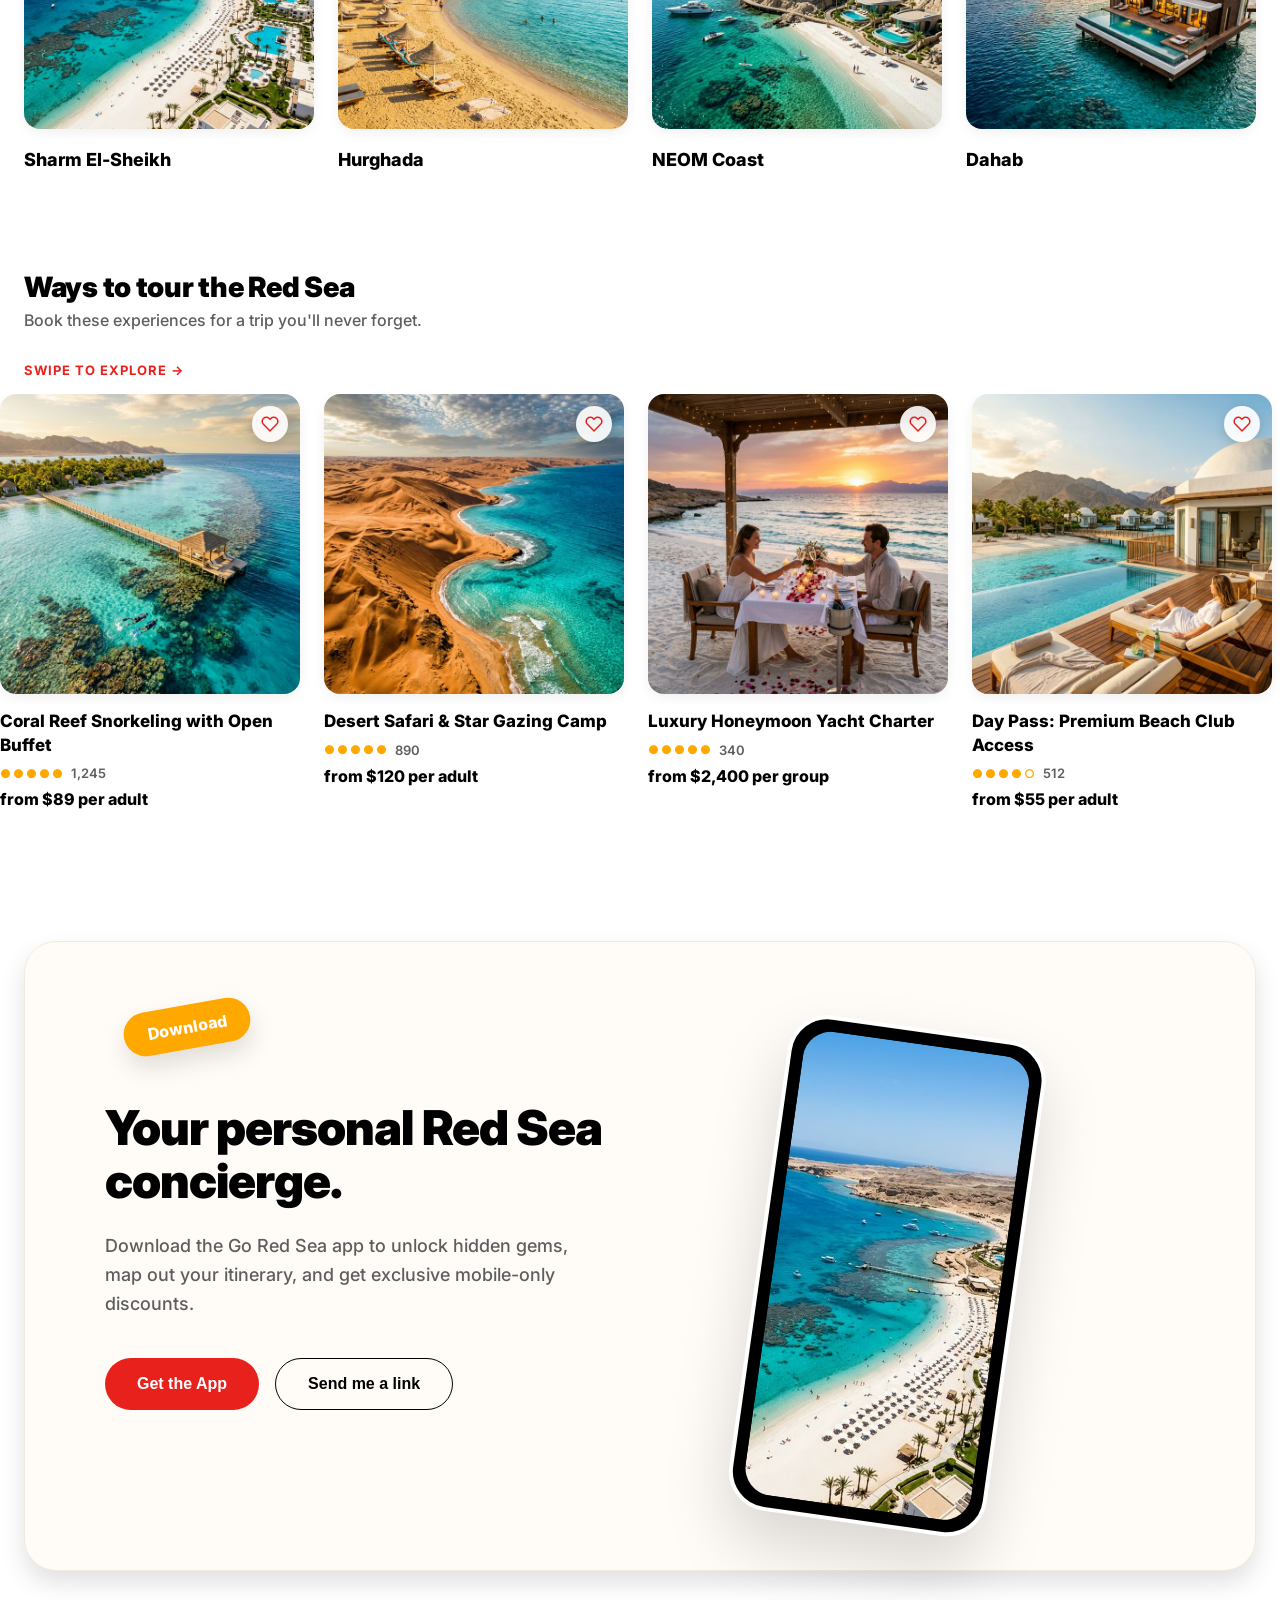
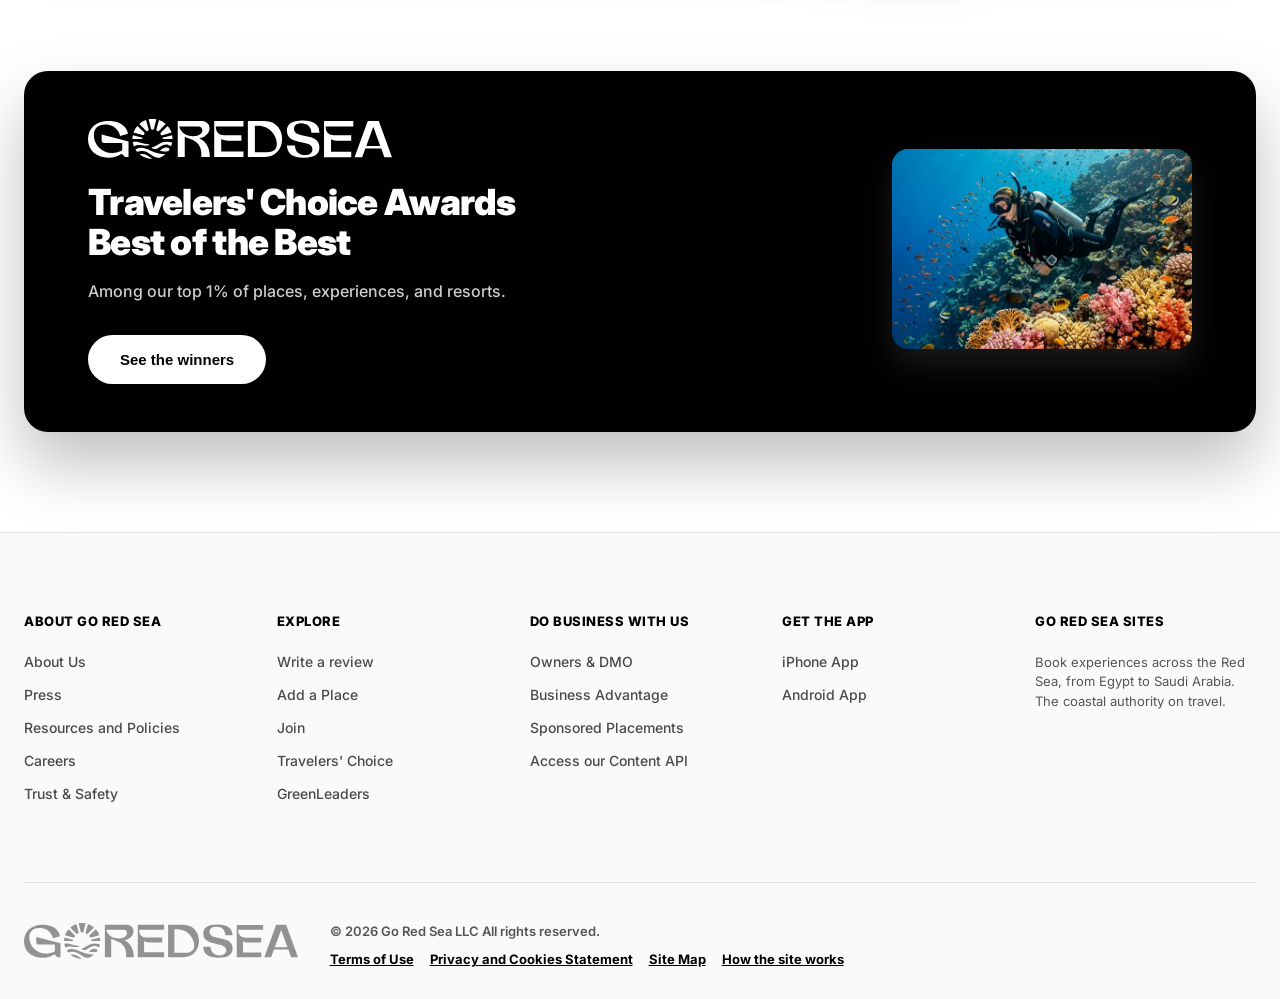
==== commit 723daa24: "✨ Removed the capsule shape from the Rewards logo - Simply placed the sleek, clean white Go Red Sea " ====
--- a/index-v2.html
+++ b/index-v2.html
@@ -122,8 +122,8 @@
 
         <div class="promo-content relative-z2">
           <div class="promo-branding">
-            <img src="assets/logos/logo-red.svg" alt="Go Red Sea" style="height: 20px;"> 
-            <strong style="margin-left:6px; color: var(--red);">Rewards</strong>
+            <img src="assets/logos/logo-white.svg" alt="Go Red Sea"> 
+            <strong>Rewards</strong>
           </div>
           
           <h2 class="promo-heading text-breathe">Go big on<br>Red Sea<br>exploration</h2>
--- a/style-v2.css
+++ b/style-v2.css
@@ -151,15 +151,10 @@
 .promo-branding {
   display: inline-flex;
   align-items: center;
-  background: #fff;
-  border: 1px solid #eaeaea;
-  padding: 8px 16px;
-  border-radius: 40px;
-  box-shadow: 0 4px 12px rgba(0,0,0,0.08);
   margin-bottom: 24px;
 }
-.promo-branding img { height: 18px; margin-right: 6px; }
-.promo-branding strong { color: var(--red); font-size: 16px; font-weight: 800; letter-spacing: 0.2px; }
+.promo-branding img { height: 26px; margin-right: 8px; }
+.promo-branding strong { color: #fff; font-size: 20px; font-weight: 800; letter-spacing: 0.5px; }
 
 .promo-heading { font-size: clamp(3rem, 6vw, 4.5rem); font-weight: 900; line-height: 1; margin-bottom: 24px; letter-spacing: -0.03em; }
 .promo-text { font-size: 18px; font-weight: 600; line-height: 1.5; margin-bottom: 32px; max-width: 400px; }
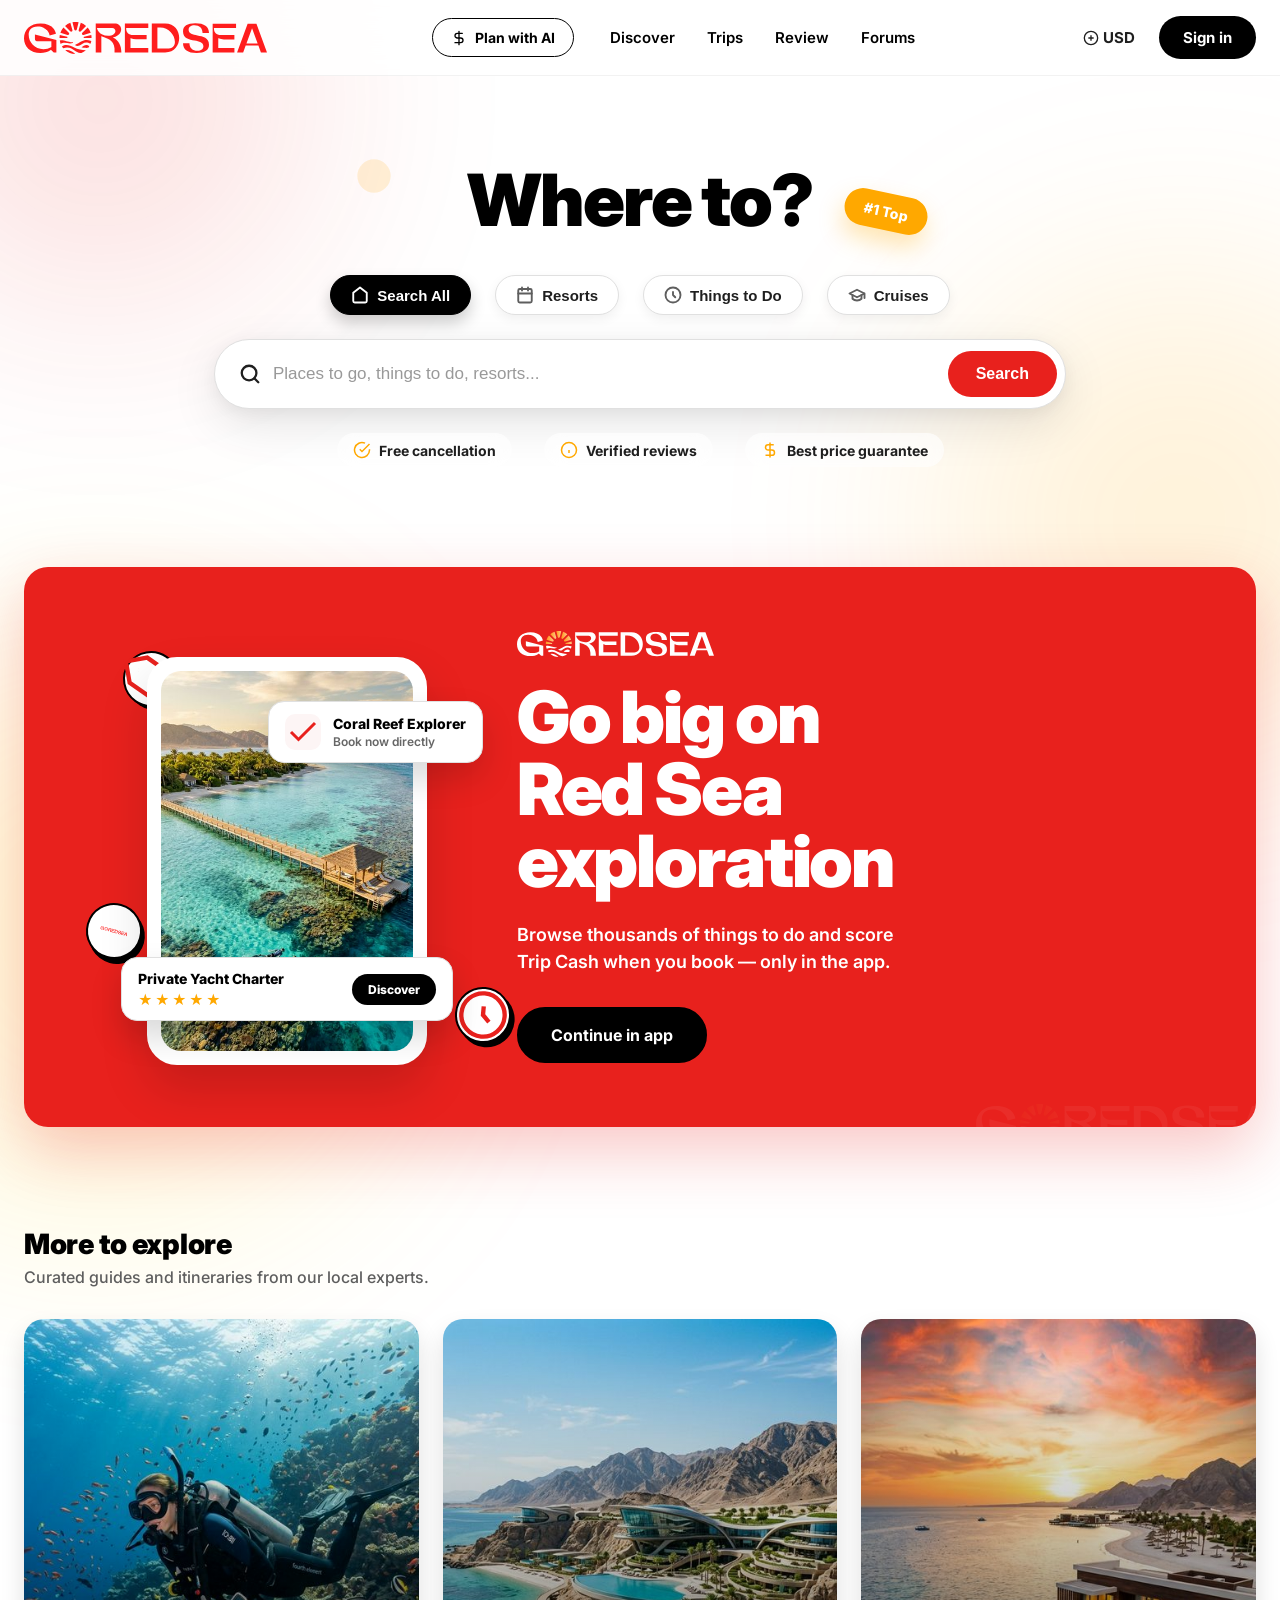
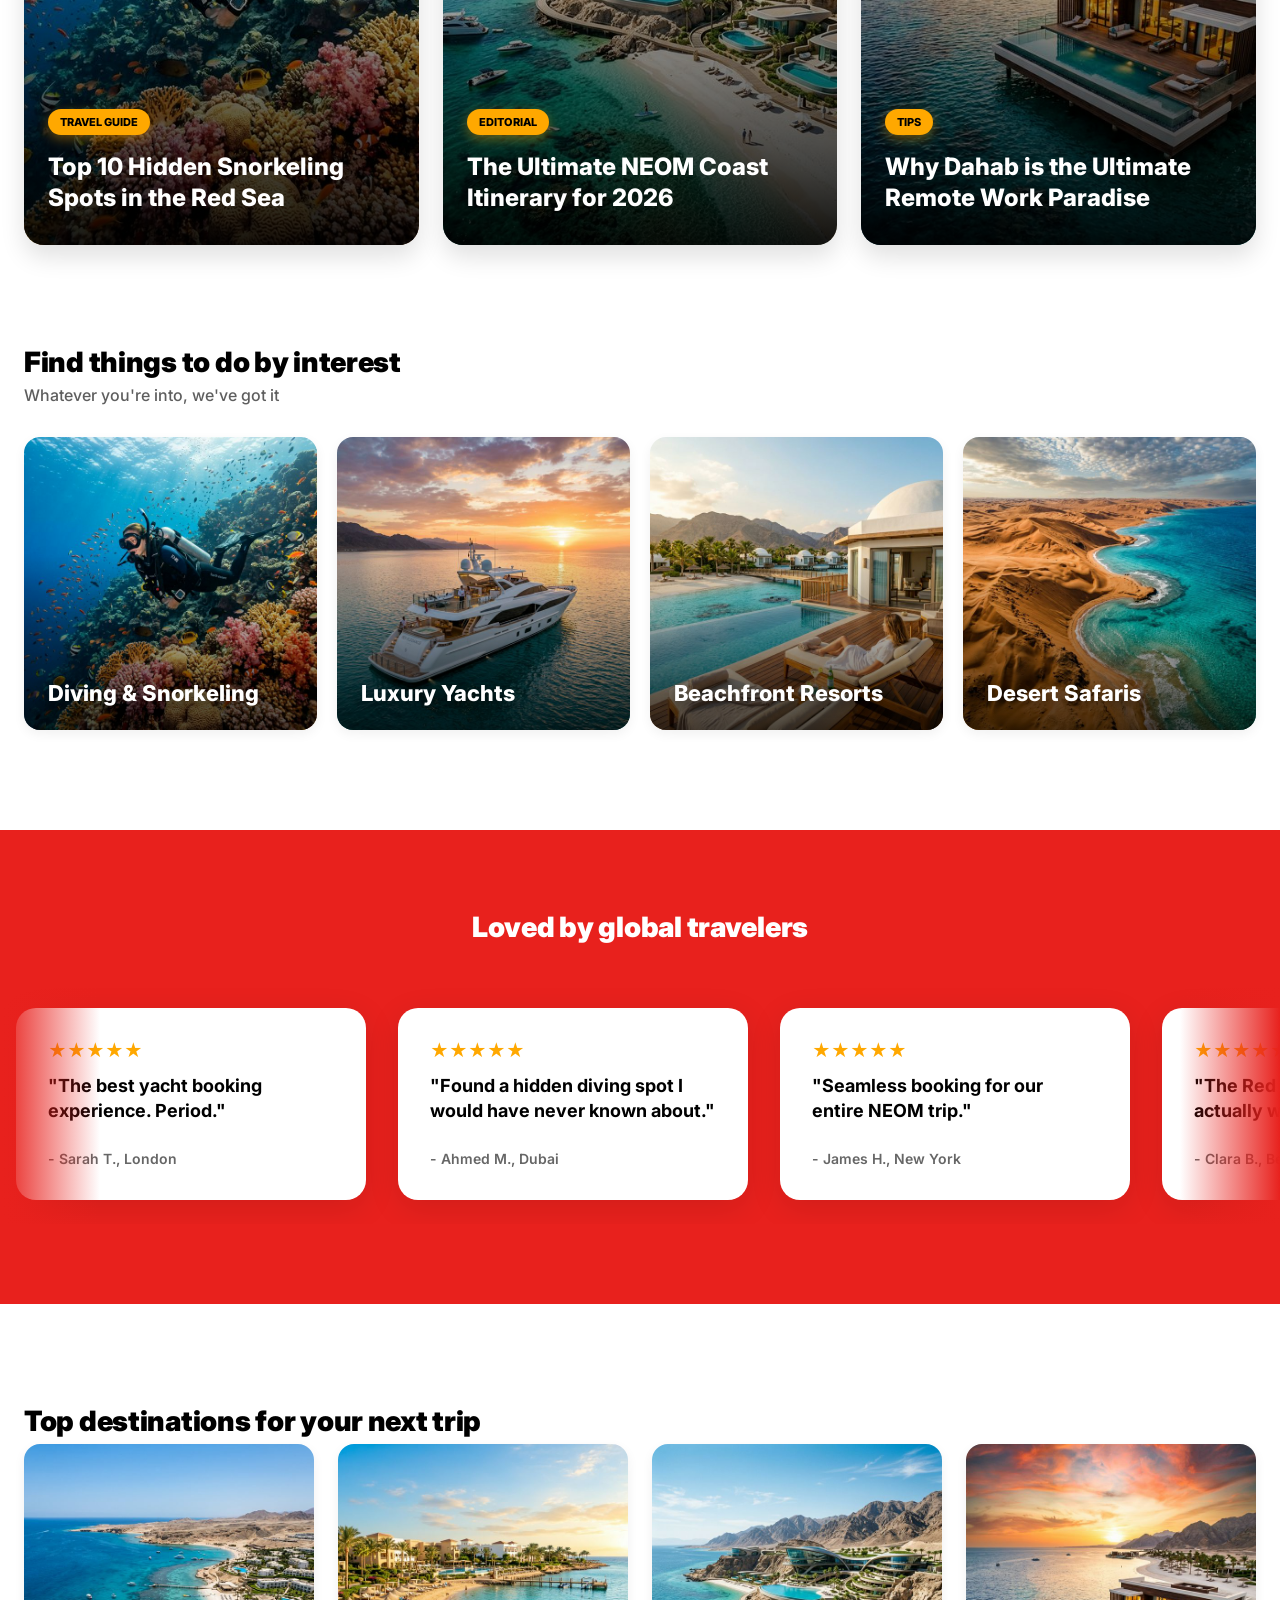
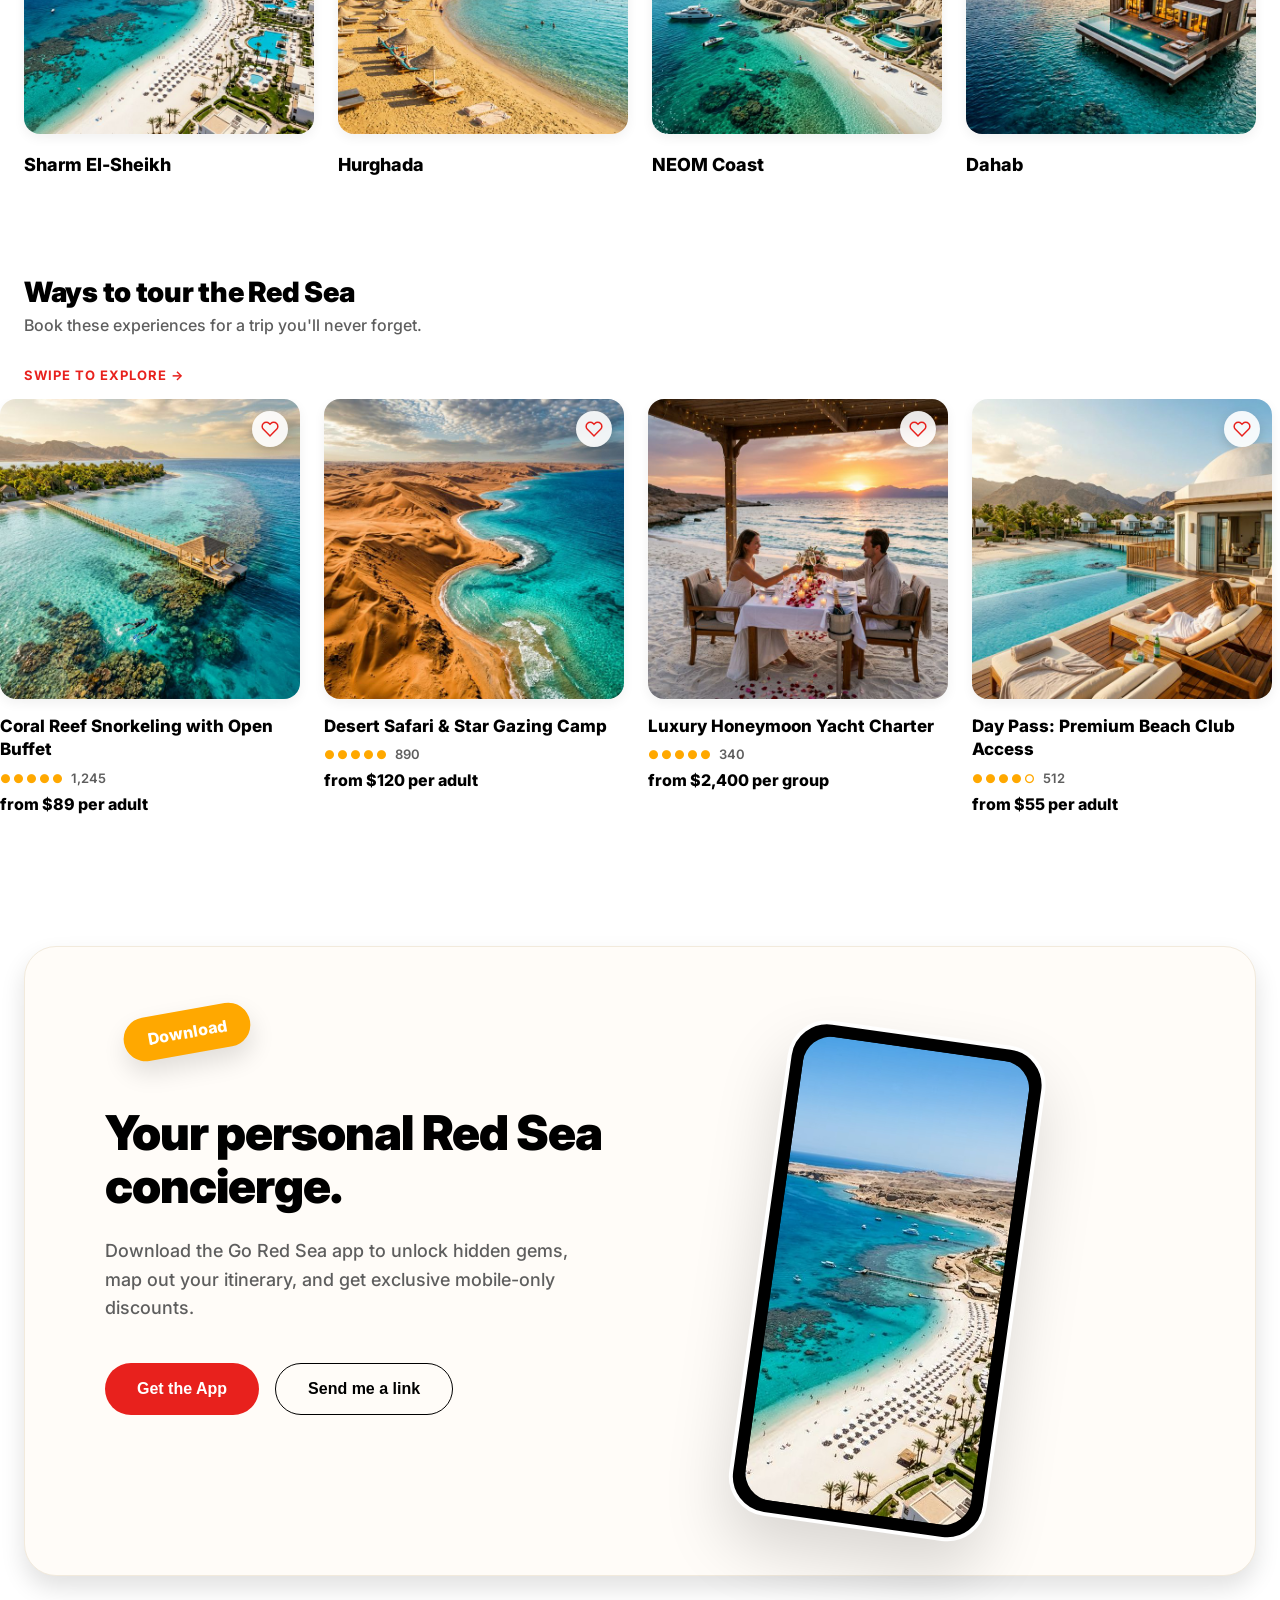
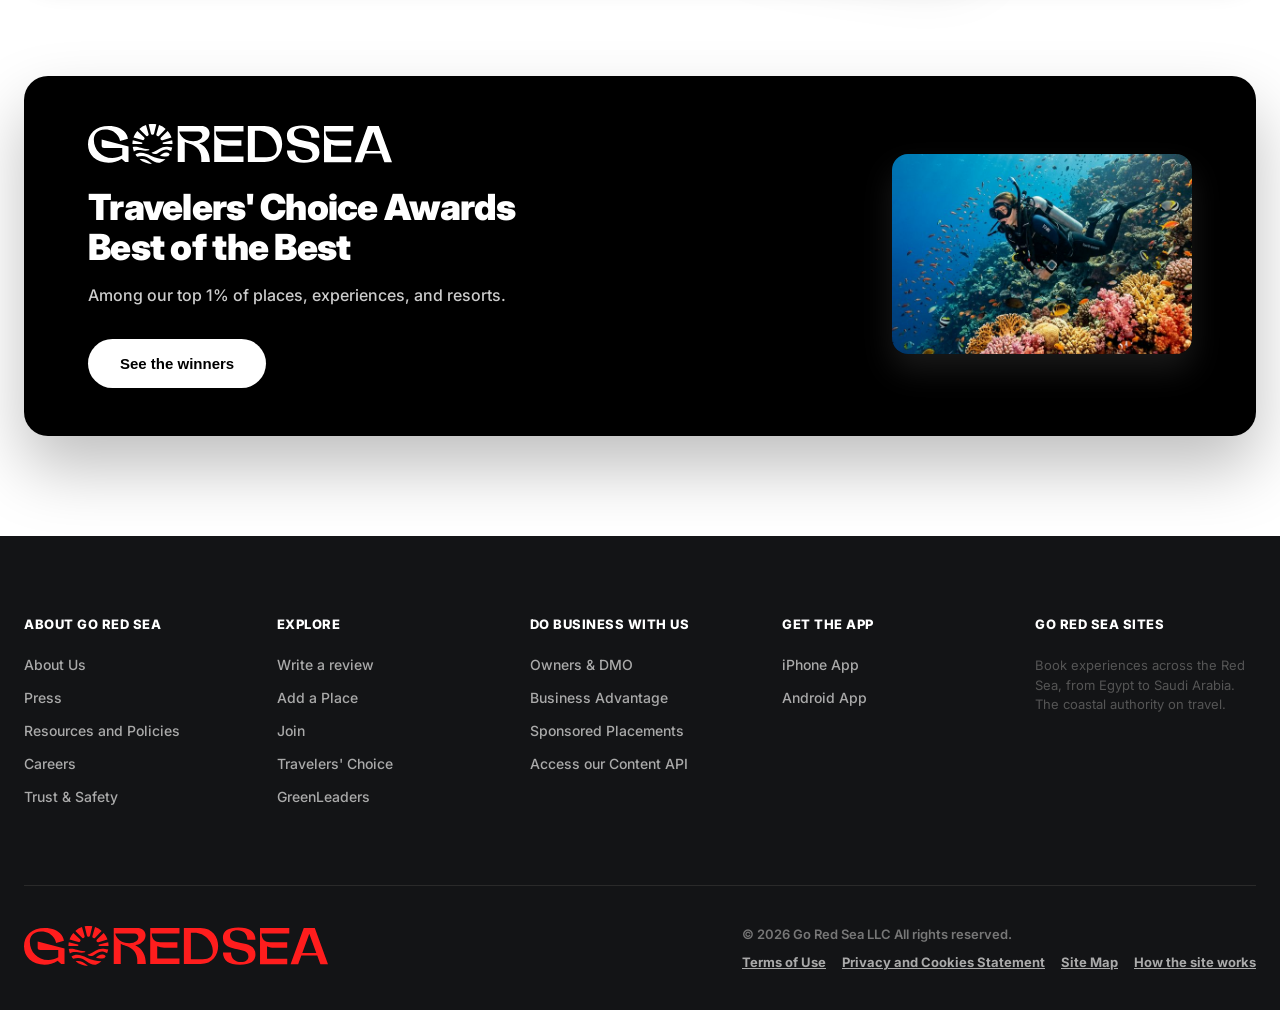
==== commit a4d51b8f: "✨ Polished footer, simplified logo, and refactored marquee - Cleaned up the promo logo by completely" ====
--- a/index-v2.html
+++ b/index-v2.html
@@ -123,7 +123,6 @@
         <div class="promo-content relative-z2">
           <div class="promo-branding">
             <img src="assets/logos/logo-white.svg" alt="Go Red Sea"> 
-            <strong>Rewards</strong>
           </div>
           
           <h2 class="promo-heading text-breathe">Go big on<br>Red Sea<br>exploration</h2>
@@ -442,8 +441,7 @@
     
     <div class="footer-ta-bottom">
       <div class="ft-logo">
-        <!-- The user's logo -->
-        <img src="assets/logos/logo-red.svg" alt="Go Red Sea" style="filter: grayscale(1) opacity(0.6);">
+        <img src="assets/logos/logo-red.svg" alt="Go Red Sea">
       </div>
       <div class="ft-legal">
         <p>&copy; 2026 Go Red Sea LLC All rights reserved.</p>
--- a/style-v2.css
+++ b/style-v2.css
@@ -198,19 +198,20 @@
 .interest-overlay span { color: #fff; font-size: 22px; font-weight: 800; line-height: 1.2; text-shadow: 0 4px 12px rgba(0,0,0,0.5); }
 
 /* Marquee Testimonials */
-.marquee-section { background: #fffcf8; padding: 80px 0; border-top: 1px solid var(--gray-border); border-bottom: 1px solid var(--gray-border); overflow: hidden; }
+.marquee-section { background: var(--red); padding: 80px 0; border: none; overflow: hidden; }
+.marquee-section .section-title { color: #fff; text-align: center; margin: 0 auto 40px; padding: 0 24px; display: block; width: 100%; }
 .marquee-container { position: relative; display: flex; overflow: hidden; max-width: 100%; }
 .marquee-container::before, .marquee-container::after { content: ""; position: absolute; top:0; bottom:0; width: 100px; z-index: 2; pointer-events: none; }
-.marquee-container::before { left: 0; background: linear-gradient(to right, #fffcf8 0%, transparent 100%); }
-.marquee-container::after { right: 0; background: linear-gradient(to left, #fffcf8 0%, transparent 100%); }
+.marquee-container::before { left: 0; background: linear-gradient(to right, var(--red) 0%, transparent 100%); }
+.marquee-container::after { right: 0; background: linear-gradient(to left, var(--red) 0%, transparent 100%); }
 @keyframes marqueeScroll { 0% { transform: translateX(0); } 100% { transform: translateX(-50%); } }
 .marquee-track { display: flex; gap: 32px; padding: 24px 16px; animation: marqueeScroll 30s linear infinite; width: max-content; }
 .marquee-track:hover { animation-play-state: paused; }
-.review-card { background: #fff; border: 1px solid var(--gray-border); border-radius: 20px; padding: 32px; width: 350px; flex-shrink: 0; box-shadow: var(--shadow-sm); transition: transform 0.3s, box-shadow 0.3s; }
-.review-card:hover { transform: translateY(-4px); box-shadow: var(--shadow-md); }
+.review-card { background: #fff; border: none; border-radius: 20px; padding: 32px; width: 350px; flex-shrink: 0; box-shadow: 0 8px 32px rgba(0,0,0,0.1); transition: transform 0.3s, box-shadow 0.3s; }
+.review-card:hover { transform: translateY(-4px); box-shadow: 0 16px 48px rgba(0,0,0,0.2); }
 .review-card .stars { color: var(--orange); font-size: 18px; margin-bottom: 12px; }
 .review-card p { font-size: 18px; font-weight: 700; color: var(--black); line-height: 1.4; margin-bottom: 24px; }
-.review-card span { font-size: 14px; font-weight: 600; color: var(--text-muted); }
+.review-card span { font-size: 14px; font-weight: 600; color: #666; }
 
 
 /* Destinations Square Grid */
@@ -270,18 +271,19 @@
 
 
 /* ════════════ FOOTER TA STYLE ════════════ */
-.footer-ta { background: #fafafa; border-top: 1px solid var(--gray-border); padding: 80px 24px 32px; margin-top: 80px; }
+.footer-ta { background: #131416; padding: 80px 24px 40px; margin-top: 80px; }
 .footer-ta-inner { max-width: 1300px; margin: 0 auto 64px; display: grid; grid-template-columns: repeat(5, 1fr); gap: 32px; }
-.f-col h5 { font-size: 13px; font-weight: 800; margin-bottom: 24px; color: var(--black); text-transform: uppercase; letter-spacing: 0.5px; }
-.f-col a { display: block; font-size: 14px; font-weight: 500; color: #4a4a4a; margin-bottom: 16px; transition: 0.2s; }
-.f-col a:hover { text-decoration: underline; color: var(--red); }
-
-.footer-ta-bottom { max-width: 1300px; margin: 0 auto; border-top: 1px solid var(--gray-border); padding-top: 40px; display: flex; gap: 32px; align-items: flex-start; }
-.ft-logo img { height: 36px; }
-.ft-legal p { font-size: 13px; font-weight: 600; color: #555; margin-bottom: 12px; }
+.f-col h5 { font-size: 13px; font-weight: 800; margin-bottom: 24px; color: #fff; text-transform: uppercase; letter-spacing: 0.5px; }
+.f-col a { display: block; font-size: 14px; font-weight: 500; color: #aaa; margin-bottom: 16px; transition: 0.2s; }
+.f-col a:hover { text-decoration: underline; color: #fff; }
+
+.footer-ta-bottom { max-width: 1300px; margin: 0 auto; border-top: 1px solid #2a2a2a; padding-top: 40px; display: flex; gap: 32px; align-items: flex-start; justify-content: space-between; }
+.ft-logo img { height: 40px; }
+.ft-legal p { font-size: 13px; font-weight: 600; color: #777; margin-bottom: 12px; }
+.ft-legal .ft-links { justify-content: flex-end; }
 .ft-links { display: flex; gap: 16px; flex-wrap: wrap; }
-.ft-links a { font-size: 13px; font-weight: 700; color: var(--black); text-decoration: underline; }
-.ft-links a:hover { color: var(--red); }
+.ft-links a { font-size: 13px; font-weight: 700; color: #aaa; text-decoration: underline; }
+.ft-links a:hover { color: #fff; }
 
 /* ════════════ RESPONSIVE ════════════ */
 @media (max-width: 1024px) {
